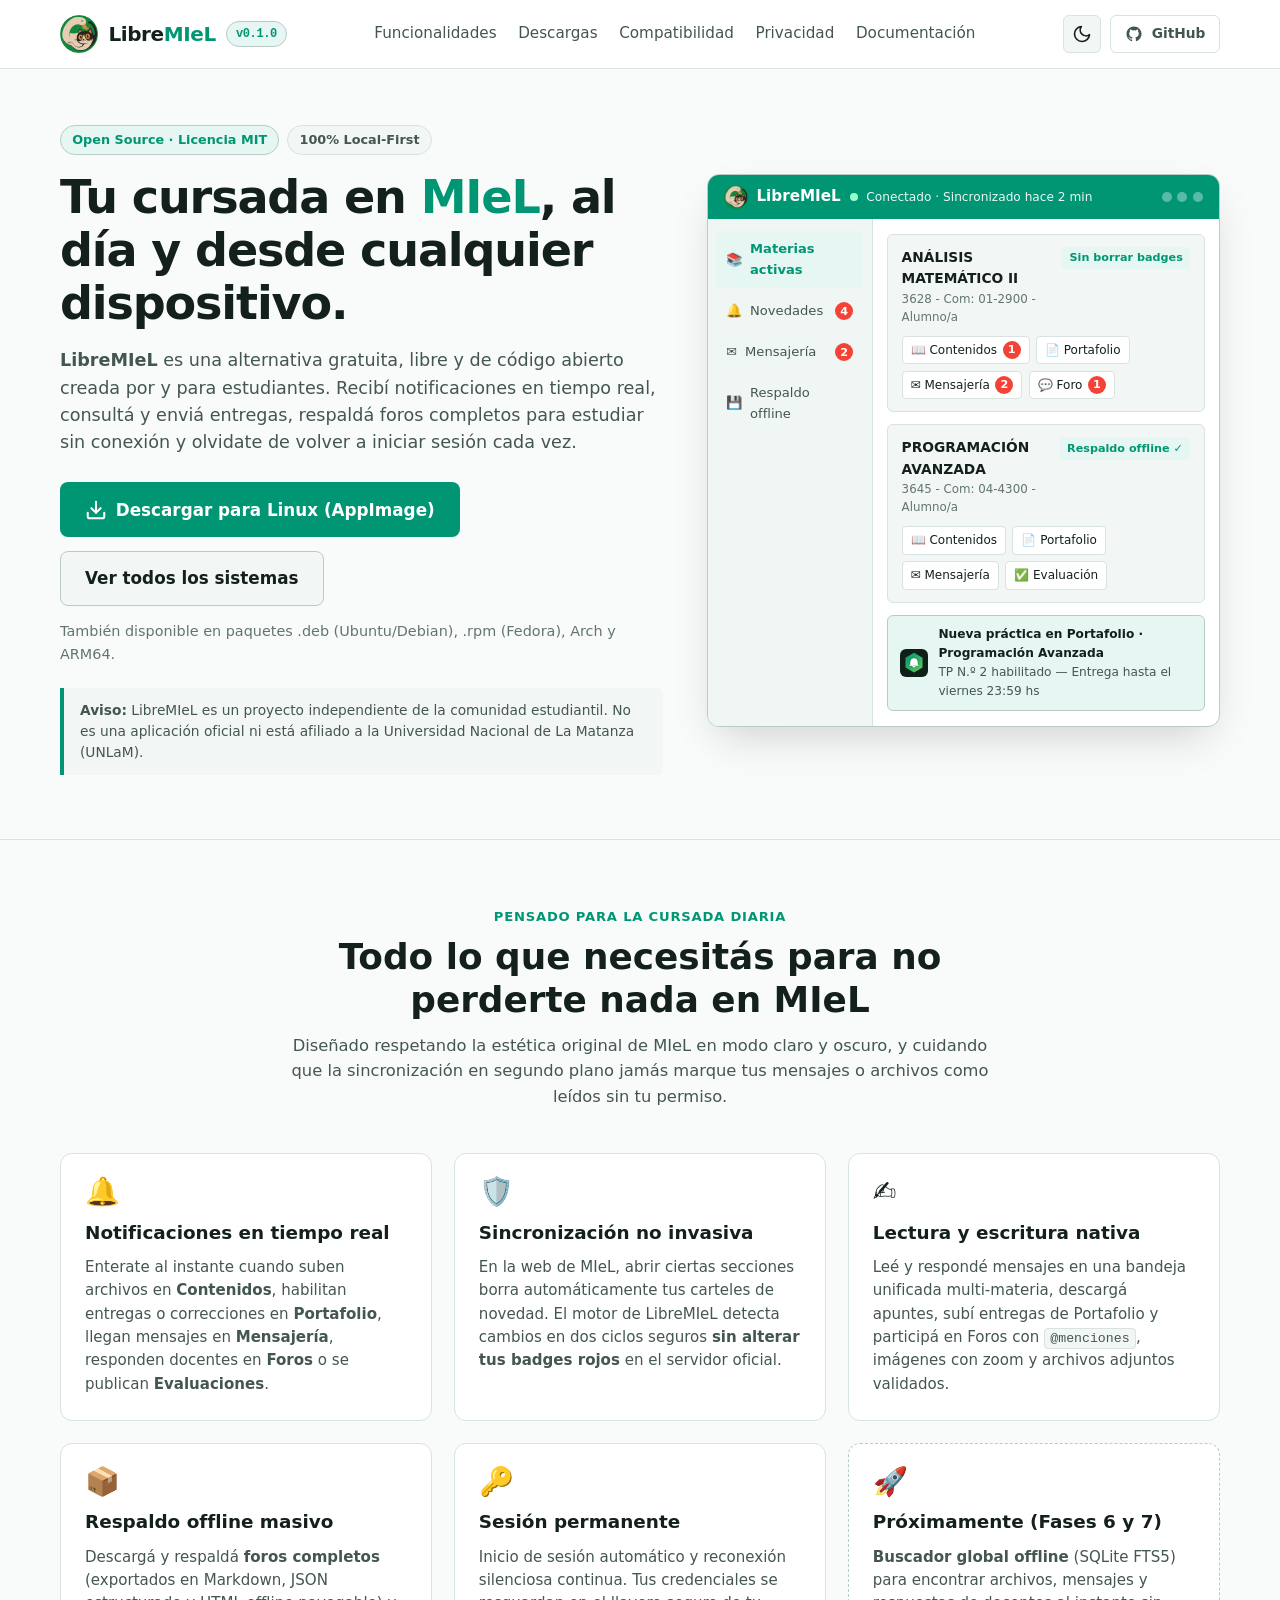
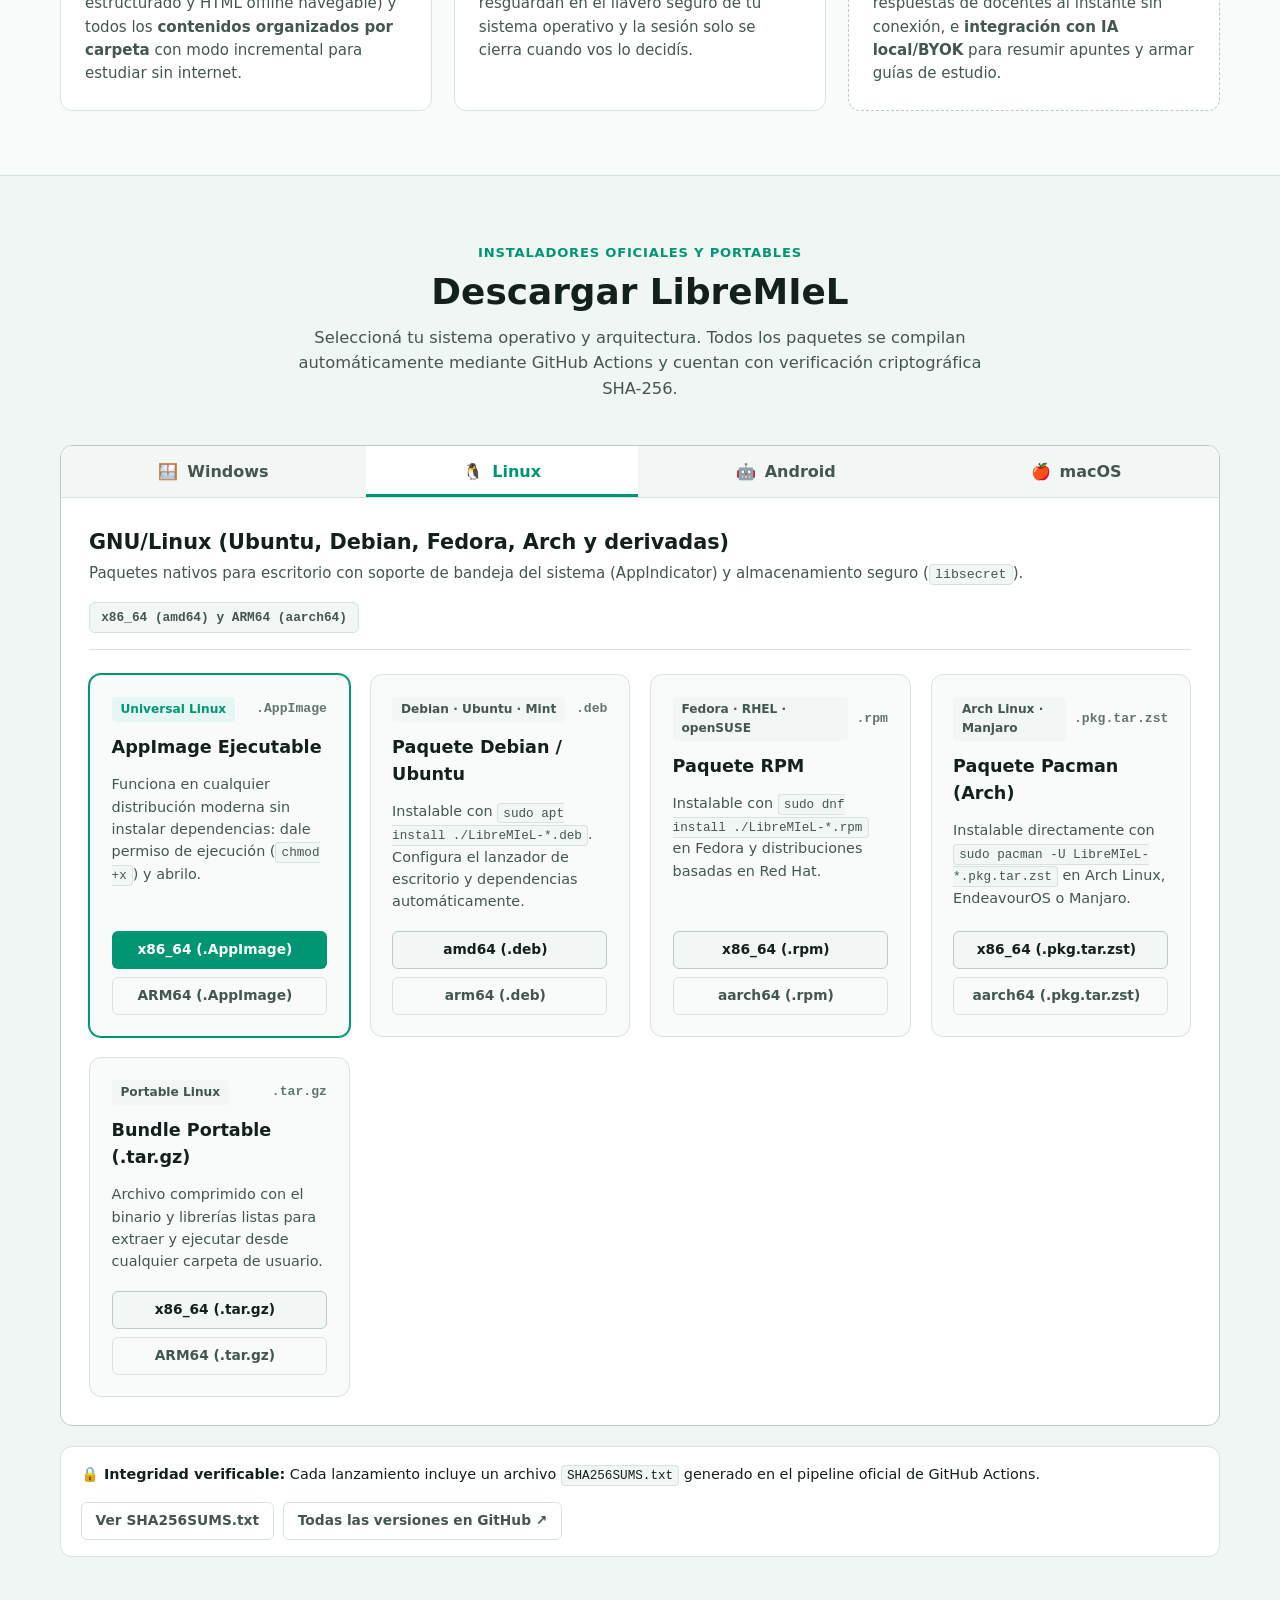
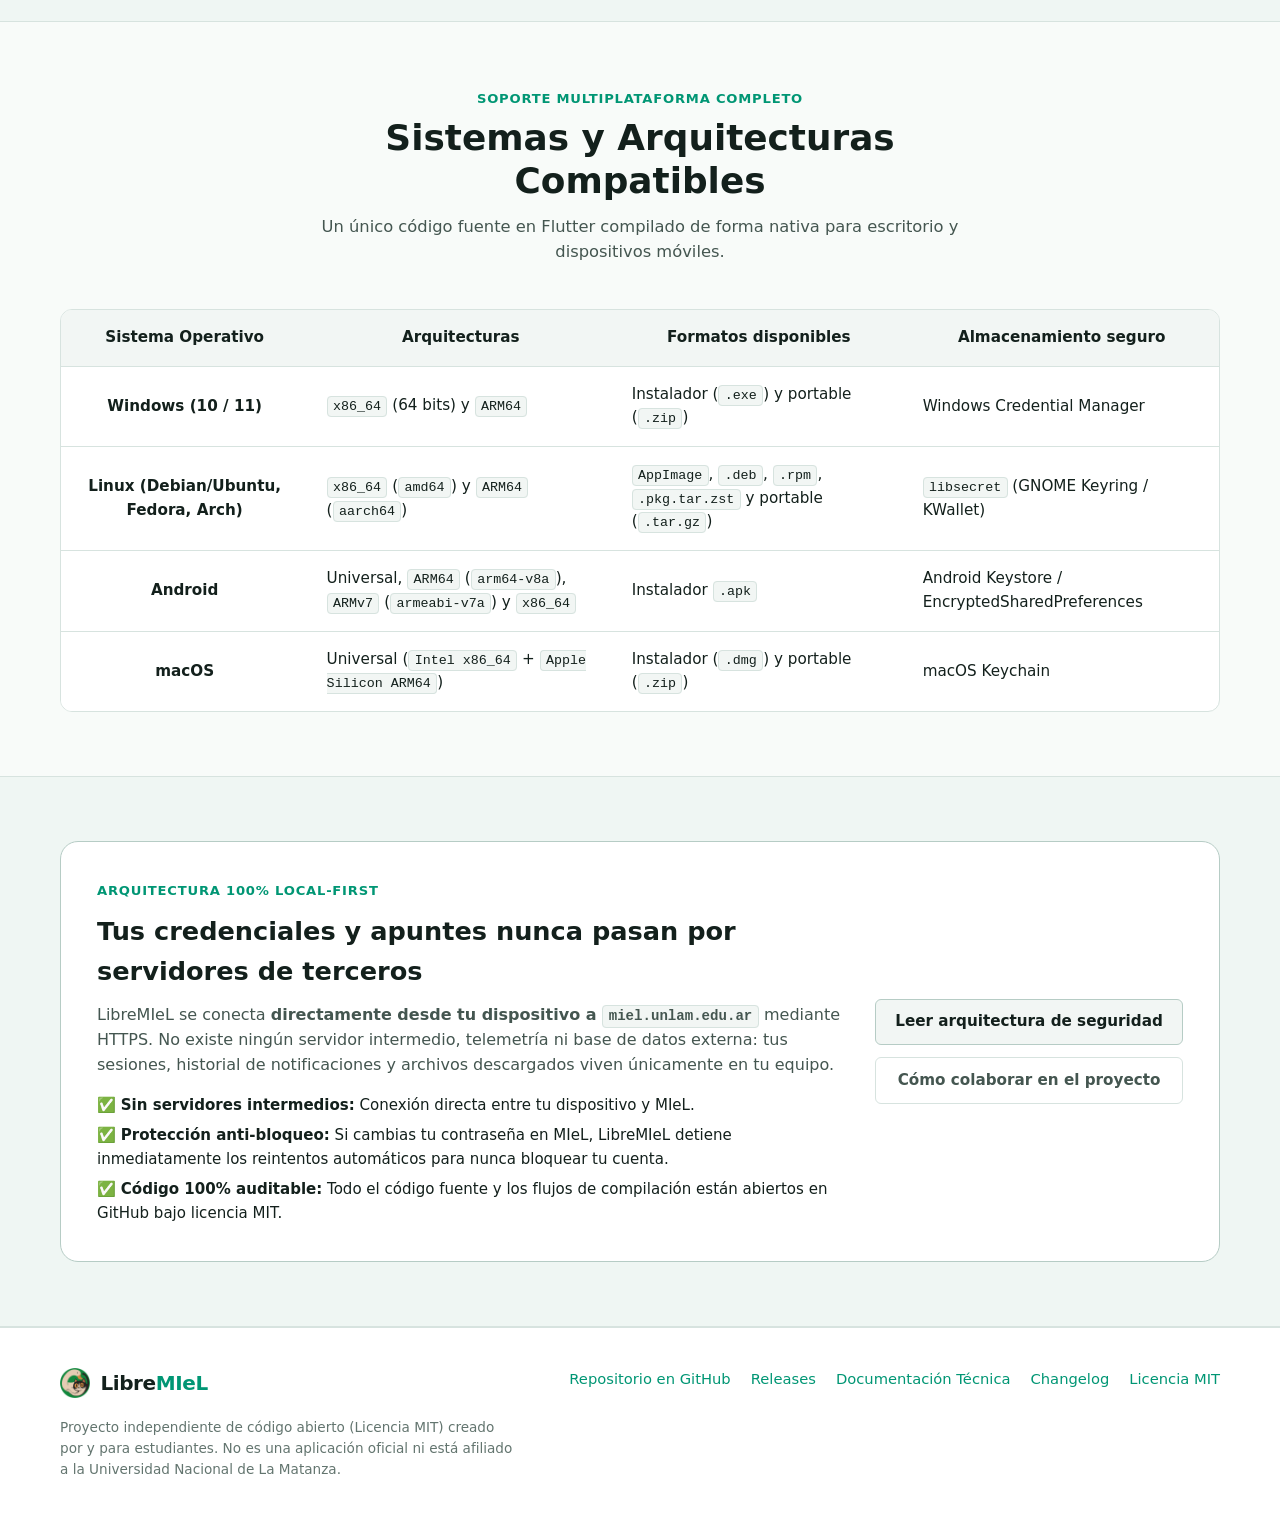
==== packaging/web/index.html @ 0862cf17 "fix(icons,linux): make all app and tray icons circular and fix Kubuntu Wayland/KDE icon matching" ====
<!DOCTYPE html>
<html lang="es-AR">
<head>
  <meta charset="UTF-8">
  <meta name="viewport" content="width=device-width, initial-scale=1.0">
  <meta name="color-scheme" content="light dark">
  <script>
    try {
      document.querySelector('meta[name="color-scheme"]').content =
        localStorage.getItem("color-scheme") ?? "light dark";
    } catch {}
  </script>
  <title>LibreMIeL — Cliente abierto, gratuito y multiplataforma para MIeL (UNLaM)</title>
  <meta name="description" content="Alternativa gratuita, libre, local-first y open source para usar MIeL desde Windows, Linux, Android y macOS. Notificaciones en tiempo real, respaldo offline masivo y sesión permanente.">
  <meta name="theme-color" content="#009674" media="(prefers-color-scheme: light)">
  <meta name="theme-color" content="#0E2018" media="(prefers-color-scheme: dark)">
  <meta property="og:title" content="LibreMIeL — Cliente abierto y multiplataforma para MIeL">
  <meta property="og:description" content="Notificaciones en tiempo real, lectura y envío nativo, respaldo offline de foros y contenidos, y sesión permanente en Windows, Linux, Android y macOS.">
  <meta property="og:type" content="website">
  <meta property="og:image" content="assets/libremiel.png">
  <link rel="icon" type="image/png" href="assets/libremiel.png">
  <link rel="apple-touch-icon" href="assets/libremiel.png">
  <link rel="stylesheet" href="styles.css">
  <script src="app.js" defer></script>
</head>
<body>
  <a class="skip-link" href="#contenido-principal">Saltar al contenido principal</a>

  <!-- Barra superior -->
  <header class="site-header">
    <div class="container header-inner">
      <a href="#" class="brand-mark" aria-label="LibreMIeL — Inicio">
        <img src="assets/libremiel.png" alt="" width="38" height="38" class="brand-logo">
        <span class="brand-name">Libre<span class="brand-highlight">MIeL</span></span>
        <span class="version-pill" id="header-version-pill" title="Versión actual del proyecto">v0.1.0</span>
      </a>

      <nav class="site-nav" aria-label="Navegación principal">
        <a href="#funcionalidades">Funcionalidades</a>
        <a href="#descargas">Descargas</a>
        <a href="#plataformas">Compatibilidad</a>
        <a href="#privacidad">Privacidad</a>
        <a href="https://github.com/Tiago-Pujia/LibreMIeL/tree/main/docs" target="_blank" rel="noopener noreferrer">Documentación</a>
      </nav>

      <div class="header-actions">
        <button type="button" class="theme-toggle" id="theme-toggle" aria-label="Cambiar entre tema claro y oscuro" title="Cambiar tema claro / oscuro">
          <svg class="icon-sun" viewBox="0 0 24 24" width="20" height="20" aria-hidden="true" fill="none" stroke="currentColor" stroke-width="2" stroke-linecap="round" stroke-linejoin="round">
            <circle cx="12" cy="12" r="4"></circle>
            <path d="M12 2v2M12 20v2M4.93 4.93l1.41 1.41M17.66 17.66l1.41 1.41M2 12h2M20 12h2M6.34 17.66l-1.41 1.41M19.07 4.93l-1.41 1.41"></path>
          </svg>
          <svg class="icon-moon" viewBox="0 0 24 24" width="20" height="20" aria-hidden="true" fill="none" stroke="currentColor" stroke-width="2" stroke-linecap="round" stroke-linejoin="round">
            <path d="M21 12.79A9 9 0 1 1 11.21 3 7 7 0 0 0 21 12.79z"></path>
          </svg>
          <span class="visually-hidden" id="theme-toggle-text">Cambiar tema</span>
        </button>

        <a href="https://github.com/Tiago-Pujia/LibreMIeL" class="btn btn-outline btn-sm" target="_blank" rel="noopener noreferrer">
          <svg viewBox="0 0 24 24" width="18" height="18" aria-hidden="true" fill="currentColor">
            <path d="M12 2C6.477 2 2 6.484 2 12.017c0 4.425 2.865 8.18 6.839 9.504.5.092.682-.217.682-.483 0-.237-.008-.868-.013-1.703-2.782.605-3.369-1.343-3.369-1.343-.454-1.158-1.11-1.466-1.11-1.466-.908-.62.069-.608.069-.608 1.003.07 1.53 1.032 1.53 1.032.892 1.53 2.341 1.088 2.91.832.092-.647.35-1.088.636-1.338-2.22-.253-4.555-1.113-4.555-4.951 0-1.093.39-1.988 1.029-2.688-.103-.253-.446-1.272.098-2.65 0 0 .84-.27 2.75 1.026A9.564 9.564 0 0 1 12 6.844a9.59 9.59 0 0 1 2.504.337c1.909-1.296 2.747-1.027 2.747-1.027.546 1.379.202 2.398.1 2.651.64.7 1.028 1.595 1.028 2.688 0 3.848-2.339 4.695-4.566 4.943.359.309.678.92.678 1.855 0 1.338-.012 2.419-.012 2.747 0 .268.18.58.688.482A10.02 10.02 0 0 0 22 12.017C22 6.484 17.522 2 12 2z"></path>
          </svg>
          <span>GitHub</span>
        </a>
      </div>
    </div>
  </header>

  <main id="contenido-principal">
    <!-- Sección Hero -->
    <section class="hero-section">
      <div class="container hero-grid">
        <div class="hero-content">
          <div class="hero-badges">
            <span class="badge-chip badge-emerald">Open Source · Licencia MIT</span>
            <span class="badge-chip badge-neutral">100% Local-First</span>
          </div>

          <h1 class="hero-title">
            Tu cursada en <span class="text-emerald">MIeL</span>, al día y desde cualquier dispositivo.
          </h1>

          <p class="hero-subtitle">
            <strong>LibreMIeL</strong> es una alternativa gratuita, libre y de código abierto creada por y para estudiantes. Recibí notificaciones en tiempo real, consultá y enviá entregas, respaldá foros completos para estudiar sin conexión y olvidate de volver a iniciar sesión cada vez.
          </p>

          <div class="hero-cta-group">
            <a href="#descargas" class="btn btn-primary btn-lg" id="hero-primary-download">
              <svg viewBox="0 0 24 24" width="22" height="22" aria-hidden="true" fill="none" stroke="currentColor" stroke-width="2.2" stroke-linecap="round" stroke-linejoin="round">
                <path d="M21 15v4a2 2 0 0 1-2 2H5a2 2 0 0 1-2-2v-4"></path>
                <polyline points="7 10 12 15 17 10"></polyline>
                <line x1="12" y1="15" x2="12" y2="3"></line>
              </svg>
              <span id="hero-download-label">Descargar LibreMIeL</span>
            </a>

            <a href="#descargas" class="btn btn-secondary btn-lg">
              Ver todos los sistemas
            </a>
          </div>

          <p class="hero-os-hint" id="hero-os-hint">
            Disponible para <strong>Windows</strong>, <strong>Linux</strong>, <strong>Android</strong> y <strong>macOS</strong> (x64 y ARM64).
          </p>

          <aside class="community-notice" aria-label="Aviso de proyecto independiente">
            <strong>Aviso:</strong> LibreMIeL es un proyecto independiente de la comunidad estudiantil. No es una aplicación oficial ni está afiliado a la Universidad Nacional de La Matanza (UNLaM).
          </aside>
        </div>

        <!-- Maqueta visual fiel a la interfaz de LibreMIeL -->
        <div class="hero-preview" aria-label="Vista previa ilustrativa de la interfaz de LibreMIeL">
          <div class="app-window">
            <div class="app-topbar">
              <div class="app-topbar-left">
                <img src="assets/libremiel.png" alt="" width="24" height="24" class="app-topbar-logo">
                <span class="app-topbar-title">LibreMIeL</span>
                <span class="app-status-dot" title="Sesión activa permanente"></span>
                <span class="app-status-text">Conectado · Sincronizado hace 2 min</span>
              </div>
              <div class="app-window-dots" aria-hidden="true">
                <span></span><span></span><span></span>
              </div>
            </div>

            <div class="app-body">
              <aside class="app-sidebar" aria-hidden="true">
                <div class="app-nav-item active">
                  <span class="app-nav-icon">📚</span>
                  <span>Materias activas</span>
                </div>
                <div class="app-nav-item">
                  <span class="app-nav-icon">🔔</span>
                  <span>Novedades</span>
                  <span class="miel-badge">4</span>
                </div>
                <div class="app-nav-item">
                  <span class="app-nav-icon">✉️</span>
                  <span>Mensajería</span>
                  <span class="miel-badge">2</span>
                </div>
                <div class="app-nav-item">
                  <span class="app-nav-icon">💾</span>
                  <span>Respaldo offline</span>
                </div>
              </aside>

              <div class="app-content">
                <!-- Tarjeta de materia 1 -->
                <div class="miel-card">
                  <div class="miel-card-header">
                    <div>
                      <div class="miel-subject-title">ANÁLISIS MATEMÁTICO II</div>
                      <div class="miel-subject-sub">3628 - Com: 01-2900 - Alumno/a</div>
                    </div>
                    <span class="miel-sync-tag">Sin borrar badges</span>
                  </div>
                  <div class="miel-tools-row">
                    <span class="miel-tool tool-materials" title="Contenidos">
                      📖 Contenidos <span class="miel-badge">1</span>
                    </span>
                    <span class="miel-tool tool-materials" title="Portafolio">
                      📄 Portafolio
                    </span>
                    <span class="miel-tool tool-comm" title="Mensajería">
                      ✉️ Mensajería <span class="miel-badge">2</span>
                    </span>
                    <span class="miel-tool tool-comm" title="Foro">
                      💬 Foro <span class="miel-badge">1</span>
                    </span>
                  </div>
                </div>

                <!-- Tarjeta de materia 2 -->
                <div class="miel-card">
                  <div class="miel-card-header">
                    <div>
                      <div class="miel-subject-title">PROGRAMACIÓN AVANZADA</div>
                      <div class="miel-subject-sub">3645 - Com: 04-4300 - Alumno/a</div>
                    </div>
                    <span class="miel-sync-tag">Respaldo offline ✓</span>
                  </div>
                  <div class="miel-tools-row">
                    <span class="miel-tool tool-materials">📖 Contenidos</span>
                    <span class="miel-tool tool-materials">📄 Portafolio</span>
                    <span class="miel-tool tool-comm">✉️ Mensajería</span>
                    <span class="miel-tool tool-eval">✅ Evaluación</span>
                  </div>
                </div>

                <!-- Alerta en tiempo real -->
                <div class="miel-toast">
                  <img src="assets/libremiel.svg" alt="" width="28" height="28">
                  <div class="miel-toast-body">
                    <strong>Nueva práctica en Portafolio · Programación Avanzada</strong>
                    <span>TP N.º 2 habilitado — Entrega hasta el viernes 23:59 hs</span>
                  </div>
                </div>
              </div>
            </div>
          </div>
        </div>
      </div>
    </section>

    <!-- Sección de Funcionalidades -->
    <section id="funcionalidades" class="section">
      <div class="container">
        <div class="section-header">
          <span class="section-eyebrow">Pensado para la cursada diaria</span>
          <h2 class="section-title">Todo lo que necesitás para no perderte nada en MIeL</h2>
          <p class="section-description">
            Diseñado respetando la estética original de MIeL en modo claro y oscuro, y cuidando que la sincronización en segundo plano jamás marque tus mensajes o archivos como leídos sin tu permiso.
          </p>
        </div>

        <div class="features-grid">
          <article class="feature-card">
            <div class="feature-icon" aria-hidden="true">🔔</div>
            <h3>Notificaciones en tiempo real</h3>
            <p>
              Enterate al instante cuando suben archivos en <strong>Contenidos</strong>, habilitan entregas o correcciones en <strong>Portafolio</strong>, llegan mensajes en <strong>Mensajería</strong>, responden docentes en <strong>Foros</strong> o se publican <strong>Evaluaciones</strong>.
            </p>
          </article>

          <article class="feature-card">
            <div class="feature-icon" aria-hidden="true">🛡️</div>
            <h3>Sincronización no invasiva</h3>
            <p>
              En la web de MIeL, abrir ciertas secciones borra automáticamente tus carteles de novedad. El motor de LibreMIeL detecta cambios en dos ciclos seguros <strong>sin alterar tus badges rojos</strong> en el servidor oficial.
            </p>
          </article>

          <article class="feature-card">
            <div class="feature-icon" aria-hidden="true">✍️</div>
            <h3>Lectura y escritura nativa</h3>
            <p>
              Leé y respondé mensajes en una bandeja unificada multi-materia, descargá apuntes, subí entregas de Portafolio y participá en Foros con <code>@menciones</code>, imágenes con zoom y archivos adjuntos validados.
            </p>
          </article>

          <article class="feature-card">
            <div class="feature-icon" aria-hidden="true">📦</div>
            <h3>Respaldo offline masivo</h3>
            <p>
              Descargá y respaldá <strong>foros completos</strong> (exportados en Markdown, JSON estructurado y HTML offline navegable) y todos los <strong>contenidos organizados por carpeta</strong> con modo incremental para estudiar sin internet.
            </p>
          </article>

          <article class="feature-card">
            <div class="feature-icon" aria-hidden="true">🔑</div>
            <h3>Sesión permanente</h3>
            <p>
              Inicio de sesión automático y reconexión silenciosa continua. Tus credenciales se resguardan en el llavero seguro de tu sistema operativo y la sesión solo se cierra cuando vos lo decidís.
            </p>
          </article>

          <article class="feature-card feature-card-upcoming">
            <div class="feature-icon" aria-hidden="true">🚀</div>
            <h3>Próximamente (Fases 6 y 7)</h3>
            <p>
              <strong>Buscador global offline</strong> (SQLite FTS5) para encontrar archivos, mensajes y respuestas de docentes al instante sin conexión, e <strong>integración con IA local/BYOK</strong> para resumir apuntes y armar guías de estudio.
            </p>
          </article>
        </div>
      </div>
    </section>

    <!-- Sección de Descargas -->
    <section id="descargas" class="section section-alt">
      <div class="container">
        <div class="section-header">
          <span class="section-eyebrow">Instaladores oficiales y portables</span>
          <h2 class="section-title">Descargar LibreMIeL</h2>
          <p class="section-description" id="release-status-text">
            Seleccioná tu sistema operativo y arquitectura. Todos los paquetes se compilan automáticamente mediante GitHub Actions y cuentan con verificación criptográfica SHA-256.
          </p>
        </div>

        <!-- Selector de pestañas por Sistema Operativo -->
        <div class="downloads-tabs">
          <div class="tablist" role="tablist" focusgroup="tablist nomemory" aria-label="Sistemas operativos disponibles">
            <button type="button" role="tab" id="tab-windows" data-os-tab="windows" aria-selected="true" focusgroupstart>
              <span class="tab-icon" aria-hidden="true">🪟</span>
              <span>Windows</span>
            </button>
            <button type="button" role="tab" id="tab-linux" data-os-tab="linux" aria-selected="false" tabindex="-1">
              <span class="tab-icon" aria-hidden="true">🐧</span>
              <span>Linux</span>
            </button>
            <button type="button" role="tab" id="tab-android" data-os-tab="android" aria-selected="false" tabindex="-1">
              <span class="tab-icon" aria-hidden="true">🤖</span>
              <span>Android</span>
            </button>
            <button type="button" role="tab" id="tab-macos" data-os-tab="macos" aria-selected="false" tabindex="-1">
              <span class="tab-icon" aria-hidden="true">🍎</span>
              <span>macOS</span>
            </button>
          </div>

          <!-- Panel Windows -->
          <div role="tabpanel" id="panel-windows" data-os-panel="windows" aria-labelledby="tab-windows">
            <div class="tabpanel-inner">
              <div class="os-panel-header">
                <div>
                  <h3>Windows 10 y Windows 11</h3>
                  <p>Disponible como instalador asistente con inicio automático opcional o paquete portable sin instalación.</p>
                </div>
                <span class="arch-badge">x86_64 (64 bits)</span>
              </div>

              <div class="download-cards-grid">
                <article class="download-card download-card-recommended">
                  <div class="download-card-top">
                    <span class="format-tag tag-recommended">Recomendado · Instalador</span>
                    <span class="file-ext">.exe</span>
                  </div>
                  <h4>Instalador para Windows (x64)</h4>
                  <p>Configura accesos directos, ícono en la bandeja del sistema (System Tray) y opción de inicio automático con Windows.</p>
                  <div class="download-card-footer">
                    <code class="filename-code" data-filename-template="LibreMIeL-{ver}-windows-x64-setup.exe">LibreMIeL-windows-x64-setup.exe</code>
                    <a href="https://github.com/Tiago-Pujia/LibreMIeL/releases/latest" class="btn btn-primary" data-asset-suffix="-windows-x64-setup.exe">
                      <span>Descargar .exe</span>
                      <span class="asset-size" data-size-for="-windows-x64-setup.exe"></span>
                    </a>
                  </div>
                </article>

                <article class="download-card">
                  <div class="download-card-top">
                    <span class="format-tag">Portable · Sin instalación</span>
                    <span class="file-ext">.zip</span>
                  </div>
                  <h4>Windows Portable (x64)</h4>
                  <p>Descomprimí la carpeta en cualquier ubicación o pendrive y ejecutá <code>libremiel.exe</code> sin permisos de administrador.</p>
                  <div class="download-card-footer">
                    <code class="filename-code" data-filename-template="LibreMIeL-{ver}-windows-x64-portable.zip">LibreMIeL-windows-x64-portable.zip</code>
                    <a href="https://github.com/Tiago-Pujia/LibreMIeL/releases/latest" class="btn btn-secondary" data-asset-suffix="-windows-x64-portable.zip">
                      <span>Descargar .zip</span>
                      <span class="asset-size" data-size-for="-windows-x64-portable.zip"></span>
                    </a>
                  </div>
                </article>
              </div>
            </div>
          </div>

          <!-- Panel Linux -->
          <div role="tabpanel" id="panel-linux" data-os-panel="linux" aria-labelledby="tab-linux" hidden="until-found">
            <div class="tabpanel-inner">
              <div class="os-panel-header">
                <div>
                  <h3>GNU/Linux (Ubuntu, Debian, Fedora, Arch y derivadas)</h3>
                  <p>Paquetes nativos para escritorio con soporte de bandeja del sistema (AppIndicator) y almacenamiento seguro (<code>libsecret</code>).</p>
                </div>
                <span class="arch-badge">x86_64 (amd64) y ARM64 (aarch64)</span>
              </div>

              <div class="download-cards-grid download-cards-grid-3">
                <article class="download-card download-card-recommended">
                  <div class="download-card-top">
                    <span class="format-tag tag-recommended">Universal Linux</span>
                    <span class="file-ext">.AppImage</span>
                  </div>
                  <h4>AppImage Ejecutable</h4>
                  <p>Funciona en cualquier distribución moderna sin instalar dependencias: dale permiso de ejecución (<code>chmod +x</code>) y abrilo.</p>
                  <div class="download-card-actions-multi">
                    <a href="https://github.com/Tiago-Pujia/LibreMIeL/releases/latest" class="btn btn-primary btn-sm" data-asset-suffix="-linux-x64.AppImage">
                      <span>x86_64 (.AppImage)</span>
                      <span class="asset-size" data-size-for="-linux-x64.AppImage"></span>
                    </a>
                    <a href="https://github.com/Tiago-Pujia/LibreMIeL/releases/latest" class="btn btn-outline btn-sm" data-asset-suffix="-linux-arm64.AppImage">
                      <span>ARM64 (.AppImage)</span>
                      <span class="asset-size" data-size-for="-linux-arm64.AppImage"></span>
                    </a>
                  </div>
                </article>

                <article class="download-card">
                  <div class="download-card-top">
                    <span class="format-tag">Debian · Ubuntu · Mint</span>
                    <span class="file-ext">.deb</span>
                  </div>
                  <h4>Paquete Debian / Ubuntu</h4>
                  <p>Instalable con <code>sudo apt install ./LibreMIeL-*.deb</code>. Configura el lanzador de escritorio y dependencias automáticamente.</p>
                  <div class="download-card-actions-multi">
                    <a href="https://github.com/Tiago-Pujia/LibreMIeL/releases/latest" class="btn btn-secondary btn-sm" data-asset-suffix="-linux-amd64.deb">
                      <span>amd64 (.deb)</span>
                      <span class="asset-size" data-size-for="-linux-amd64.deb"></span>
                    </a>
                    <a href="https://github.com/Tiago-Pujia/LibreMIeL/releases/latest" class="btn btn-outline btn-sm" data-asset-suffix="-linux-arm64.deb">
                      <span>arm64 (.deb)</span>
                      <span class="asset-size" data-size-for="-linux-arm64.deb"></span>
                    </a>
                  </div>
                </article>

                <article class="download-card">
                  <div class="download-card-top">
                    <span class="format-tag">Fedora · RHEL · openSUSE</span>
                    <span class="file-ext">.rpm</span>
                  </div>
                  <h4>Paquete RPM</h4>
                  <p>Instalable con <code>sudo dnf install ./LibreMIeL-*.rpm</code> en Fedora y distribuciones basadas en Red Hat.</p>
                  <div class="download-card-actions-multi">
                    <a href="https://github.com/Tiago-Pujia/LibreMIeL/releases/latest" class="btn btn-secondary btn-sm" data-asset-suffix="-linux-x86_64.rpm">
                      <span>x86_64 (.rpm)</span>
                      <span class="asset-size" data-size-for="-linux-x86_64.rpm"></span>
                    </a>
                    <a href="https://github.com/Tiago-Pujia/LibreMIeL/releases/latest" class="btn btn-outline btn-sm" data-asset-suffix="-linux-aarch64.rpm">
                      <span>aarch64 (.rpm)</span>
                      <span class="asset-size" data-size-for="-linux-aarch64.rpm"></span>
                    </a>
                  </div>
                </article>

                <article class="download-card">
                  <div class="download-card-top">
                    <span class="format-tag">Arch Linux · Manjaro</span>
                    <span class="file-ext">.pkg.tar.zst</span>
                  </div>
                  <h4>Paquete Pacman (Arch)</h4>
                  <p>Instalable directamente con <code>sudo pacman -U LibreMIeL-*.pkg.tar.zst</code> en Arch Linux, EndeavourOS o Manjaro.</p>
                  <div class="download-card-actions-multi">
                    <a href="https://github.com/Tiago-Pujia/LibreMIeL/releases/latest" class="btn btn-secondary btn-sm" data-asset-suffix="-linux-x86_64.pkg.tar.zst">
                      <span>x86_64 (.pkg.tar.zst)</span>
                      <span class="asset-size" data-size-for="-linux-x86_64.pkg.tar.zst"></span>
                    </a>
                    <a href="https://github.com/Tiago-Pujia/LibreMIeL/releases/latest" class="btn btn-outline btn-sm" data-asset-suffix="-linux-aarch64.pkg.tar.zst">
                      <span>aarch64 (.pkg.tar.zst)</span>
                      <span class="asset-size" data-size-for="-linux-aarch64.pkg.tar.zst"></span>
                    </a>
                  </div>
                </article>

                <article class="download-card">
                  <div class="download-card-top">
                    <span class="format-tag">Portable Linux</span>
                    <span class="file-ext">.tar.gz</span>
                  </div>
                  <h4>Bundle Portable (.tar.gz)</h4>
                  <p>Archivo comprimido con el binario y librerías listas para extraer y ejecutar desde cualquier carpeta de usuario.</p>
                  <div class="download-card-actions-multi">
                    <a href="https://github.com/Tiago-Pujia/LibreMIeL/releases/latest" class="btn btn-secondary btn-sm" data-asset-suffix="-linux-x64-portable.tar.gz">
                      <span>x86_64 (.tar.gz)</span>
                      <span class="asset-size" data-size-for="-linux-x64-portable.tar.gz"></span>
                    </a>
                    <a href="https://github.com/Tiago-Pujia/LibreMIeL/releases/latest" class="btn btn-outline btn-sm" data-asset-suffix="-linux-arm64-portable.tar.gz">
                      <span>ARM64 (.tar.gz)</span>
                      <span class="asset-size" data-size-for="-linux-arm64-portable.tar.gz"></span>
                    </a>
                  </div>
                </article>
              </div>
            </div>
          </div>

          <!-- Panel Android -->
          <div role="tabpanel" id="panel-android" data-os-panel="android" aria-labelledby="tab-android" hidden="until-found">
            <div class="tabpanel-inner">
              <div class="os-panel-header">
                <div>
                  <h3>Android (Celulares y Tablets)</h3>
                  <p>Incluye sincronización periódica en segundo plano (WorkManager) y notificaciones nativas de Android.</p>
                </div>
                <span class="arch-badge">ARM64 · ARMv7 · x86_64 · Universal</span>
              </div>

              <div class="download-cards-grid">
                <article class="download-card download-card-recommended">
                  <div class="download-card-top">
                    <span class="format-tag tag-recommended">Recomendado · Más liviano</span>
                    <span class="file-ext">.apk</span>
                  </div>
                  <h4>Android ARM64 (<code>arm64-v8a</code>)</h4>
                  <p>Ideal para la gran mayoría de los celulares y tablets Android actuales (64 bits). Menor tamaño de descarga e instalación.</p>
                  <div class="download-card-footer">
                    <code class="filename-code" data-filename-template="LibreMIeL-{ver}-android-arm64-v8a.apk">LibreMIeL-android-arm64-v8a.apk</code>
                    <a href="https://github.com/Tiago-Pujia/LibreMIeL/releases/latest" class="btn btn-primary" data-asset-suffix="-android-arm64-v8a.apk">
                      <span>Descargar ARM64 .apk</span>
                      <span class="asset-size" data-size-for="-android-arm64-v8a.apk"></span>
                    </a>
                  </div>
                </article>

                <article class="download-card">
                  <div class="download-card-top">
                    <span class="format-tag">Compatible con todo dispositivo</span>
                    <span class="file-ext">.apk</span>
                  </div>
                  <h4>Android Universal APK</h4>
                  <p>Si no estás seguro de la arquitectura de tu teléfono, este instalador incluye todas las arquitecturas en un solo archivo.</p>
                  <div class="download-card-footer">
                    <code class="filename-code" data-filename-template="LibreMIeL-{ver}-android-universal.apk">LibreMIeL-android-universal.apk</code>
                    <a href="https://github.com/Tiago-Pujia/LibreMIeL/releases/latest" class="btn btn-secondary" data-asset-suffix="-android-universal.apk">
                      <span>Descargar Universal .apk</span>
                      <span class="asset-size" data-size-for="-android-universal.apk"></span>
                    </a>
                  </div>
                </article>
              </div>

              <div class="sub-architectures">
                <span>Otras arquitecturas específicas de Android:</span>
                <a href="https://github.com/Tiago-Pujia/LibreMIeL/releases/latest" class="btn btn-outline btn-sm" data-asset-suffix="-android-armeabi-v7a.apk">
                  <span>ARMv7 32 bits (armeabi-v7a)</span>
                  <span class="asset-size" data-size-for="-android-armeabi-v7a.apk"></span>
                </a>
                <a href="https://github.com/Tiago-Pujia/LibreMIeL/releases/latest" class="btn btn-outline btn-sm" data-asset-suffix="-android-x86_64.apk">
                  <span>Emuladores / PC (x86_64)</span>
                  <span class="asset-size" data-size-for="-android-x86_64.apk"></span>
                </a>
              </div>
            </div>
          </div>

          <!-- Panel macOS -->
          <div role="tabpanel" id="panel-macos" data-os-panel="macos" aria-labelledby="tab-macos" hidden="until-found">
            <div class="tabpanel-inner">
              <div class="os-panel-header">
                <div>
                  <h3>macOS (Apple Silicon M1/M2/M3/M4 e Intel)</h3>
                  <p>Binario Universal nativo que corre a máxima velocidad tanto en procesadores Apple Silicon (<code>arm64</code>) como Intel (<code>x86_64</code>).</p>
                </div>
                <span class="arch-badge">Universal Binary (arm64 + x86_64)</span>
              </div>

              <div class="download-cards-grid">
                <article class="download-card download-card-recommended">
                  <div class="download-card-top">
                    <span class="format-tag tag-recommended">Recomendado · Imagen de disco</span>
                    <span class="file-ext">.dmg</span>
                  </div>
                  <h4>Instalador macOS Universal (.dmg)</h4>
                  <p>Abrí la imagen <code>.dmg</code> y arrastrá <strong>LibreMIeL.app</strong> a tu carpeta de Aplicaciones.</p>
                  <div class="download-card-footer">
                    <code class="filename-code" data-filename-template="LibreMIeL-{ver}-macos-universal.dmg">LibreMIeL-macos-universal.dmg</code>
                    <a href="https://github.com/Tiago-Pujia/LibreMIeL/releases/latest" class="btn btn-primary" data-asset-suffix="-macos-universal.dmg">
                      <span>Descargar .dmg</span>
                      <span class="asset-size" data-size-for="-macos-universal.dmg"></span>
                    </a>
                  </div>
                </article>

                <article class="download-card">
                  <div class="download-card-top">
                    <span class="format-tag">Portable · Archivo comprimido</span>
                    <span class="file-ext">.zip</span>
                  </div>
                  <h4>macOS Universal Portable (.zip)</h4>
                  <p>Paquete <code>LibreMIeL.app</code> comprimido listo para extraer y ejecutar directamente en macOS.</p>
                  <div class="download-card-footer">
                    <code class="filename-code" data-filename-template="LibreMIeL-{ver}-macos-universal-portable.zip">LibreMIeL-macos-universal-portable.zip</code>
                    <a href="https://github.com/Tiago-Pujia/LibreMIeL/releases/latest" class="btn btn-secondary" data-asset-suffix="-macos-universal-portable.zip">
                      <span>Descargar .zip</span>
                      <span class="asset-size" data-size-for="-macos-universal-portable.zip"></span>
                    </a>
                  </div>
                </article>
              </div>
            </div>
          </div>
        </div>

        <!-- Barra de verificación SHA-256 y enlace a GitHub Releases -->
        <div class="releases-footer-bar">
          <div class="releases-footer-info">
            <strong>🔒 Integridad verificable:</strong> Cada lanzamiento incluye un archivo <code>SHA256SUMS.txt</code> generado en el pipeline oficial de GitHub Actions.
          </div>
          <div class="releases-footer-links">
            <a href="https://github.com/Tiago-Pujia/LibreMIeL/releases/latest" class="btn btn-outline btn-sm" data-asset-suffix="SHA256SUMS.txt">
              Ver SHA256SUMS.txt
            </a>
            <a href="https://github.com/Tiago-Pujia/LibreMIeL/releases" class="btn btn-outline btn-sm" target="_blank" rel="noopener noreferrer">
              Todas las versiones en GitHub ↗
            </a>
          </div>
        </div>
      </div>
    </section>

    <!-- Tabla Resumen de Sistemas Compatibles -->
    <section id="plataformas" class="section">
      <div class="container">
        <div class="section-header">
          <span class="section-eyebrow">Soporte multiplataforma completo</span>
          <h2 class="section-title">Sistemas y Arquitecturas Compatibles</h2>
          <p class="section-description">
            Un único código fuente en Flutter compilado de forma nativa para escritorio y dispositivos móviles.
          </p>
        </div>

        <div tabindex="0" role="region" aria-labelledby="matrix-table-caption" class="table-wrapper">
          <table class="compat-table">
            <caption id="matrix-table-caption" class="visually-hidden">Tabla de sistemas operativos, arquitecturas y formatos disponibles para LibreMIeL</caption>
            <thead>
              <tr>
                <th scope="col">Sistema Operativo</th>
                <th scope="col">Arquitecturas</th>
                <th scope="col">Formatos disponibles</th>
                <th scope="col">Almacenamiento seguro</th>
              </tr>
            </thead>
            <tbody>
              <tr>
                <th scope="row">Windows (10 / 11)</th>
                <td><code>x86_64</code> (64 bits) y <code>ARM64</code></td>
                <td>Instalador (<code>.exe</code>) y portable (<code>.zip</code>)</td>
                <td>Windows Credential Manager</td>
              </tr>
              <tr>
                <th scope="row">Linux (Debian/Ubuntu, Fedora, Arch)</th>
                <td><code>x86_64</code> (<code>amd64</code>) y <code>ARM64</code> (<code>aarch64</code>)</td>
                <td><code>AppImage</code>, <code>.deb</code>, <code>.rpm</code>, <code>.pkg.tar.zst</code> y portable (<code>.tar.gz</code>)</td>
                <td><code>libsecret</code> (GNOME Keyring / KWallet)</td>
              </tr>
              <tr>
                <th scope="row">Android</th>
                <td>Universal, <code>ARM64</code> (<code>arm64-v8a</code>), <code>ARMv7</code> (<code>armeabi-v7a</code>) y <code>x86_64</code></td>
                <td>Instalador <code>.apk</code></td>
                <td>Android Keystore / EncryptedSharedPreferences</td>
              </tr>
              <tr>
                <th scope="row">macOS</th>
                <td>Universal (<code>Intel x86_64</code> + <code>Apple Silicon ARM64</code>)</td>
                <td>Instalador (<code>.dmg</code>) y portable (<code>.zip</code>)</td>
                <td>macOS Keychain</td>
              </tr>
            </tbody>
          </table>
        </div>
      </div>
    </section>

    <!-- Sección de Privacidad y Seguridad -->
    <section id="privacidad" class="section section-alt">
      <div class="container">
        <div class="privacy-banner">
          <div class="privacy-content">
            <span class="section-eyebrow">Arquitectura 100% Local-First</span>
            <h2>Tus credenciales y apuntes nunca pasan por servidores de terceros</h2>
            <p>
              LibreMIeL se conecta <strong>directamente desde tu dispositivo a <code>miel.unlam.edu.ar</code></strong> mediante HTTPS. No existe ningún servidor intermedio, telemetría ni base de datos externa: tus sesiones, historial de notificaciones y archivos descargados viven únicamente en tu equipo.
            </p>
            <ul class="privacy-list">
              <li>✅ <strong>Sin servidores intermedios:</strong> Conexión directa entre tu dispositivo y MIeL.</li>
              <li>✅ <strong>Protección anti-bloqueo:</strong> Si cambias tu contraseña en MIeL, LibreMIeL detiene inmediatamente los reintentos automáticos para nunca bloquear tu cuenta.</li>
              <li>✅ <strong>Código 100% auditable:</strong> Todo el código fuente y los flujos de compilación están abiertos en GitHub bajo licencia MIT.</li>
            </ul>
          </div>
          <div class="privacy-actions">
            <a href="https://github.com/Tiago-Pujia/LibreMIeL/blob/main/docs/02-arquitectura-y-sesion-miel.md" class="btn btn-secondary" target="_blank" rel="noopener noreferrer">
              Leer arquitectura de seguridad
            </a>
            <a href="https://github.com/Tiago-Pujia/LibreMIeL/blob/main/docs/CONTRIBUTING.md" class="btn btn-outline" target="_blank" rel="noopener noreferrer">
              Cómo colaborar en el proyecto
            </a>
          </div>
        </div>
      </div>
    </section>
  </main>

  <!-- Pie de página -->
  <footer class="site-footer">
    <div class="container footer-inner">
      <div class="footer-brand">
        <div class="brand-mark">
          <img src="assets/libremiel.png" alt="" width="30" height="30" class="brand-logo">
          <span class="brand-name">Libre<span class="brand-highlight">MIeL</span></span>
        </div>
        <p class="footer-disclaimer">
          Proyecto independiente de código abierto (Licencia MIT) creado por y para estudiantes. No es una aplicación oficial ni está afiliado a la Universidad Nacional de La Matanza.
        </p>
      </div>

      <div class="footer-links">
        <a href="https://github.com/Tiago-Pujia/LibreMIeL" target="_blank" rel="noopener noreferrer">Repositorio en GitHub</a>
        <a href="https://github.com/Tiago-Pujia/LibreMIeL/releases" target="_blank" rel="noopener noreferrer">Releases</a>
        <a href="https://github.com/Tiago-Pujia/LibreMIeL/blob/main/docs/README.md" target="_blank" rel="noopener noreferrer">Documentación Técnica</a>
        <a href="https://github.com/Tiago-Pujia/LibreMIeL/blob/main/docs/CHANGELOG.md" target="_blank" rel="noopener noreferrer">Changelog</a>
        <a href="https://github.com/Tiago-Pujia/LibreMIeL/blob/main/LICENSE" target="_blank" rel="noopener noreferrer">Licencia MIT</a>
      </div>
    </div>
  </footer>
</body>
</html>
---- packaging/web/styles.css ----
/* ==========================================================================
   LibreMIeL — Estilos de Landing Page y Centro de Descargas (GitHub Pages)
   Paleta oficial inspirada en MIeL UNLaM (#009674 / #128268)
   ========================================================================== */

@property --fade-start {
  syntax: "<length>";
  inherits: false;
  initial-value: 0px;
}

@property --fade-end {
  syntax: "<length>";
  inherits: false;
  initial-value: 0px;
}

:root {
  /* Tokens base en modo claro y oscuro */
  --primary-light: #009674;
  --primary-dark: #25b894;
  --primary-hover-light: #007d60;
  --primary-hover-dark: #1e9e7e;
  --primary-surface-light: #e6f6f2;
  --primary-surface-dark: #152e26;

  --bg-page-light: #f8fbf9;
  --bg-page-dark: #101413;
  --bg-alt-light: #eff6f3;
  --bg-alt-dark: #161c1a;
  --bg-surface-light: #ffffff;
  --bg-surface-dark: #1d2422;
  --bg-elevated-light: #f2f6f4;
  --bg-elevated-dark: #252e2b;

  --text-primary-light: #13201c;
  --text-primary-dark: #eef5f2;
  --text-secondary-light: #445650;
  --text-secondary-dark: #b6c7c1;
  --text-muted-light: #63756f;
  --text-muted-dark: #889b94;

  --border-light: #d7e3df;
  --border-dark: #2d3935;
  --border-strong-light: #b6ccc5;
  --border-strong-dark: #3f514b;

  --badge-red-light: #f44336;
  --badge-red-dark: #ea4a3e;

  --scrollbar-thumb-light: #6c857d;
  --scrollbar-thumb-dark: #637d75;
  --scrollbar-track-light: #eaf1ee;
  --scrollbar-track-dark: #18201e;

  /* Valores por defecto (fallback para navegadores sin light-dark()) */
  --color-primary: var(--primary-light);
  --color-primary-hover: var(--primary-hover-light);
  --color-primary-surface: var(--primary-surface-light);
  --color-bg-page: var(--bg-page-light);
  --color-bg-alt: var(--bg-alt-light);
  --color-surface: var(--bg-surface-light);
  --color-elevated: var(--bg-elevated-light);
  --color-text: var(--text-primary-light);
  --color-text-secondary: var(--text-secondary-light);
  --color-text-muted: var(--text-muted-light);
  --color-border: var(--border-light);
  --color-border-strong: var(--border-strong-light);
  --color-badge-red: var(--badge-red-light);
  --color-scrollbar-thumb: var(--scrollbar-thumb-light);
  --color-scrollbar-track: var(--scrollbar-track-light);

  @media (prefers-color-scheme: dark) {
    --color-primary: var(--primary-dark);
    --color-primary-hover: var(--primary-hover-dark);
    --color-primary-surface: var(--primary-surface-dark);
    --color-bg-page: var(--bg-page-dark);
    --color-bg-alt: var(--bg-alt-dark);
    --color-surface: var(--bg-surface-dark);
    --color-elevated: var(--bg-elevated-dark);
    --color-text: var(--text-primary-dark);
    --color-text-secondary: var(--text-secondary-dark);
    --color-text-muted: var(--text-muted-dark);
    --color-border: var(--border-dark);
    --color-border-strong: var(--border-strong-dark);
    --color-badge-red: var(--badge-red-dark);
    --color-scrollbar-thumb: var(--scrollbar-thumb-dark);
    --color-scrollbar-track: var(--scrollbar-track-dark);
  }

  @supports (color: light-dark(white, black)) {
    --color-primary: light-dark(var(--primary-light), var(--primary-dark));
    --color-primary-hover: light-dark(var(--primary-hover-light), var(--primary-hover-dark));
    --color-primary-surface: light-dark(var(--primary-surface-light), var(--primary-surface-dark));
    --color-bg-page: light-dark(var(--bg-page-light), var(--bg-page-dark));
    --color-bg-alt: light-dark(var(--bg-alt-light), var(--bg-alt-dark));
    --color-surface: light-dark(var(--bg-surface-light), var(--bg-surface-dark));
    --color-elevated: light-dark(var(--bg-elevated-light), var(--bg-elevated-dark));
    --color-text: light-dark(var(--text-primary-light), var(--text-primary-dark));
    --color-text-secondary: light-dark(var(--text-secondary-light), var(--text-secondary-dark));
    --color-text-muted: light-dark(var(--text-muted-light), var(--text-muted-dark));
    --color-border: light-dark(var(--border-light), var(--border-dark));
    --color-border-strong: light-dark(var(--border-strong-light), var(--border-strong-dark));
    --color-badge-red: light-dark(var(--badge-red-light), var(--badge-red-dark));
    --color-scrollbar-thumb: light-dark(var(--scrollbar-thumb-light), var(--scrollbar-thumb-dark));
    --color-scrollbar-track: light-dark(var(--scrollbar-track-light), var(--scrollbar-track-dark));
  }

  /* Esquema de color nativo con soporte de override desde <meta name="color-scheme"> */
  color-scheme: light dark;
  accent-color: var(--color-primary);
  scrollbar-color: var(--color-scrollbar-thumb) var(--color-scrollbar-track);

  &:has(> head > meta[name="color-scheme"][content="dark"]) {
    color-scheme: dark;
  }

  &:has(> head > meta[name="color-scheme"][content="light"]) {
    color-scheme: light;
  }

  --radius-sm: 6px;
  --radius-md: 12px;
  --radius-lg: 18px;
  --font-sans: system-ui, -apple-system, BlinkMacSystemFont, "Segoe UI", Roboto, Oxygen, Ubuntu, Cantarell, sans-serif;
  --font-mono: ui-monospace, SFMono-Regular, "SF Mono", Menlo, Consolas, "Liberation Mono", monospace;
}

/* Iconos del botón de cambio de tema */
.icon-moon {
  display: inline-block;
}
.icon-sun {
  display: none;
}

@media (prefers-color-scheme: dark) {
  :root:not(:has(> head > meta[name="color-scheme"][content="light"])) {
    .icon-moon {
      display: none;
    }
    .icon-sun {
      display: inline-block;
    }
  }
}

:root:has(> head > meta[name="color-scheme"][content="dark"]) {
  .icon-moon {
    display: none;
  }
  .icon-sun {
    display: inline-block;
  }
}

/* Reset y tipografía base */
*,
*::before,
*::after {
  box-sizing: border-box;
}

html {
  scroll-behavior: smooth;
  font-family: var(--font-sans);
  line-height: 1.55;
  color: var(--color-text);
  background-color: var(--color-bg-page);
}

@media (prefers-reduced-motion: reduce) {
  html {
    scroll-behavior: auto;
  }
}

body {
  margin: 0;
  min-block-size: 100dvh;
  display: flex;
  flex-direction: column;
}

main {
  flex: 1;
}

a {
  color: var(--color-primary);
  text-decoration: none;
}

a:hover {
  text-decoration: underline;
}

code {
  font-family: var(--font-mono);
  font-size: 0.88em;
  background-color: var(--color-elevated);
  padding: 0.15em 0.4em;
  border-radius: 4px;
  border: 1px solid var(--color-border);
}

.visually-hidden {
  position: absolute;
  inline-size: 1px;
  block-size: 1px;
  padding: 0;
  margin: -1px;
  overflow: hidden;
  clip: rect(0, 0, 0, 0);
  white-space: nowrap;
  border: 0;
}

.skip-link {
  position: absolute;
  inset-block-start: -100px;
  inset-inline-start: 1rem;
  background: var(--color-primary);
  color: #ffffff;
  padding: 0.6rem 1rem;
  border-radius: var(--radius-sm);
  z-index: 1000;
  font-weight: 600;
}

.skip-link:focus {
  inset-block-start: 0.75rem;
}

.container {
  inline-size: min(1160px, 100% - 2.5rem);
  margin-inline: auto;
}

/* ==========================================================================
   Barra Superior (Header)
   ========================================================================== */
.site-header {
  position: sticky;
  inset-block-start: 0;
  z-index: 50;
  background-color: var(--color-surface);
  border-block-end: 1px solid var(--color-border);
  backdrop-filter: blur(10px);
}

.header-inner {
  display: flex;
  align-items: center;
  justify-content: space-between;
  gap: 1rem;
  min-block-size: 4.25rem;
  flex-wrap: wrap;
  padding-block: 0.5rem;
}

.brand-mark {
  display: inline-flex;
  align-items: center;
  gap: 0.65rem;
  color: var(--color-text);
  font-weight: 800;
  font-size: 1.25rem;
  letter-spacing: -0.02em;
  text-decoration: none;
}

.brand-mark:hover {
  text-decoration: none;
}

.brand-logo {
  border-radius: 9px;
  display: block;
}

.brand-highlight {
  color: var(--color-primary);
}

.version-pill {
  font-size: 0.75rem;
  font-weight: 700;
  font-family: var(--font-mono);
  background-color: var(--color-primary-surface);
  color: var(--color-primary);
  padding: 0.15rem 0.55rem;
  border-radius: 999px;
  border: 1px solid var(--color-border-strong);
}

.site-nav {
  display: flex;
  align-items: center;
  gap: 1.35rem;
  flex-wrap: wrap;
}

.site-nav a {
  color: var(--color-text-secondary);
  font-weight: 500;
  font-size: 0.95rem;
  text-decoration: none;
}

.site-nav a:hover {
  color: var(--color-primary);
}

.header-actions {
  display: flex;
  align-items: center;
  gap: 0.6rem;
}

.theme-toggle {
  display: inline-flex;
  align-items: center;
  justify-content: center;
  inline-size: 2.35rem;
  block-size: 2.35rem;
  border-radius: var(--radius-sm);
  border: 1px solid var(--color-border);
  background-color: var(--color-elevated);
  color: var(--color-text);
  cursor: pointer;
}

.theme-toggle:hover {
  border-color: var(--color-primary);
  color: var(--color-primary);
}

/* ==========================================================================
   Botones
   ========================================================================== */
.btn {
  display: inline-flex;
  align-items: center;
  justify-content: center;
  gap: 0.55rem;
  font-weight: 600;
  font-size: 0.95rem;
  padding: 0.65rem 1.2rem;
  border-radius: var(--radius-sm);
  border: 1px solid transparent;
  cursor: pointer;
  text-decoration: none;
  transition: background-color 0.15s ease, border-color 0.15s ease, transform 0.1s ease;
  white-space: nowrap;
}

.btn:hover {
  text-decoration: none;
}

.btn:active {
  transform: translateY(1px);
}

.btn-primary {
  background-color: #009674;
  color: #ffffff;
}

.btn-primary:hover {
  background-color: #007d60;
}

.btn-secondary {
  background-color: var(--color-elevated);
  color: var(--color-text);
  border-color: var(--color-border-strong);
}

.btn-secondary:hover {
  border-color: var(--color-primary);
  color: var(--color-primary);
}

.btn-outline {
  background-color: transparent;
  color: var(--color-text-secondary);
  border-color: var(--color-border);
}

.btn-outline:hover {
  border-color: var(--color-primary);
  color: var(--color-primary);
  background-color: var(--color-primary-surface);
}

.btn-lg {
  font-size: 1.05rem;
  padding: 0.85rem 1.5rem;
  border-radius: 8px;
}

.btn-sm {
  font-size: 0.86rem;
  padding: 0.45rem 0.85rem;
}

.asset-size {
  font-size: 0.78em;
  opacity: 0.88;
  font-weight: 500;
}

/* ==========================================================================
   Hero Section y Maqueta de Interfaz
   ========================================================================== */
.hero-section {
  padding-block: 3.5rem 4rem;
  border-block-end: 1px solid var(--color-border);
}

.hero-grid {
  display: grid;
  grid-template-columns: 1.08fr 0.92fr;
  gap: 2.75rem;
  align-items: center;
}

@media (max-width: 960px) {
  .hero-grid {
    grid-template-columns: 1fr;
  }
}

.hero-badges {
  display: flex;
  flex-wrap: wrap;
  gap: 0.5rem;
  margin-block-end: 1rem;
}

.badge-chip {
  font-size: 0.8rem;
  font-weight: 600;
  padding: 0.25rem 0.7rem;
  border-radius: 999px;
  border: 1px solid var(--color-border);
}

.badge-emerald {
  background-color: var(--color-primary-surface);
  color: var(--color-primary);
  border-color: var(--color-border-strong);
}

.badge-neutral {
  background-color: var(--color-elevated);
  color: var(--color-text-secondary);
}

.hero-title {
  font-size: clamp(2rem, 3.6vw, 2.95rem);
  line-height: 1.15;
  letter-spacing: -0.025em;
  margin: 0 0 1.1rem;
}

.text-emerald {
  color: var(--color-primary);
}

.hero-subtitle {
  font-size: 1.1rem;
  color: var(--color-text-secondary);
  margin: 0 0 1.6rem;
  max-inline-size: 62ch;
}

.hero-cta-group {
  display: flex;
  flex-wrap: wrap;
  gap: 0.85rem;
  margin-block-end: 0.9rem;
}

.hero-os-hint {
  font-size: 0.9rem;
  color: var(--color-text-muted);
  margin: 0 0 1.4rem;
}

.community-notice {
  font-size: 0.86rem;
  color: var(--color-text-secondary);
  background-color: var(--color-elevated);
  border-inline-start: 4px solid var(--color-primary);
  padding: 0.75rem 1rem;
  border-radius: 0 var(--radius-sm) var(--radius-sm) 0;
}

/* Maqueta visual de la app LibreMIeL */
.app-window {
  background-color: var(--color-surface);
  border: 1px solid var(--color-border-strong);
  border-radius: var(--radius-md);
  overflow: hidden;
  box-shadow: 0 18px 42px -12px rgb(0 0 0 / 0.18);
}

.app-topbar {
  background-color: #009674;
  color: #ffffff;
  padding: 0.65rem 1rem;
  display: flex;
  align-items: center;
  justify-content: space-between;
  gap: 0.75rem;
}

.app-topbar-left {
  display: flex;
  align-items: center;
  gap: 0.55rem;
  flex-wrap: wrap;
}

.app-topbar-logo {
  border-radius: 6px;
}

.app-topbar-title {
  font-weight: 700;
  font-size: 0.95rem;
}

.app-status-dot {
  inline-size: 8px;
  block-size: 8px;
  border-radius: 50%;
  background-color: #98ffcc;
  display: inline-block;
}

.app-status-text {
  font-size: 0.76rem;
  opacity: 0.92;
}

.app-window-dots {
  display: flex;
  gap: 0.35rem;
}

.app-window-dots span {
  inline-size: 10px;
  block-size: 10px;
  border-radius: 50%;
  background-color: rgb(255 255 255 / 0.35);
}

.app-body {
  display: grid;
  grid-template-columns: 165px 1fr;
  min-block-size: 310px;
}

@media (max-width: 560px) {
  .app-body {
    grid-template-columns: 1fr;
  }
  .app-sidebar {
    display: none;
  }
}

.app-sidebar {
  background-color: var(--color-bg-alt);
  border-inline-end: 1px solid var(--color-border);
  padding: 0.75rem 0.55rem;
  display: flex;
  flex-direction: column;
  gap: 0.3rem;
}

.app-nav-item {
  display: flex;
  align-items: center;
  gap: 0.5rem;
  padding: 0.5rem 0.6rem;
  border-radius: var(--radius-sm);
  font-size: 0.82rem;
  font-weight: 500;
  color: var(--color-text-secondary);
}

.app-nav-item.active {
  background-color: var(--color-primary-surface);
  color: var(--color-primary);
  font-weight: 700;
}

.app-nav-item .miel-badge {
  margin-inline-start: auto;
}

.app-content {
  padding: 0.9rem;
  display: flex;
  flex-direction: column;
  gap: 0.75rem;
}

.miel-card {
  background-color: var(--color-elevated);
  border: 1px solid var(--color-border);
  border-radius: var(--radius-sm);
  padding: 0.75rem 0.85rem;
}

.miel-card-header {
  display: flex;
  align-items: flex-start;
  justify-content: space-between;
  gap: 0.5rem;
  margin-block-end: 0.6rem;
}

.miel-subject-title {
  font-weight: 700;
  font-size: 0.86rem;
  color: var(--color-text);
}

.miel-subject-sub {
  font-size: 0.74rem;
  color: var(--color-text-muted);
}

.miel-sync-tag {
  font-size: 0.7rem;
  font-weight: 600;
  padding: 0.15rem 0.45rem;
  border-radius: 4px;
  background-color: var(--color-primary-surface);
  color: var(--color-primary);
  white-space: nowrap;
}

.miel-tools-row {
  display: flex;
  flex-wrap: wrap;
  gap: 0.4rem;
}

.miel-tool {
  display: inline-flex;
  align-items: center;
  gap: 0.35rem;
  font-size: 0.75rem;
  font-weight: 500;
  padding: 0.25rem 0.5rem;
  border-radius: 4px;
  background-color: var(--color-surface);
  border: 1px solid var(--color-border);
}

.miel-badge {
  display: inline-flex;
  align-items: center;
  justify-content: center;
  min-inline-size: 18px;
  block-size: 18px;
  padding-inline: 5px;
  border-radius: 999px;
  background-color: var(--color-badge-red);
  color: #ffffff;
  font-size: 0.7rem;
  font-weight: 700;
  line-height: 1;
}

.miel-toast {
  display: flex;
  align-items: center;
  gap: 0.65rem;
  background-color: var(--color-primary-surface);
  border: 1px solid var(--color-border-strong);
  border-radius: var(--radius-sm);
  padding: 0.6rem 0.75rem;
}

.miel-toast-body {
  display: flex;
  flex-direction: column;
  font-size: 0.76rem;
}

.miel-toast-body strong {
  color: var(--color-text);
}

.miel-toast-body span {
  color: var(--color-text-secondary);
}

/* ==========================================================================
   Secciones Generales y Grilla de Funcionalidades
   ========================================================================== */
.section {
  padding-block: 4rem;
}

.section-alt {
  background-color: var(--color-bg-alt);
  border-block: 1px solid var(--color-border);
}

.section-header {
  text-align: center;
  max-inline-size: 700px;
  margin-inline: auto;
  margin-block-end: 2.75rem;
}

.section-eyebrow {
  display: inline-block;
  font-size: 0.82rem;
  font-weight: 700;
  text-transform: uppercase;
  letter-spacing: 0.06em;
  color: var(--color-primary);
  margin-block-end: 0.45rem;
}

.section-title {
  font-size: clamp(1.65rem, 2.8vw, 2.25rem);
  line-height: 1.2;
  margin: 0 0 0.75rem;
}

.section-description {
  color: var(--color-text-secondary);
  margin: 0;
  font-size: 1.02rem;
}

.features-grid {
  display: grid;
  grid-template-columns: repeat(auto-fit, minmax(300px, 1fr));
  gap: 1.35rem;
}

.feature-card {
  background-color: var(--color-surface);
  border: 1px solid var(--color-border);
  border-radius: var(--radius-md);
  padding: 1.5rem;
  display: flex;
  flex-direction: column;
  gap: 0.55rem;
}

.feature-card-upcoming {
  border-style: dashed;
  border-color: var(--color-border-strong);
}

.feature-icon {
  font-size: 1.75rem;
  line-height: 1;
  margin-block-end: 0.25rem;
}

.feature-card h3 {
  margin: 0;
  font-size: 1.15rem;
}

.feature-card p {
  margin: 0;
  color: var(--color-text-secondary);
  font-size: 0.94rem;
}

/* ==========================================================================
   Pestañas de Descarga por Sistema Operativo (Accessible Tabs)
   ========================================================================== */
.downloads-tabs {
  background-color: var(--color-surface);
  border: 1px solid var(--color-border-strong);
  border-radius: var(--radius-md);
  overflow: hidden;
}

.tablist {
  display: flex;
  overflow-x: auto;
  border-block-end: 1px solid var(--color-border);
  background-color: var(--color-elevated);
  scroll-snap-type: inline proximity;
  --fade-size: 2.5rem;
  scroll-padding-inline: var(--fade-size);
  --fade-dir: right;
  --fade-start-pos: 0;
  --fade-end-pos: 100%;
  mask:
    linear-gradient(black, black) no-clip subtract,
    linear-gradient(to var(--fade-dir), black, transparent) var(--fade-start-pos) 0 / var(--fade-start) 100% no-repeat no-clip,
    linear-gradient(to var(--fade-dir), transparent, black) var(--fade-end-pos) 0 / var(--fade-end) 100% no-repeat no-clip;
  animation: reveal-fade-start linear both, hide-fade-end linear both;
  animation-timeline: scroll(self inline);
  animation-range: 0 var(--fade-size), calc(100% - var(--fade-size)) 100%;
}

@keyframes reveal-fade-start {
  to {
    --fade-start: var(--fade-size);
  }
}

@keyframes hide-fade-end {
  from {
    --fade-end: var(--fade-size);
  }
}

[role="tab"] {
  position: relative;
  flex: 1 0 auto;
  scroll-snap-align: start;
  display: inline-flex;
  align-items: center;
  justify-content: center;
  gap: 0.55rem;
  padding: 1rem 1.35rem;
  font-family: inherit;
  font-size: 1rem;
  font-weight: 600;
  color: var(--color-text-secondary);
  background: transparent;
  border: none;
  cursor: pointer;
  white-space: nowrap;
}

[role="tab"]:hover {
  color: var(--color-text);
  background-color: var(--color-surface);
}

/* Indicador accesible con forma (borde en pseudo-elemento, compatible con Forced Colors) */
[role="tab"][aria-selected="true"] {
  color: var(--color-primary);
  background-color: var(--color-surface);

  &::after {
    content: "";
    position: absolute;
    inset: auto 0 0;
    border-block-end: 3px solid var(--color-primary);
  }
}

/* Nota: El contenedor .tabpanel-inner lleva el padding para que hidden="until-found" no deje franjas vacías */
.tabpanel-inner {
  padding: 1.75rem;
}

.os-panel-header {
  display: flex;
  align-items: flex-start;
  justify-content: space-between;
  gap: 1rem;
  flex-wrap: wrap;
  margin-block-end: 1.5rem;
  padding-block-end: 1rem;
  border-block-end: 1px solid var(--color-border);
}

.os-panel-header h3 {
  margin: 0 0 0.25rem;
  font-size: 1.3rem;
}

.os-panel-header p {
  margin: 0;
  color: var(--color-text-secondary);
  font-size: 0.94rem;
}

.arch-badge {
  font-family: var(--font-mono);
  font-size: 0.8rem;
  font-weight: 600;
  padding: 0.3rem 0.7rem;
  border-radius: var(--radius-sm);
  background-color: var(--color-elevated);
  border: 1px solid var(--color-border);
  color: var(--color-text-secondary);
}

.download-cards-grid {
  display: grid;
  grid-template-columns: repeat(auto-fit, minmax(290px, 1fr));
  gap: 1.25rem;
}

.download-cards-grid-3 {
  grid-template-columns: repeat(auto-fit, minmax(260px, 1fr));
}

.download-card {
  background-color: var(--color-bg-page);
  border: 1px solid var(--color-border);
  border-radius: var(--radius-md);
  padding: 1.35rem;
  display: flex;
  flex-direction: column;
  justify-content: space-between;
  gap: 0.75rem;
}

.download-card-recommended {
  border-color: var(--color-primary);
  box-shadow: 0 0 0 1px var(--color-primary);
}

.download-card-top {
  display: flex;
  align-items: center;
  justify-content: space-between;
  gap: 0.5rem;
}

.format-tag {
  font-size: 0.76rem;
  font-weight: 700;
  padding: 0.2rem 0.55rem;
  border-radius: 4px;
  background-color: var(--color-elevated);
  color: var(--color-text-secondary);
}

.tag-recommended {
  background-color: var(--color-primary-surface);
  color: var(--color-primary);
}

.file-ext {
  font-family: var(--font-mono);
  font-size: 0.82rem;
  font-weight: 700;
  color: var(--color-text-muted);
}

.download-card h4 {
  margin: 0;
  font-size: 1.1rem;
}

.download-card p {
  margin: 0;
  font-size: 0.9rem;
  color: var(--color-text-secondary);
  flex: 1;
}

.download-card-footer {
  display: flex;
  flex-direction: column;
  gap: 0.65rem;
  margin-block-start: 0.4rem;
}

.filename-code {
  font-size: 0.78rem;
  color: var(--color-text-muted);
  overflow: hidden;
  text-overflow: ellipsis;
  white-space: nowrap;
}

.download-card-actions-multi {
  display: flex;
  flex-wrap: wrap;
  gap: 0.5rem;
  margin-block-start: 0.4rem;
}

.download-card-actions-multi .btn {
  flex: 1 1 auto;
}

.sub-architectures {
  margin-block-start: 1.25rem;
  padding-block-start: 1.1rem;
  border-block-start: 1px solid var(--color-border);
  display: flex;
  align-items: center;
  flex-wrap: wrap;
  gap: 0.65rem;
  font-size: 0.9rem;
  color: var(--color-text-secondary);
}

.releases-footer-bar {
  margin-block-start: 1.25rem;
  padding: 1rem 1.25rem;
  background-color: var(--color-surface);
  border: 1px solid var(--color-border);
  border-radius: var(--radius-md);
  display: flex;
  align-items: center;
  justify-content: space-between;
  flex-wrap: wrap;
  gap: 1rem;
  font-size: 0.9rem;
}

.releases-footer-links {
  display: flex;
  flex-wrap: wrap;
  gap: 0.6rem;
}

/* ==========================================================================
   Tabla Responsiva de Compatibilidad (Container Queries + Sticky Headers)
   ========================================================================== */
.table-wrapper {
  overflow: auto;
  max-inline-size: 100%;
  container-type: inline-size;
  border: 1px solid var(--color-border);
  border-radius: var(--radius-md);
  background-color: var(--color-surface);
}

.compat-table {
  inline-size: 100%;
  border-collapse: separate;
  border-spacing: 0;
  text-align: start;
  font-size: 0.95rem;
  --label-2: "Arquitecturas";
  --label-3: "Formatos disponibles";
  --label-4: "Almacenamiento seguro";
}

.compat-table th,
.compat-table td {
  padding: 1rem 1.15rem;
  border-block-end: 1px solid var(--color-border);
}

.compat-table tbody tr:last-child th,
.compat-table tbody tr:last-child td {
  border-block-end: none;
}

.compat-table thead {
  position: sticky;
  inset-block-start: 0;
  z-index: 1;
  background-color: var(--color-elevated);
}

.compat-table thead th {
  font-weight: 700;
  color: var(--color-text);
}

.compat-table tbody th {
  position: sticky;
  inset-inline-start: 0;
  background-color: var(--color-surface);
  font-weight: 700;
  color: var(--color-text);
}

@container (width < 640px) {
  .compat-table,
  .compat-table thead,
  .compat-table tbody,
  .compat-table tr,
  .compat-table th,
  .compat-table td {
    display: block;
  }

  .compat-table thead {
    display: none;
  }

  .compat-table tr {
    border-block-end: 2px solid var(--color-border-strong);
  }

  .compat-table tr:last-child {
    border-block-end: none;
  }

  .compat-table tbody th {
    position: sticky;
    inset-block-start: 0;
    z-index: 2;
    background-color: var(--color-elevated);
  }

  .compat-table td::before {
    font-weight: 700;
    color: var(--color-text-secondary);
    display: block;
    font-size: 0.8rem;
    margin-block-end: 0.2rem;
  }

  .compat-table td:nth-child(2)::before {
    content: var(--label-2) ": ";
  }

  .compat-table td:nth-child(3)::before {
    content: var(--label-3) ": ";
  }

  .compat-table td:nth-child(4)::before {
    content: var(--label-4) ": ";
  }
}

/* ==========================================================================
   Banner de Privacidad y Footer
   ========================================================================== */
.privacy-banner {
  background-color: var(--color-surface);
  border: 1px solid var(--color-border-strong);
  border-radius: var(--radius-lg);
  padding: 2.25rem;
  display: grid;
  grid-template-columns: 1fr auto;
  gap: 2rem;
  align-items: center;
}

@media (max-width: 820px) {
  .privacy-banner {
    grid-template-columns: 1fr;
  }
}

.privacy-content h2 {
  margin: 0.25rem 0 0.75rem;
  font-size: 1.6rem;
}

.privacy-content p {
  margin: 0 0 1rem;
  color: var(--color-text-secondary);
}

.privacy-list {
  list-style: none;
  padding: 0;
  margin: 0;
  display: flex;
  flex-direction: column;
  gap: 0.45rem;
  font-size: 0.94rem;
}

.privacy-actions {
  display: flex;
  flex-direction: column;
  gap: 0.75rem;
}

.site-footer {
  background-color: var(--color-surface);
  border-block-start: 1px solid var(--color-border);
  padding-block: 2.5rem;
}

.footer-inner {
  display: flex;
  align-items: flex-start;
  justify-content: space-between;
  flex-wrap: wrap;
  gap: 2rem;
}

.footer-brand {
  max-inline-size: 460px;
}

.footer-disclaimer {
  margin: 0.65rem 0 0;
  font-size: 0.85rem;
  color: var(--color-text-muted);
}

.footer-links {
  display: flex;
  flex-wrap: wrap;
  gap: 1.25rem;
  font-size: 0.92rem;
  font-weight: 500;
}
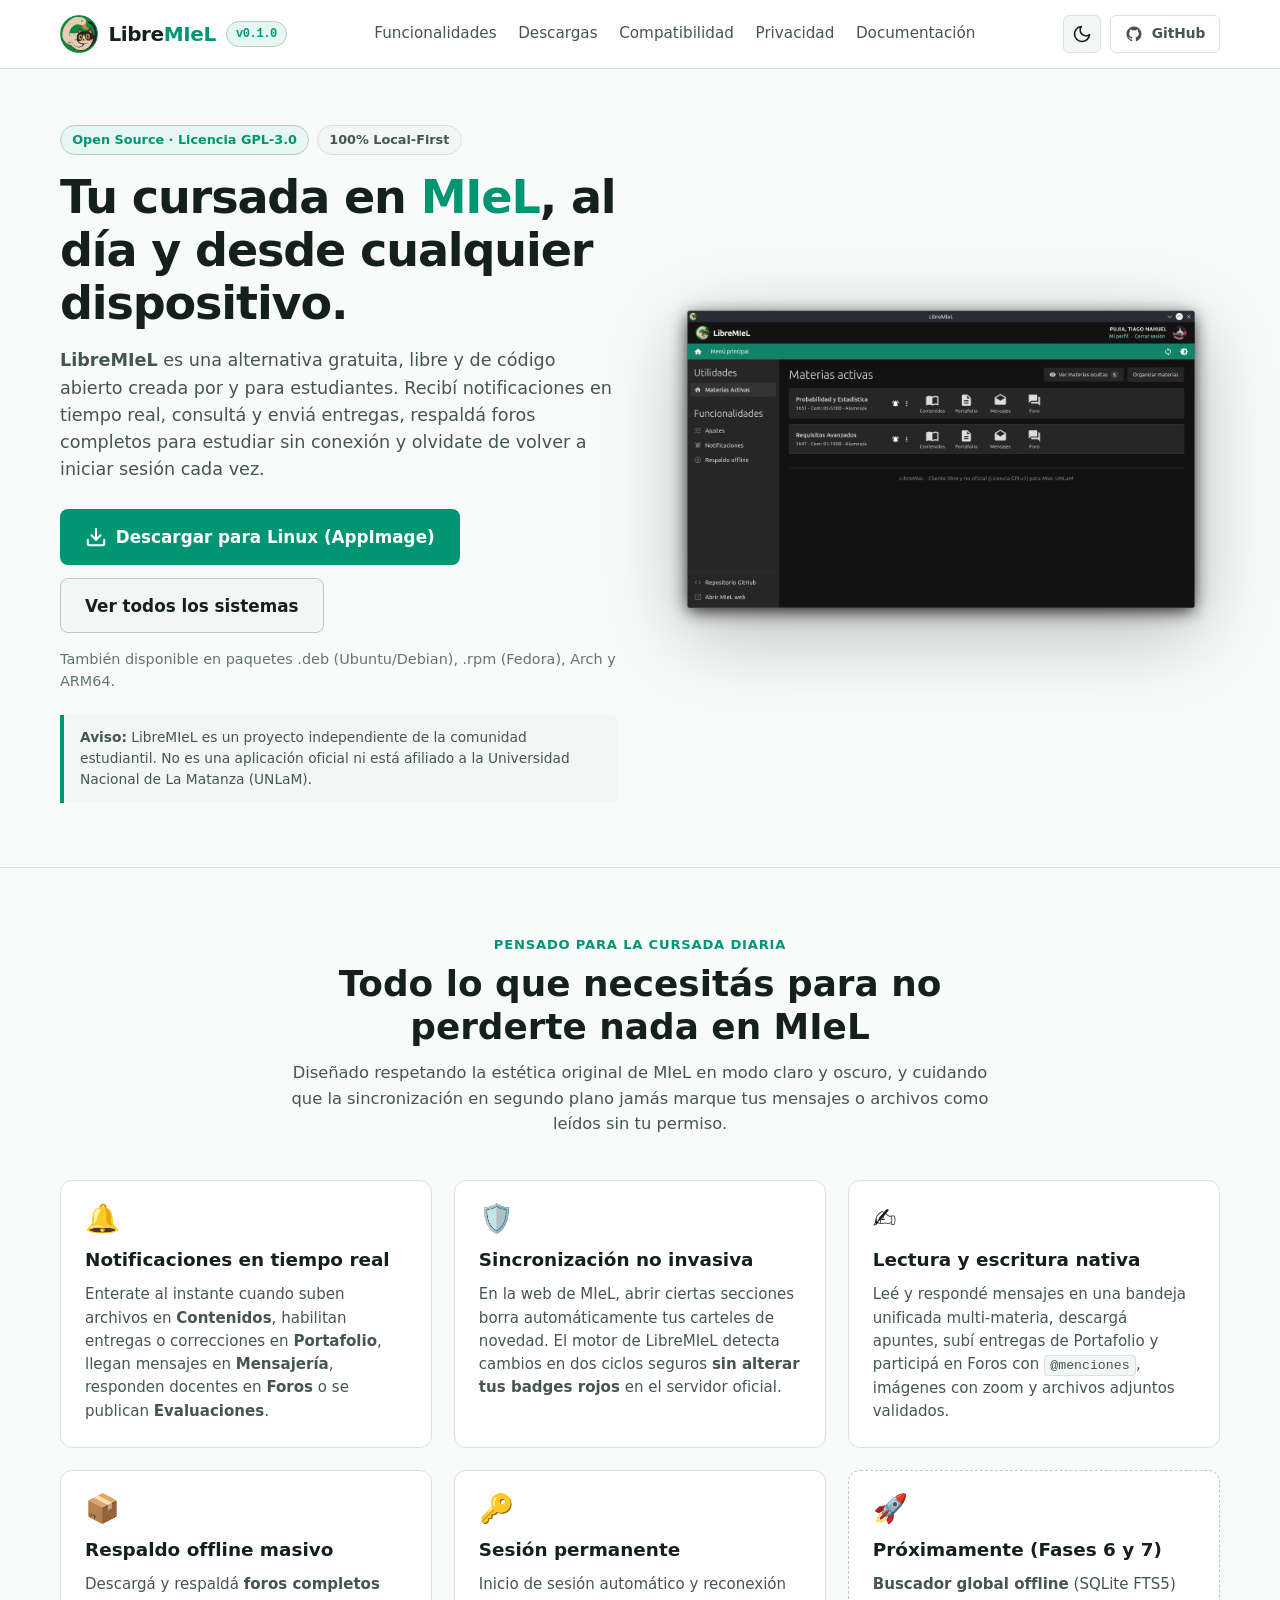
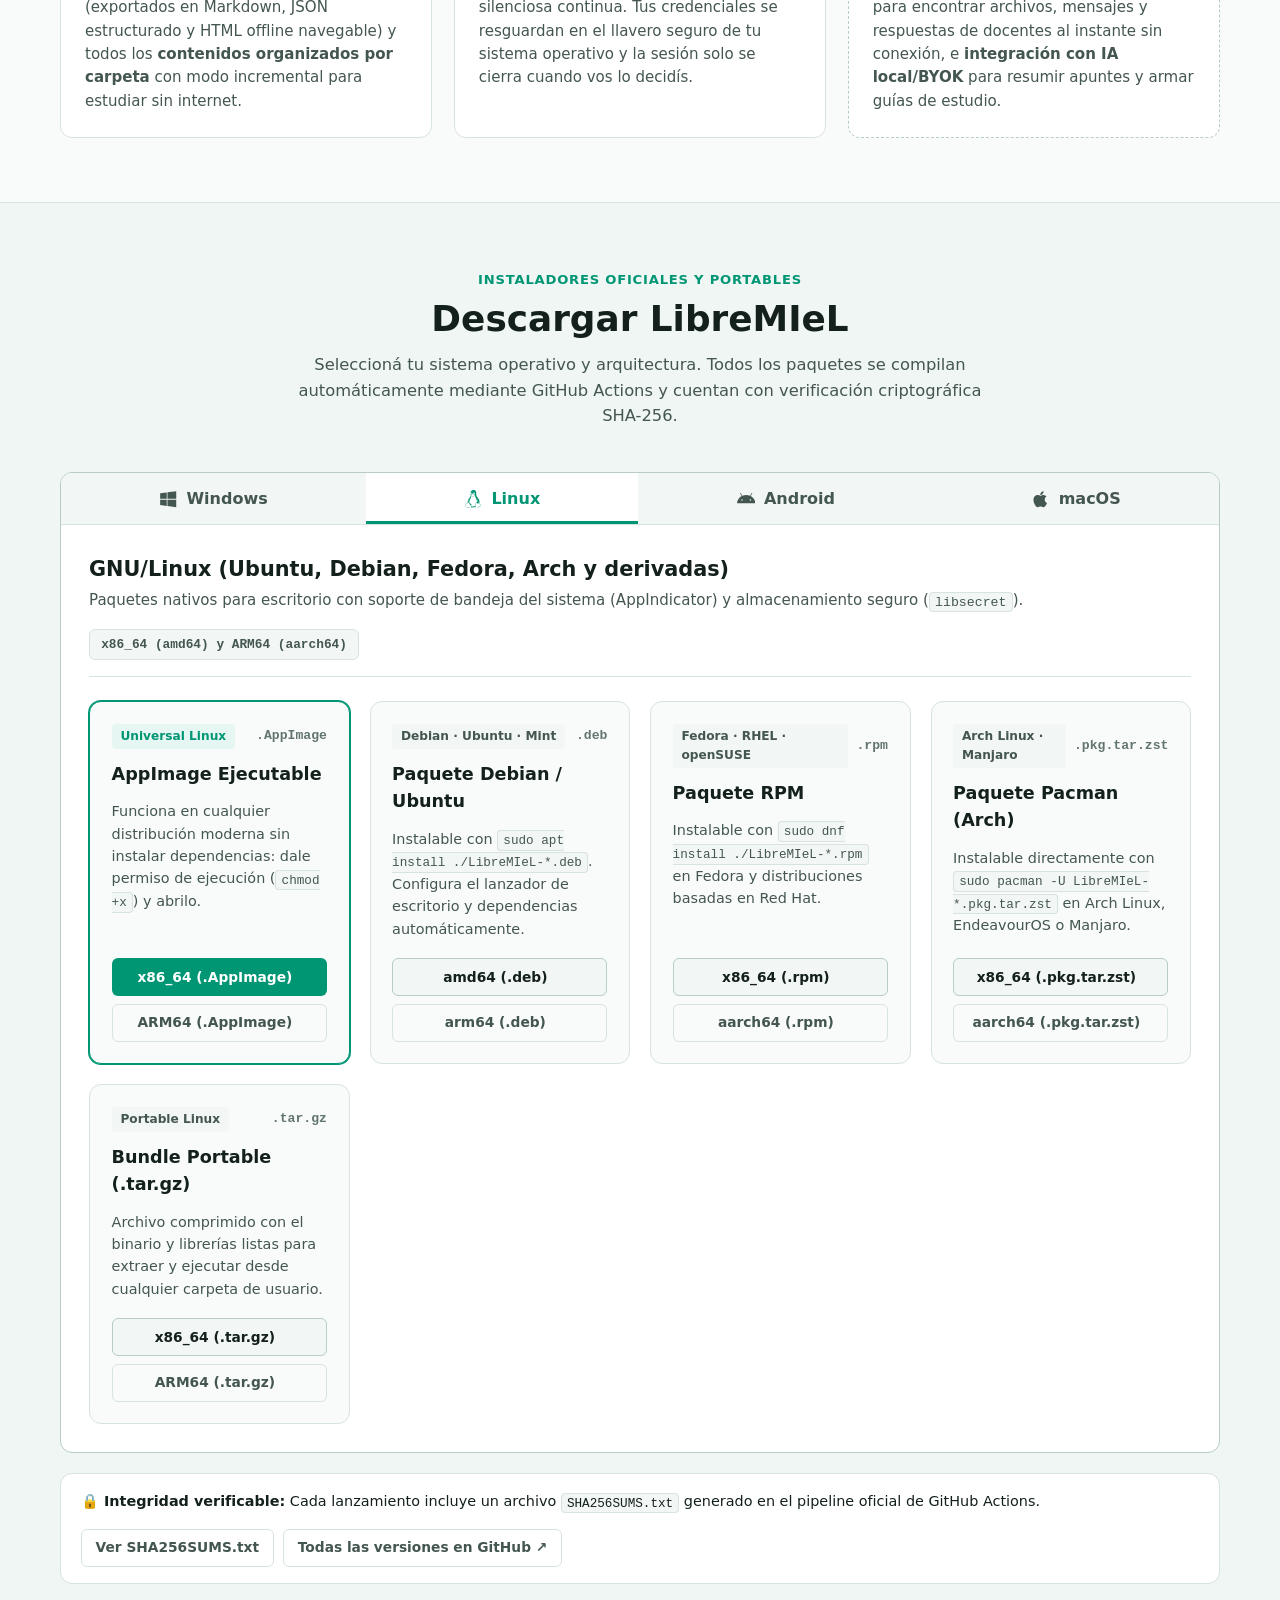
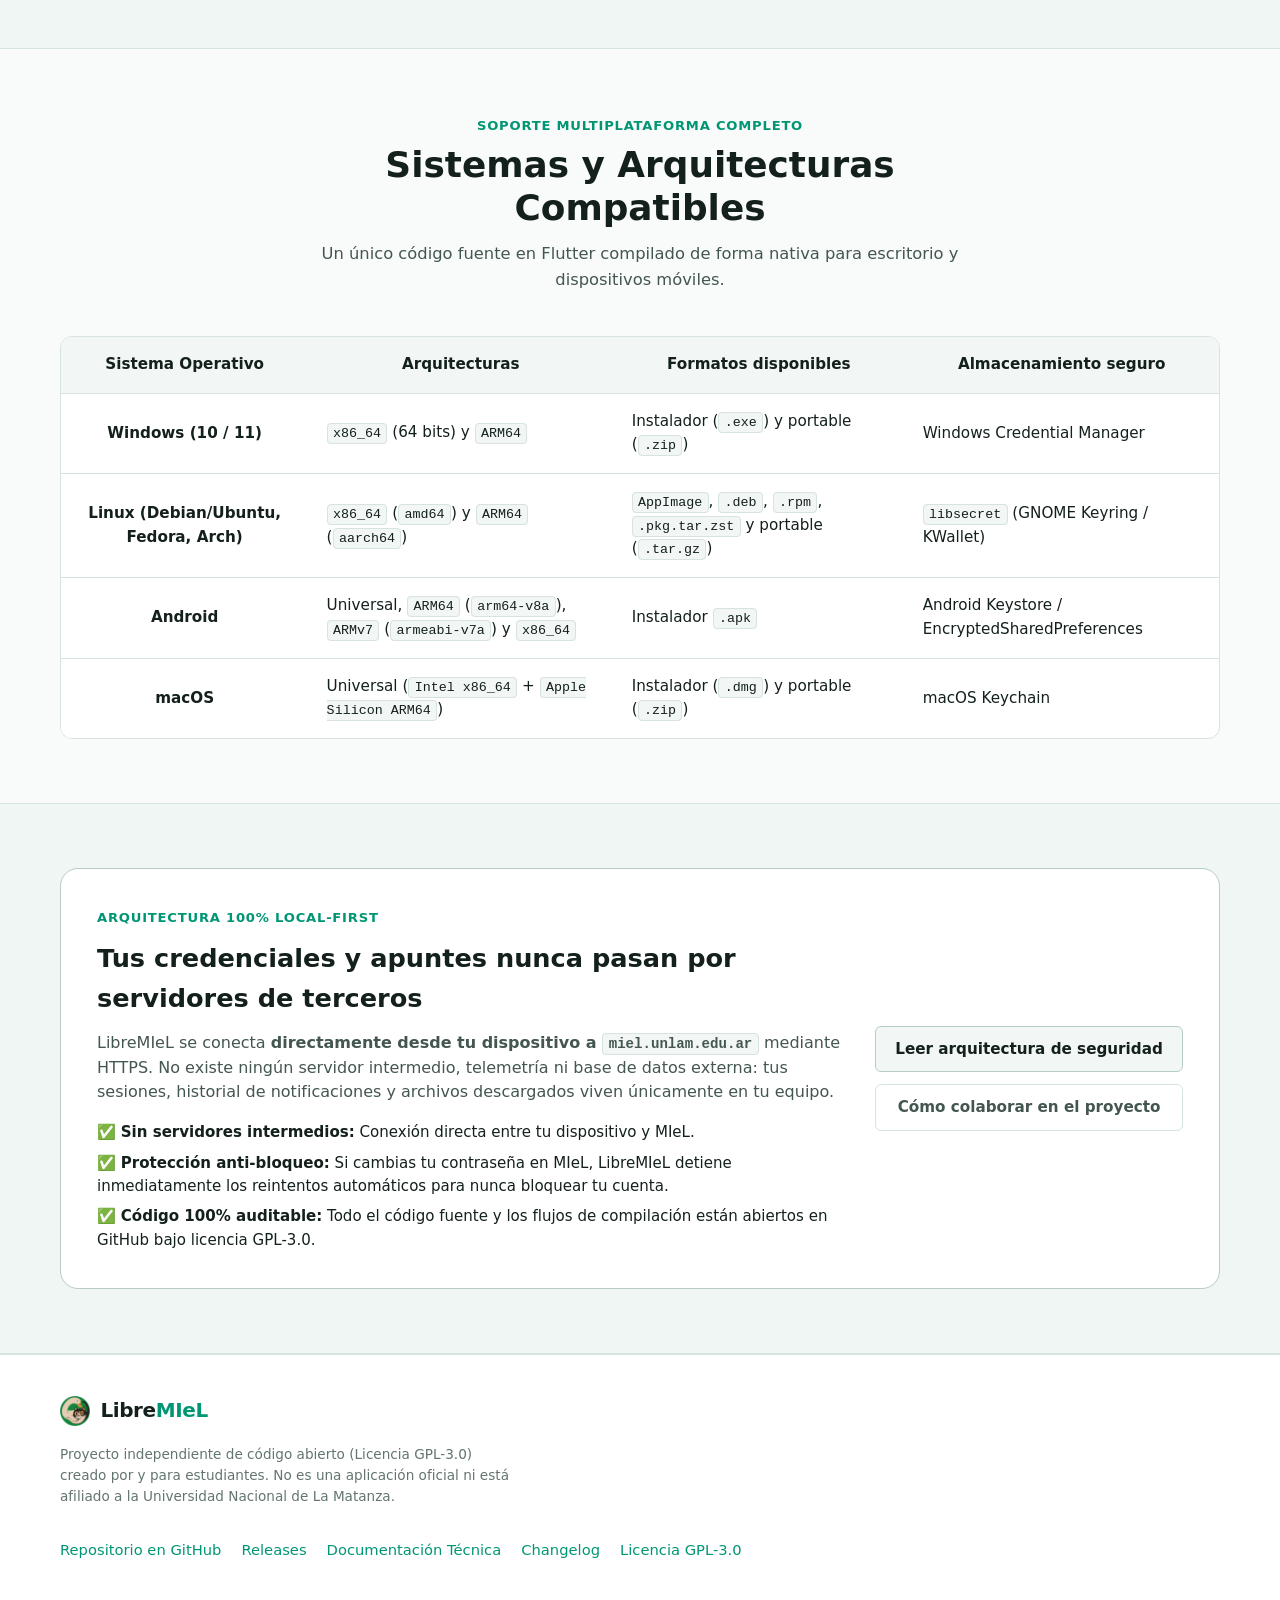
==== commit 6883538e: "style(web): reemplazar maqueta por captura real de la app y emojis de SO por SVGs oficiales" ====
--- a/packaging/web/index.html
+++ b/packaging/web/index.html
@@ -71,7 +71,7 @@
       <div class="container hero-grid">
         <div class="hero-content">
           <div class="hero-badges">
-            <span class="badge-chip badge-emerald">Open Source · Licencia MIT</span>
+            <span class="badge-chip badge-emerald">Open Source · Licencia GPL-3.0</span>
             <span class="badge-chip badge-neutral">100% Local-First</span>
           </div>
 
@@ -107,96 +107,18 @@
           </aside>
         </div>
 
-        <!-- Maqueta visual fiel a la interfaz de LibreMIeL -->
-        <div class="hero-preview" aria-label="Vista previa ilustrativa de la interfaz de LibreMIeL">
-          <div class="app-window">
-            <div class="app-topbar">
-              <div class="app-topbar-left">
-                <img src="assets/libremiel.png" alt="" width="24" height="24" class="app-topbar-logo">
-                <span class="app-topbar-title">LibreMIeL</span>
-                <span class="app-status-dot" title="Sesión activa permanente"></span>
-                <span class="app-status-text">Conectado · Sincronizado hace 2 min</span>
-              </div>
-              <div class="app-window-dots" aria-hidden="true">
-                <span></span><span></span><span></span>
-              </div>
-            </div>
-
-            <div class="app-body">
-              <aside class="app-sidebar" aria-hidden="true">
-                <div class="app-nav-item active">
-                  <span class="app-nav-icon">📚</span>
-                  <span>Materias activas</span>
-                </div>
-                <div class="app-nav-item">
-                  <span class="app-nav-icon">🔔</span>
-                  <span>Novedades</span>
-                  <span class="miel-badge">4</span>
-                </div>
-                <div class="app-nav-item">
-                  <span class="app-nav-icon">✉️</span>
-                  <span>Mensajería</span>
-                  <span class="miel-badge">2</span>
-                </div>
-                <div class="app-nav-item">
-                  <span class="app-nav-icon">💾</span>
-                  <span>Respaldo offline</span>
-                </div>
-              </aside>
-
-              <div class="app-content">
-                <!-- Tarjeta de materia 1 -->
-                <div class="miel-card">
-                  <div class="miel-card-header">
-                    <div>
-                      <div class="miel-subject-title">ANÁLISIS MATEMÁTICO II</div>
-                      <div class="miel-subject-sub">3628 - Com: 01-2900 - Alumno/a</div>
-                    </div>
-                    <span class="miel-sync-tag">Sin borrar badges</span>
-                  </div>
-                  <div class="miel-tools-row">
-                    <span class="miel-tool tool-materials" title="Contenidos">
-                      📖 Contenidos <span class="miel-badge">1</span>
-                    </span>
-                    <span class="miel-tool tool-materials" title="Portafolio">
-                      📄 Portafolio
-                    </span>
-                    <span class="miel-tool tool-comm" title="Mensajería">
-                      ✉️ Mensajería <span class="miel-badge">2</span>
-                    </span>
-                    <span class="miel-tool tool-comm" title="Foro">
-                      💬 Foro <span class="miel-badge">1</span>
-                    </span>
-                  </div>
-                </div>
-
-                <!-- Tarjeta de materia 2 -->
-                <div class="miel-card">
-                  <div class="miel-card-header">
-                    <div>
-                      <div class="miel-subject-title">PROGRAMACIÓN AVANZADA</div>
-                      <div class="miel-subject-sub">3645 - Com: 04-4300 - Alumno/a</div>
-                    </div>
-                    <span class="miel-sync-tag">Respaldo offline ✓</span>
-                  </div>
-                  <div class="miel-tools-row">
-                    <span class="miel-tool tool-materials">📖 Contenidos</span>
-                    <span class="miel-tool tool-materials">📄 Portafolio</span>
-                    <span class="miel-tool tool-comm">✉️ Mensajería</span>
-                    <span class="miel-tool tool-eval">✅ Evaluación</span>
-                  </div>
-                </div>
-
-                <!-- Alerta en tiempo real -->
-                <div class="miel-toast">
-                  <img src="assets/libremiel.svg" alt="" width="28" height="28">
-                  <div class="miel-toast-body">
-                    <strong>Nueva práctica en Portafolio · Programación Avanzada</strong>
-                    <span>TP N.º 2 habilitado — Entrega hasta el viernes 23:59 hs</span>
-                  </div>
-                </div>
-              </div>
-            </div>
+        <!-- Captura fiel de la interfaz de LibreMIeL -->
+        <div class="hero-preview" aria-label="Vista previa real de la interfaz de LibreMIeL">
+          <div class="hero-image-wrapper">
+            <img
+              src="assets/app-preview.png"
+              alt="Captura de pantalla real de la interfaz de LibreMIeL en escritorio con materias activas y notificaciones"
+              width="1410"
+              height="878"
+              class="hero-app-image"
+              loading="eager"
+              decoding="async"
+            >
           </div>
         </div>
       </div>
@@ -280,19 +202,27 @@
         <div class="downloads-tabs">
           <div class="tablist" role="tablist" focusgroup="tablist nomemory" aria-label="Sistemas operativos disponibles">
             <button type="button" role="tab" id="tab-windows" data-os-tab="windows" aria-selected="true" focusgroupstart>
-              <span class="tab-icon" aria-hidden="true">🪟</span>
+              <svg class="tab-os-icon" viewBox="0 0 448 512" width="18" height="18" aria-hidden="true" fill="currentColor">
+                <path d="M0 93.7l183.6-25.3v177.4H0V93.7zm0 324.6l183.6 25.3V268.4H0v149.9zm203.8 28L448 480V268.4H203.8v177.9zm0-380.6v180.1H448V32L203.8 65.7z"/>
+              </svg>
               <span>Windows</span>
             </button>
             <button type="button" role="tab" id="tab-linux" data-os-tab="linux" aria-selected="false" tabindex="-1">
-              <span class="tab-icon" aria-hidden="true">🐧</span>
+              <svg class="tab-os-icon" viewBox="0 0 448 512" width="18" height="18" aria-hidden="true" fill="currentColor">
+                <path d="M220.8 123.3c1 .5 1.8 1.7 3 1.7 1.1 0 2.8-.4 2.9-1.5.2-1.4-1.9-2.3-3.2-2.9-1.7-.7-3.9-1-5.5-.1-.4.2-.8.7-.6 1.1.3 1.3 2.3 1.1 3.4 1.7zm-21.9 1.7c1.2 0 2-1.2 3-1.7 1.1-.6 3.1-.4 3.5-1.6.2-.4-.2-.9-.6-1.1-1.6-.9-3.8-.6-5.5.1-1.3.6-3.4 1.5-3.2 2.9.1 1 1.8 1.5 2.8 1.4zM420 403.8c-3.6-4-5.3-11.6-7.2-19.7-1.8-8.1-3.9-16.8-10.5-22.4-1.3-1.1-2.6-2.1-4-2.9-1.3-.8-2.7-1.5-4.1-2 9.2-27.3 5.6-54.5-3.7-79.1-11.4-30.1-31.3-56.4-46.5-74.4-17.1-21.5-33.7-41.9-33.4-72C311.1 85.4 315.7.1 234.8 0 132.4-.2 158 103.4 156.9 135.2c-1.7 23.4-6.4 41.8-22.5 64.7-18.9 22.5-45.5 58.8-58.1 96.7-6 17.9-8.8 36.1-6.2 53.3-6.5 5.8-11.4 14.7-16.6 20.2-4.2 4.3-10.3 5.9-17 8.3s-14 6-18.5 14.5c-2.1 3.9-2.8 8.1-2.8 12.4 0 3.9.6 7.9 1.2 11.8 1.2 8.1 2.5 15.7.8 20.8-5.2 14.4-5.9 24.4-2.2 31.7 3.8 7.3 11.4 10.5 20.1 12.3 17.3 3.6 40.8 2.7 59.3 12.5 19.8 10.4 39.9 14.1 55.9 10.4 11.6-2.6 21.1-9.6 25.9-20.2 12.5-.1 26.3-5.4 48.3-6.6 14.9-1.2 33.6 5.3 55.1 4.1.6 2.3 1.4 4.6 2.5 6.7v.1c8.3 16.7 23.8 24.3 40.3 23 16.6-1.3 34.1-11 48.3-27.9 13.6-16.4 36-23.2 50.9-32.2 7.4-4.5 13.4-10.1 13.9-18.3.4-8.2-4.4-17.3-15.5-29.7zM223.7 87.3c9.8-22.2 34.2-21.8 44-.4 6.5 14.2 3.6 30.9-4.3 40.4-1.6-.8-5.9-2.6-12.6-4.9 1.1-1.2 3.1-2.7 3.9-4.6 4.8-11.8-.2-27-9.1-27.3-7.3-.5-13.9 10.8-11.8 23-4.1-2-9.4-3.5-13-4.4-1-6.9-.3-14.6 2.9-21.8zM183 75.8c10.1 0 20.8 14.2 19.1 33.5-3.5 1-7.1 2.5-10.2 4.6 1.2-8.9-3.3-20.1-9.6-19.6-8.4.7-9.8 21.2-1.8 28.1 1 .8 1.9-.2-5.9 5.5-15.6-14.6-10.5-52.1 8.4-52.1zm-13.6 60.7c6.2-4.6 13.6-10 14.1-10.5 4.7-4.4 13.5-14.2 27.9-14.2 7.1 0 15.6 2.3 25.9 8.9 6.3 4.1 11.3 4.4 22.6 9.3 8.4 3.5 13.7 9.7 10.5 18.2-2.6 7.1-11 14.4-22.7 18.1-11.1 3.6-19.8 16-38.2 14.9-3.9-.2-7-1-9.6-2.1-8-3.5-12.2-10.4-20-15-8.6-4.8-13.2-10.4-14.7-15.3-1.4-4.9 0-9 4.2-12.3zm3.3 334c-2.7 35.1-43.9 34.4-75.3 18-29.9-15.8-68.6-6.5-76.5-21.9-2.4-4.7-2.4-12.7 2.6-26.4v-.2c2.4-7.6.6-16-.6-23.9-1.2-7.8-1.8-15 .9-20 3.5-6.7 8.5-9.1 14.8-11.3 10.3-3.7 11.8-3.4 19.6-9.9 5.5-5.7 9.5-12.9 14.3-18 5.1-5.5 10-8.1 17.7-6.9 8.1 1.2 15.1 6.8 21.9 16l19.6 35.6c9.5 19.9 43.1 48.4 41 68.9zm-1.4-25.9c-4.1-6.6-9.6-13.6-14.4-19.6 7.1 0 14.2-2.2 16.7-8.9 2.3-6.2 0-14.9-7.4-24.9-13.5-18.2-38.3-32.5-38.3-32.5-13.5-8.4-21.1-18.7-24.6-29.9s-3-23.3-.3-35.2c5.2-22.9 18.6-45.2 27.2-59.2 2.3-1.7.8 3.2-8.7 20.8-8.5 16.1-24.4 53.3-2.6 82.4.6-20.7 5.5-41.8 13.8-61.5 12-27.4 37.3-74.9 39.3-112.7 1.1.8 4.6 3.2 6.2 4.1 4.6 2.7 8.1 6.7 12.6 10.3 12.4 10 28.5 9.2 42.4 1.2 6.2-3.5 11.2-7.5 15.9-9 9.9-3.1 17.8-8.6 22.3-15 7.7 30.4 25.7 74.3 37.2 95.7 6.1 11.4 18.3 35.5 23.6 64.6 3.3-.1 7 .4 10.9 1.4 13.8-35.7-11.7-74.2-23.3-84.9-4.7-4.6-4.9-6.6-2.6-6.5 12.6 11.2 29.2 33.7 35.2 59 2.8 11.6 3.3 23.7.4 35.7 16.4 6.8 35.9 17.9 30.7 34.8-2.2-.1-3.2 0-4.2 0 3.2-10.1-3.9-17.6-22.8-26.1-19.6-8.6-36-8.6-38.3 12.5-12.1 4.2-18.3 14.7-21.4 27.3-2.8 11.2-3.6 24.7-4.4 39.9-.5 7.7-3.6 18-6.8 29-32.1 22.9-76.7 32.9-114.3 7.2zm257.4-11.5c-.9 16.8-41.2 19.9-63.2 46.5-13.2 15.7-29.4 24.4-43.6 25.5s-26.5-4.8-33.7-19.3c-4.7-11.1-2.4-23.1 1.1-36.3 3.7-14.2 9.2-28.8 9.9-40.6.8-15.2 1.7-28.5 4.2-38.7 2.6-10.3 6.6-17.2 13.7-21.1.3-.2.7-.3 1-.5.8 13.2 7.3 26.6 18.8 29.5 12.6 3.3 30.7-7.5 38.4-16.3 9-.3 15.7-.9 22.6 5.1 9.9 8.5 7.1 30.3 17.1 41.6 10.6 11.6 14 19.5 13.7 24.6zM173.3 148.7c2 1.9 4.7 4.5 8 7.1 6.6 5.2 15.8 10.6 27.3 10.6 11.6 0 22.5-5.9 31.8-10.8 4.9-2.6 10.9-7 14.8-10.4s5.9-6.3 3.1-6.6-2.6 2.6-6 5.1c-4.4 3.2-9.7 7.4-13.9 9.8-7.4 4.2-19.5 10.2-29.9 10.2s-18.7-4.8-24.9-9.7c-3.1-2.5-5.7-5-7.7-6.9-1.5-1.4-1.9-4.6-4.3-4.9-1.4-.1-1.8 3.7 1.7 6.5z"/>
+              </svg>
               <span>Linux</span>
             </button>
             <button type="button" role="tab" id="tab-android" data-os-tab="android" aria-selected="false" tabindex="-1">
-              <span class="tab-icon" aria-hidden="true">🤖</span>
+              <svg class="tab-os-icon" viewBox="0 0 576 512" width="18" height="18" aria-hidden="true" fill="currentColor">
+                <path d="M420.55,301.93a24,24,0,1,1,24-24,24,24,0,0,1-24,24m-265.1,0a24,24,0,1,1,24-24,24,24,0,0,1-24,24m273.7-144.48,47.94-83a10,10,0,1,0-17.27-10h0l-48.54,84.07a301.25,301.25,0,0,0-246.56,0L116.18,64.45a10,10,0,1,0-17.27,10h0l47.94,83C64.53,202.22,8.24,285.55,0,384H576c-8.24-98.45-64.54-181.78-146.85-226.55"/>
+              </svg>
               <span>Android</span>
             </button>
             <button type="button" role="tab" id="tab-macos" data-os-tab="macos" aria-selected="false" tabindex="-1">
-              <span class="tab-icon" aria-hidden="true">🍎</span>
+              <svg class="tab-os-icon" viewBox="0 0 384 512" width="18" height="18" aria-hidden="true" fill="currentColor">
+                <path d="M318.7 268.7c-.2-36.7 16.4-64.4 50-84.8-18.8-26.9-47.2-41.7-84.7-44.6-35.5-2.8-74.3 20.7-88.5 20.7-15 0-49.4-19.7-76.4-19.7C63.3 141.2 4 184.8 4 273.5q0 39.3 14.4 81.2c12.8 36.7 59 126.7 107.2 125.2 25.2-.6 43-17.9 75.8-17.9 31.8 0 48.3 17.9 76.4 17.9 48.6-.7 90.4-82.5 102.6-119.3-65.2-30.7-61.7-90-61.7-91.9zm-56.6-164.2c27.3-32.4 24.8-61.9 24-72.5-24.1 1.4-52 16.4-67.9 34.9-17.5 19.8-27.8 44.3-25.6 71.9 26.1 2 49.9-11.4 69.5-34.3z"/>
+              </svg>
               <span>macOS</span>
             </button>
           </div>
@@ -644,7 +574,7 @@
             <ul class="privacy-list">
               <li>✅ <strong>Sin servidores intermedios:</strong> Conexión directa entre tu dispositivo y MIeL.</li>
               <li>✅ <strong>Protección anti-bloqueo:</strong> Si cambias tu contraseña en MIeL, LibreMIeL detiene inmediatamente los reintentos automáticos para nunca bloquear tu cuenta.</li>
-              <li>✅ <strong>Código 100% auditable:</strong> Todo el código fuente y los flujos de compilación están abiertos en GitHub bajo licencia MIT.</li>
+              <li>✅ <strong>Código 100% auditable:</strong> Todo el código fuente y los flujos de compilación están abiertos en GitHub bajo licencia GPL-3.0.</li>
             </ul>
           </div>
           <div class="privacy-actions">
@@ -669,7 +599,7 @@
           <span class="brand-name">Libre<span class="brand-highlight">MIeL</span></span>
         </div>
         <p class="footer-disclaimer">
-          Proyecto independiente de código abierto (Licencia MIT) creado por y para estudiantes. No es una aplicación oficial ni está afiliado a la Universidad Nacional de La Matanza.
+          Proyecto independiente de código abierto (Licencia GPL-3.0) creado por y para estudiantes. No es una aplicación oficial ni está afiliado a la Universidad Nacional de La Matanza.
         </p>
       </div>
 
@@ -678,7 +608,7 @@
         <a href="https://github.com/Tiago-Pujia/LibreMIeL/releases" target="_blank" rel="noopener noreferrer">Releases</a>
         <a href="https://github.com/Tiago-Pujia/LibreMIeL/blob/main/docs/README.md" target="_blank" rel="noopener noreferrer">Documentación Técnica</a>
         <a href="https://github.com/Tiago-Pujia/LibreMIeL/blob/main/docs/CHANGELOG.md" target="_blank" rel="noopener noreferrer">Changelog</a>
-        <a href="https://github.com/Tiago-Pujia/LibreMIeL/blob/main/LICENSE" target="_blank" rel="noopener noreferrer">Licencia MIT</a>
+        <a href="https://github.com/Tiago-Pujia/LibreMIeL/blob/main/LICENSE" target="_blank" rel="noopener noreferrer">Licencia GPL-3.0</a>
       </div>
     </div>
   </footer>
--- a/packaging/web/styles.css
+++ b/packaging/web/styles.css
@@ -422,7 +422,7 @@
 
 .hero-grid {
   display: grid;
-  grid-template-columns: 1.08fr 0.92fr;
+  grid-template-columns: 1fr 1fr;
   gap: 2.75rem;
   align-items: center;
 }
@@ -430,6 +430,7 @@
 @media (max-width: 960px) {
   .hero-grid {
     grid-template-columns: 1fr;
+    gap: 2rem;
   }
 }
 
@@ -499,209 +500,34 @@
   border-radius: 0 var(--radius-sm) var(--radius-sm) 0;
 }
 
-/* Maqueta visual de la app LibreMIeL */
-.app-window {
-  background-color: var(--color-surface);
-  border: 1px solid var(--color-border-strong);
+/* ==========================================================================
+   Vista Previa Real de la Aplicación en el Hero
+   ========================================================================== */
+.hero-preview {
+  display: flex;
+  justify-content: center;
+  align-items: center;
+  position: relative;
+}
+
+.hero-image-wrapper {
+  position: relative;
+  inline-size: 100%;
+  max-inline-size: 660px;
+  transition: transform 0.3s cubic-bezier(0.16, 1, 0.3, 1);
+}
+
+.hero-image-wrapper:hover {
+  transform: translateY(-4px);
+}
+
+.hero-app-image {
+  display: block;
+  inline-size: 100%;
+  block-size: auto;
   border-radius: var(--radius-md);
-  overflow: hidden;
-  box-shadow: 0 18px 42px -12px rgb(0 0 0 / 0.18);
-}
-
-.app-topbar {
-  background-color: #009674;
-  color: #ffffff;
-  padding: 0.65rem 1rem;
-  display: flex;
-  align-items: center;
-  justify-content: space-between;
-  gap: 0.75rem;
-}
-
-.app-topbar-left {
-  display: flex;
-  align-items: center;
-  gap: 0.55rem;
-  flex-wrap: wrap;
-}
-
-.app-topbar-logo {
-  border-radius: 6px;
-}
-
-.app-topbar-title {
-  font-weight: 700;
-  font-size: 0.95rem;
-}
-
-.app-status-dot {
-  inline-size: 8px;
-  block-size: 8px;
-  border-radius: 50%;
-  background-color: #98ffcc;
-  display: inline-block;
-}
-
-.app-status-text {
-  font-size: 0.76rem;
-  opacity: 0.92;
-}
-
-.app-window-dots {
-  display: flex;
-  gap: 0.35rem;
-}
-
-.app-window-dots span {
-  inline-size: 10px;
-  block-size: 10px;
-  border-radius: 50%;
-  background-color: rgb(255 255 255 / 0.35);
-}
-
-.app-body {
-  display: grid;
-  grid-template-columns: 165px 1fr;
-  min-block-size: 310px;
-}
-
-@media (max-width: 560px) {
-  .app-body {
-    grid-template-columns: 1fr;
-  }
-  .app-sidebar {
-    display: none;
-  }
-}
-
-.app-sidebar {
-  background-color: var(--color-bg-alt);
-  border-inline-end: 1px solid var(--color-border);
-  padding: 0.75rem 0.55rem;
-  display: flex;
-  flex-direction: column;
-  gap: 0.3rem;
-}
-
-.app-nav-item {
-  display: flex;
-  align-items: center;
-  gap: 0.5rem;
-  padding: 0.5rem 0.6rem;
-  border-radius: var(--radius-sm);
-  font-size: 0.82rem;
-  font-weight: 500;
-  color: var(--color-text-secondary);
-}
-
-.app-nav-item.active {
-  background-color: var(--color-primary-surface);
-  color: var(--color-primary);
-  font-weight: 700;
-}
-
-.app-nav-item .miel-badge {
-  margin-inline-start: auto;
-}
-
-.app-content {
-  padding: 0.9rem;
-  display: flex;
-  flex-direction: column;
-  gap: 0.75rem;
-}
-
-.miel-card {
-  background-color: var(--color-elevated);
-  border: 1px solid var(--color-border);
-  border-radius: var(--radius-sm);
-  padding: 0.75rem 0.85rem;
-}
-
-.miel-card-header {
-  display: flex;
-  align-items: flex-start;
-  justify-content: space-between;
-  gap: 0.5rem;
-  margin-block-end: 0.6rem;
-}
-
-.miel-subject-title {
-  font-weight: 700;
-  font-size: 0.86rem;
-  color: var(--color-text);
-}
-
-.miel-subject-sub {
-  font-size: 0.74rem;
-  color: var(--color-text-muted);
-}
-
-.miel-sync-tag {
-  font-size: 0.7rem;
-  font-weight: 600;
-  padding: 0.15rem 0.45rem;
-  border-radius: 4px;
-  background-color: var(--color-primary-surface);
-  color: var(--color-primary);
-  white-space: nowrap;
-}
-
-.miel-tools-row {
-  display: flex;
-  flex-wrap: wrap;
-  gap: 0.4rem;
-}
-
-.miel-tool {
-  display: inline-flex;
-  align-items: center;
-  gap: 0.35rem;
-  font-size: 0.75rem;
-  font-weight: 500;
-  padding: 0.25rem 0.5rem;
-  border-radius: 4px;
-  background-color: var(--color-surface);
-  border: 1px solid var(--color-border);
-}
-
-.miel-badge {
-  display: inline-flex;
-  align-items: center;
-  justify-content: center;
-  min-inline-size: 18px;
-  block-size: 18px;
-  padding-inline: 5px;
-  border-radius: 999px;
-  background-color: var(--color-badge-red);
-  color: #ffffff;
-  font-size: 0.7rem;
-  font-weight: 700;
-  line-height: 1;
-}
-
-.miel-toast {
-  display: flex;
-  align-items: center;
-  gap: 0.65rem;
-  background-color: var(--color-primary-surface);
-  border: 1px solid var(--color-border-strong);
-  border-radius: var(--radius-sm);
-  padding: 0.6rem 0.75rem;
-}
-
-.miel-toast-body {
-  display: flex;
-  flex-direction: column;
-  font-size: 0.76rem;
-}
-
-.miel-toast-body strong {
-  color: var(--color-text);
-}
-
-.miel-toast-body span {
-  color: var(--color-text-secondary);
+  /* Sombra elegante y difusa que complementa el marco nativo de la ventana */
+  filter: drop-shadow(0 20px 42px rgb(0 0 0 / 0.26));
 }
 
 /* ==========================================================================
@@ -862,6 +688,19 @@
   }
 }
 
+.tab-os-icon {
+  display: inline-block;
+  inline-size: 1.15rem;
+  block-size: 1.15rem;
+  flex-shrink: 0;
+  vertical-align: middle;
+  transition: transform 0.2s ease;
+}
+
+[role="tab"]:hover .tab-os-icon {
+  transform: scale(1.1);
+}
+
 /* Nota: El contenedor .tabpanel-inner lleva el padding para que hidden="until-found" no deje franjas vacías */
 .tabpanel-inner {
   padding: 1.75rem;
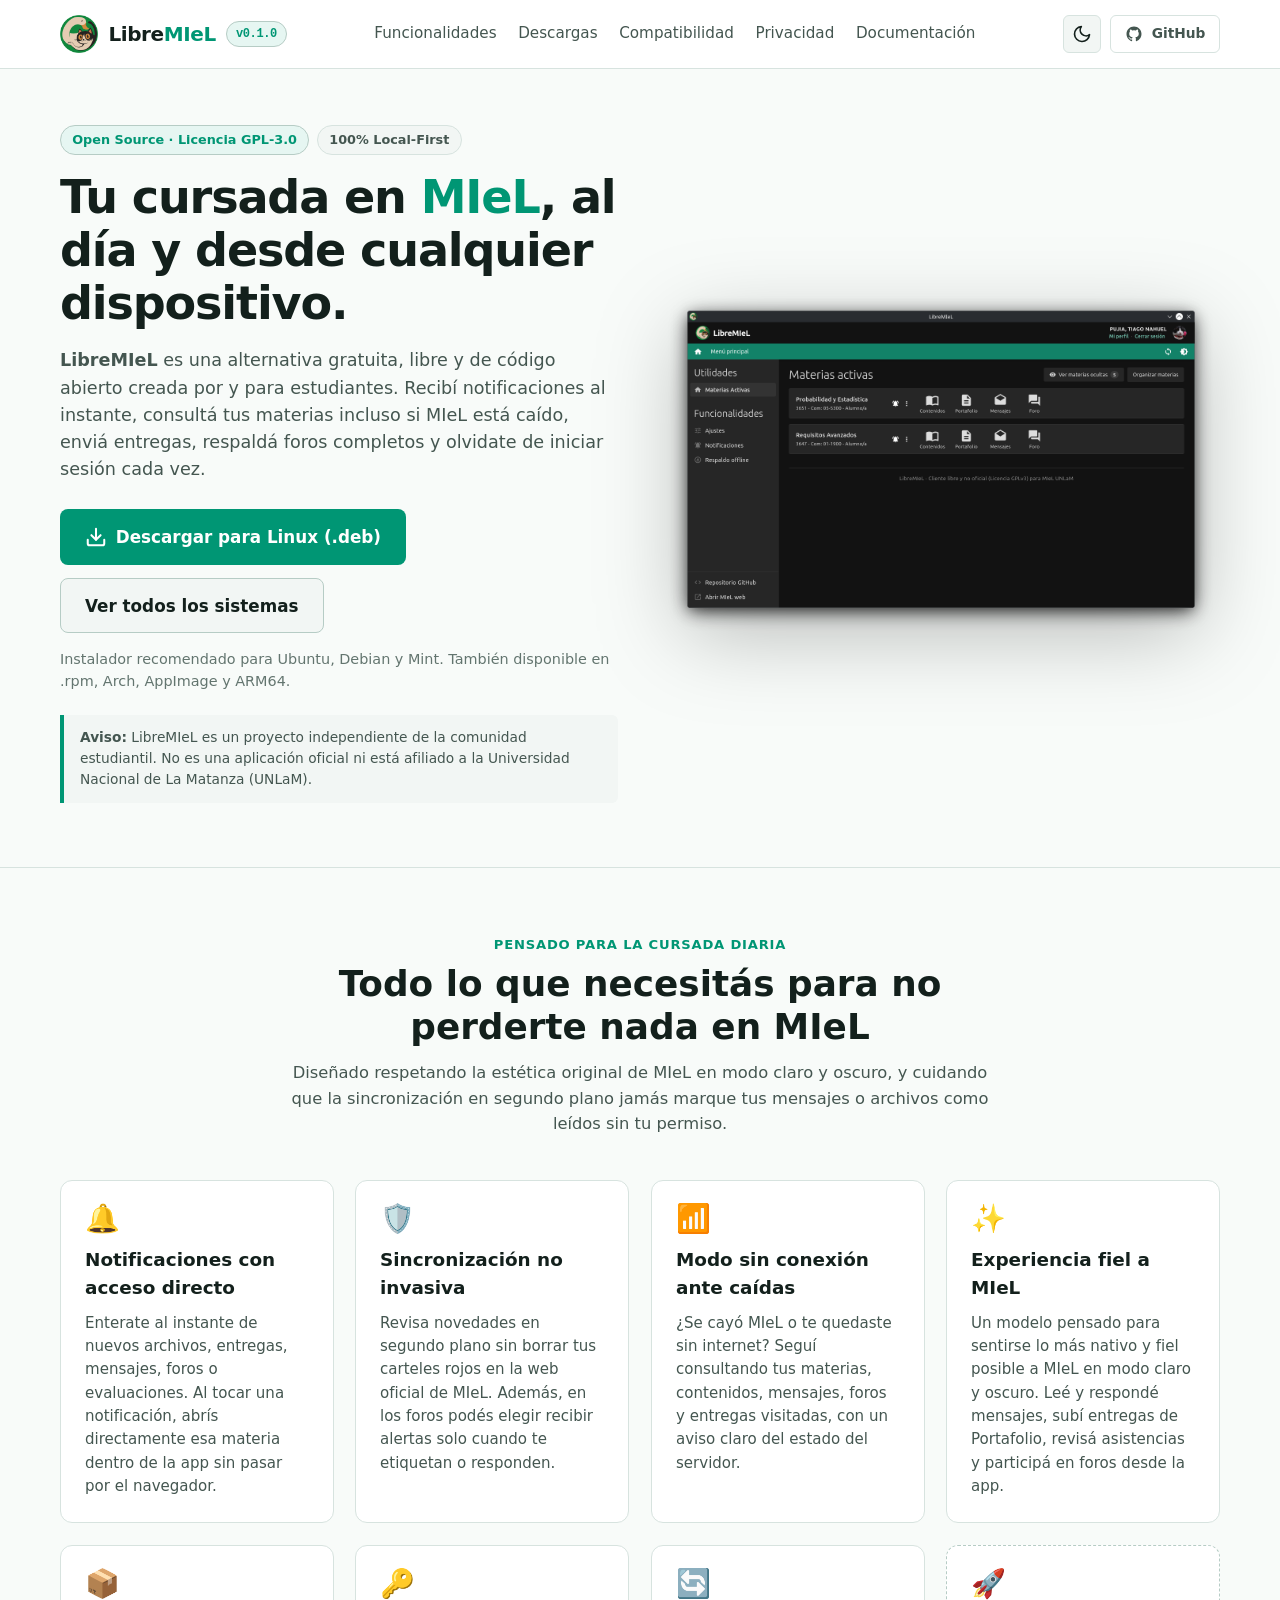
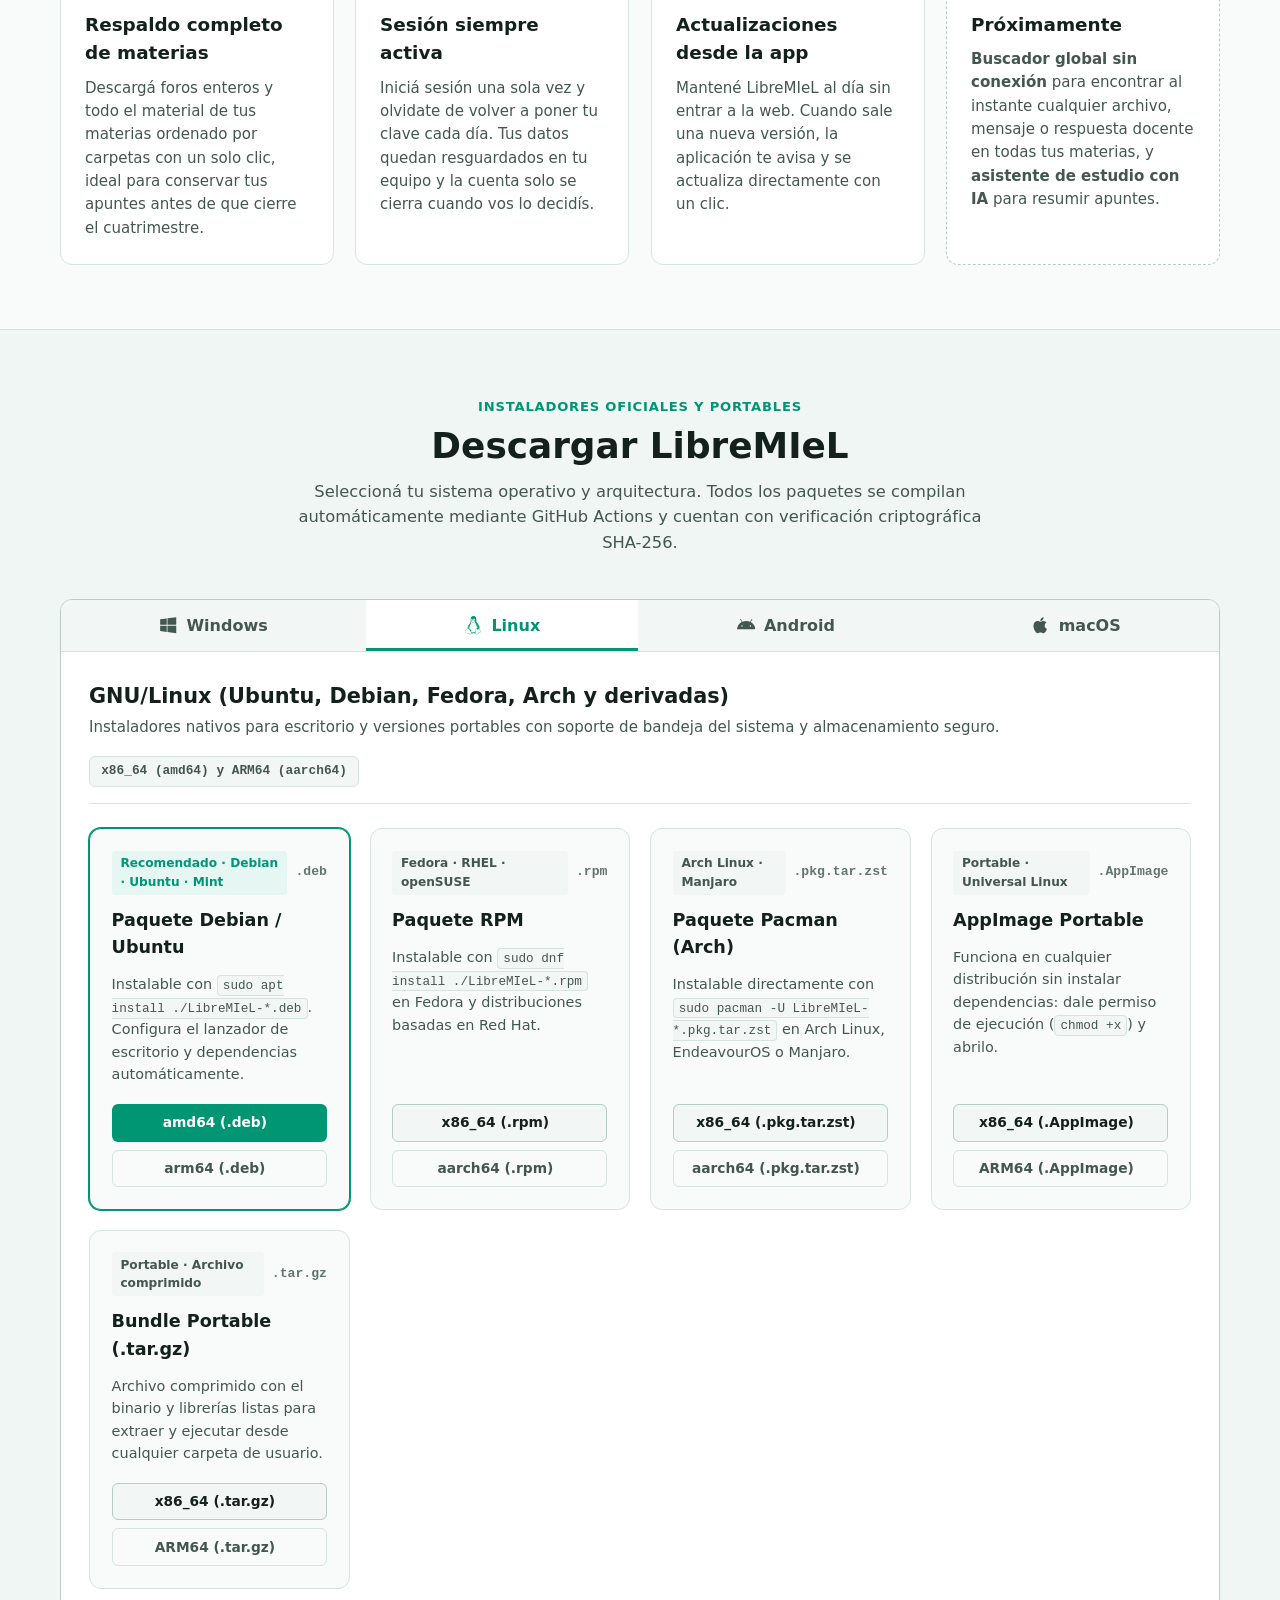
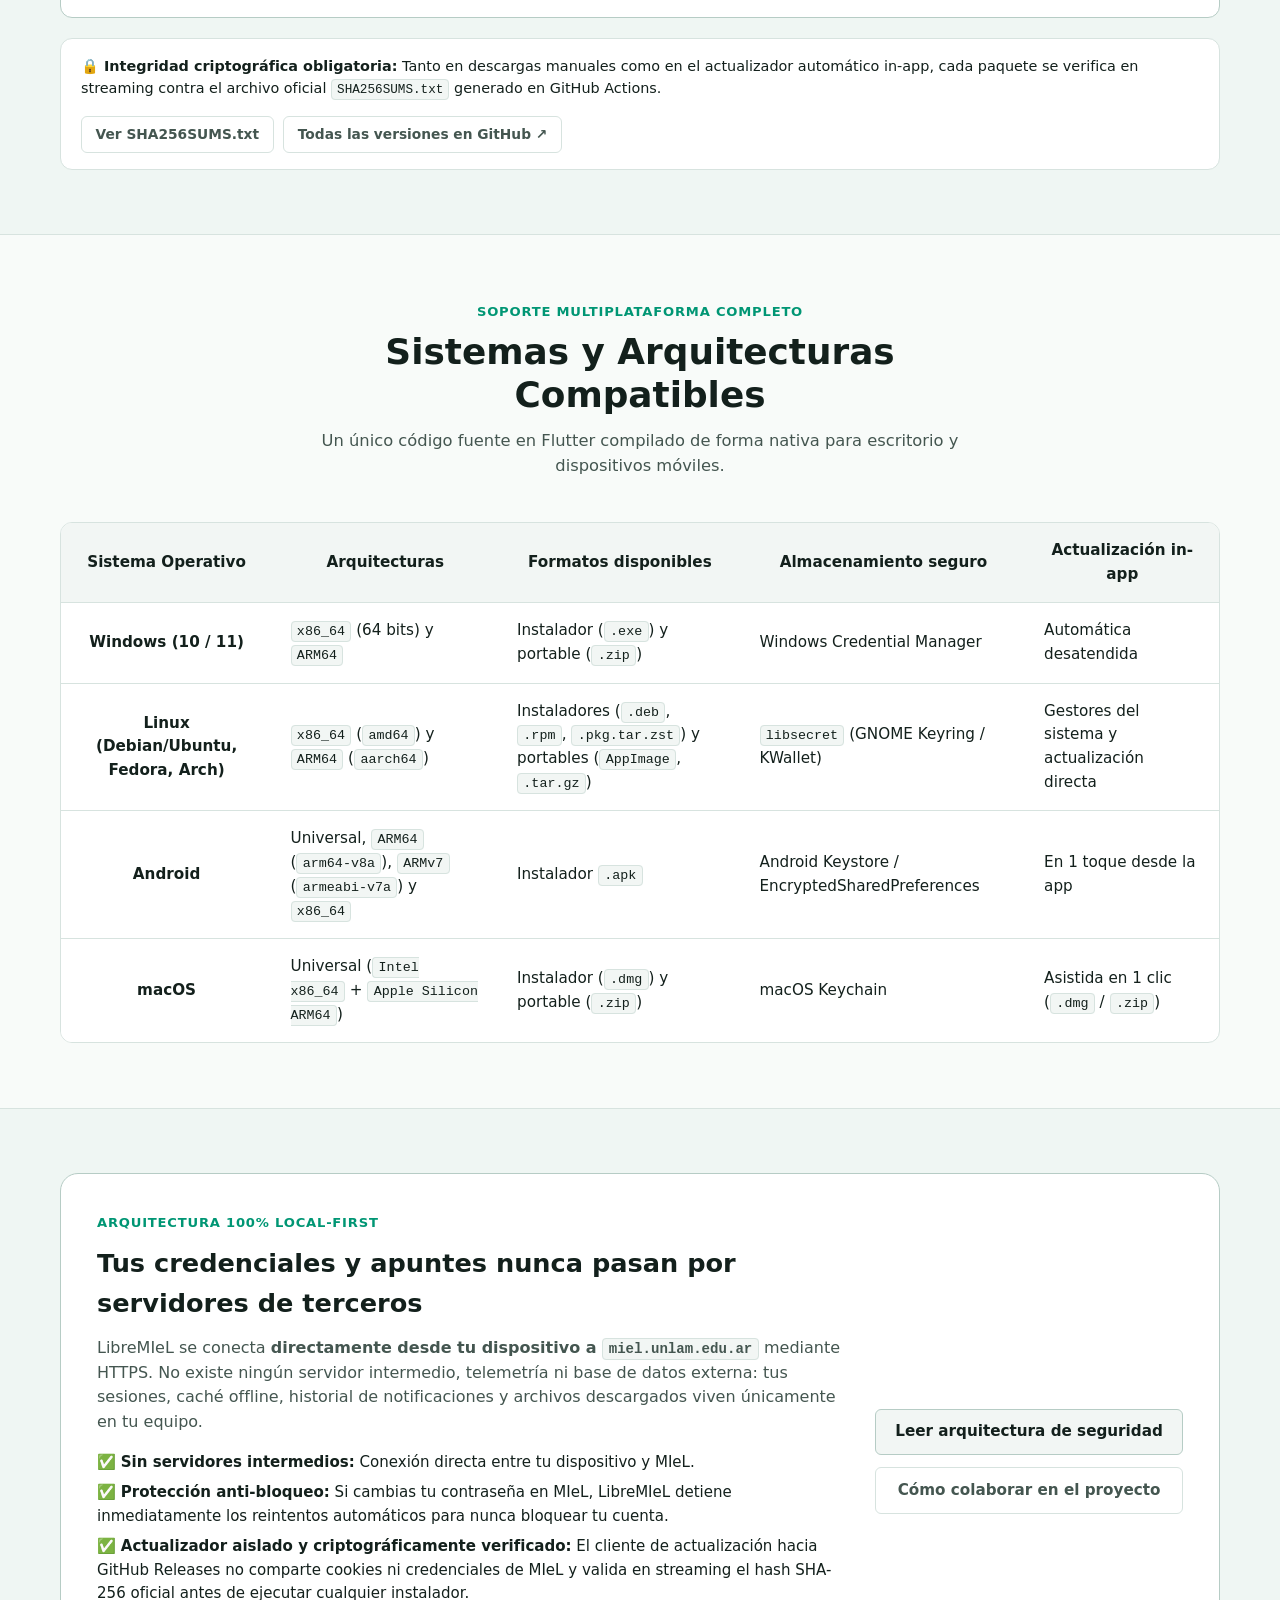
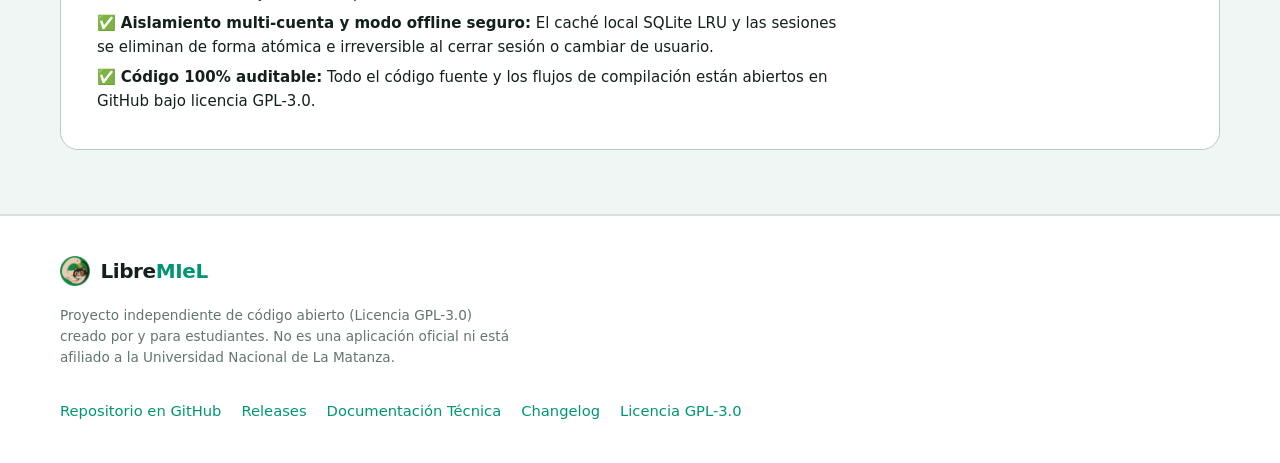
==== commit e354d7c6: "docs(web): actualizar landing page con nuevas funcionalidades y priorizar instaladores" ====
--- a/packaging/web/index.html
+++ b/packaging/web/index.html
@@ -11,11 +11,11 @@
     } catch {}
   </script>
   <title>LibreMIeL — Cliente abierto, gratuito y multiplataforma para MIeL (UNLaM)</title>
-  <meta name="description" content="Alternativa gratuita, libre, local-first y open source para usar MIeL desde Windows, Linux, Android y macOS. Notificaciones en tiempo real, respaldo offline masivo y sesión permanente.">
+  <meta name="description" content="Alternativa gratuita, libre, local-first y open source para usar MIeL desde Windows, Linux, Android y macOS. Notificaciones en tiempo real con navegación directa, modo offline ante caídas de MIeL, actualizador automático y sesión permanente.">
   <meta name="theme-color" content="#009674" media="(prefers-color-scheme: light)">
   <meta name="theme-color" content="#0E2018" media="(prefers-color-scheme: dark)">
   <meta property="og:title" content="LibreMIeL — Cliente abierto y multiplataforma para MIeL">
-  <meta property="og:description" content="Notificaciones en tiempo real, lectura y envío nativo, respaldo offline de foros y contenidos, y sesión permanente en Windows, Linux, Android y macOS.">
+  <meta property="og:description" content="Notificaciones en tiempo real con navegación directa, modo offline ante caídas de MIeL, lectura y envío nativo, respaldo de foros y actualizador automático in-app en Windows, Linux, Android y macOS.">
   <meta property="og:type" content="website">
   <meta property="og:image" content="assets/libremiel.png">
   <link rel="icon" type="image/png" href="assets/libremiel.png">
@@ -80,7 +80,7 @@
           </h1>
 
           <p class="hero-subtitle">
-            <strong>LibreMIeL</strong> es una alternativa gratuita, libre y de código abierto creada por y para estudiantes. Recibí notificaciones en tiempo real, consultá y enviá entregas, respaldá foros completos para estudiar sin conexión y olvidate de volver a iniciar sesión cada vez.
+            <strong>LibreMIeL</strong> es una alternativa gratuita, libre y de código abierto creada por y para estudiantes. Recibí notificaciones al instante, consultá tus materias incluso si MIeL está caído, enviá entregas, respaldá foros completos y olvidate de iniciar sesión cada vez.
           </p>
 
           <div class="hero-cta-group">
@@ -138,9 +138,9 @@
         <div class="features-grid">
           <article class="feature-card">
             <div class="feature-icon" aria-hidden="true">🔔</div>
-            <h3>Notificaciones en tiempo real</h3>
-            <p>
-              Enterate al instante cuando suben archivos en <strong>Contenidos</strong>, habilitan entregas o correcciones en <strong>Portafolio</strong>, llegan mensajes en <strong>Mensajería</strong>, responden docentes en <strong>Foros</strong> o se publican <strong>Evaluaciones</strong>.
+            <h3>Notificaciones con acceso directo</h3>
+            <p>
+              Enterate al instante de nuevos archivos, entregas, mensajes, foros o evaluaciones. Al tocar una notificación, abrís directamente esa materia dentro de la app sin pasar por el navegador.
             </p>
           </article>
 
@@ -148,39 +148,55 @@
             <div class="feature-icon" aria-hidden="true">🛡️</div>
             <h3>Sincronización no invasiva</h3>
             <p>
-              En la web de MIeL, abrir ciertas secciones borra automáticamente tus carteles de novedad. El motor de LibreMIeL detecta cambios en dos ciclos seguros <strong>sin alterar tus badges rojos</strong> en el servidor oficial.
+              Revisa novedades en segundo plano sin borrar tus carteles rojos en la web oficial de MIeL. Además, en los foros podés elegir recibir alertas solo cuando te etiquetan o responden.
             </p>
           </article>
 
           <article class="feature-card">
-            <div class="feature-icon" aria-hidden="true">✍️</div>
-            <h3>Lectura y escritura nativa</h3>
-            <p>
-              Leé y respondé mensajes en una bandeja unificada multi-materia, descargá apuntes, subí entregas de Portafolio y participá en Foros con <code>@menciones</code>, imágenes con zoom y archivos adjuntos validados.
+            <div class="feature-icon" aria-hidden="true">📶</div>
+            <h3>Modo sin conexión ante caídas</h3>
+            <p>
+              ¿Se cayó MIeL o te quedaste sin internet? Seguí consultando tus materias, contenidos, mensajes, foros y entregas visitadas, con un aviso claro del estado del servidor.
+            </p>
+          </article>
+
+          <article class="feature-card">
+            <div class="feature-icon" aria-hidden="true">✨</div>
+            <h3>Experiencia fiel a MIeL</h3>
+            <p>
+              Un modelo pensado para sentirse lo más nativo y fiel posible a MIeL en modo claro y oscuro. Leé y respondé mensajes, subí entregas de Portafolio, revisá asistencias y participá en foros desde la app.
             </p>
           </article>
 
           <article class="feature-card">
             <div class="feature-icon" aria-hidden="true">📦</div>
-            <h3>Respaldo offline masivo</h3>
-            <p>
-              Descargá y respaldá <strong>foros completos</strong> (exportados en Markdown, JSON estructurado y HTML offline navegable) y todos los <strong>contenidos organizados por carpeta</strong> con modo incremental para estudiar sin internet.
+            <h3>Respaldo completo de materias</h3>
+            <p>
+              Descargá foros enteros y todo el material de tus materias ordenado por carpetas con un solo clic, ideal para conservar tus apuntes antes de que cierre el cuatrimestre.
             </p>
           </article>
 
           <article class="feature-card">
             <div class="feature-icon" aria-hidden="true">🔑</div>
-            <h3>Sesión permanente</h3>
-            <p>
-              Inicio de sesión automático y reconexión silenciosa continua. Tus credenciales se resguardan en el llavero seguro de tu sistema operativo y la sesión solo se cierra cuando vos lo decidís.
+            <h3>Sesión siempre activa</h3>
+            <p>
+              Iniciá sesión una sola vez y olvidate de volver a poner tu clave cada día. Tus datos quedan resguardados en tu equipo y la cuenta solo se cierra cuando vos lo decidís.
+            </p>
+          </article>
+
+          <article class="feature-card">
+            <div class="feature-icon" aria-hidden="true">🔄</div>
+            <h3>Actualizaciones desde la app</h3>
+            <p>
+              Mantené LibreMIeL al día sin entrar a la web. Cuando sale una nueva versión, la aplicación te avisa y se actualiza directamente con un clic.
             </p>
           </article>
 
           <article class="feature-card feature-card-upcoming">
             <div class="feature-icon" aria-hidden="true">🚀</div>
-            <h3>Próximamente (Fases 6 y 7)</h3>
-            <p>
-              <strong>Buscador global offline</strong> (SQLite FTS5) para encontrar archivos, mensajes y respuestas de docentes al instante sin conexión, e <strong>integración con IA local/BYOK</strong> para resumir apuntes y armar guías de estudio.
+            <h3>Próximamente</h3>
+            <p>
+              <strong>Buscador global sin conexión</strong> para encontrar al instante cualquier archivo, mensaje o respuesta docente en todas tus materias, y <strong>asistente de estudio con IA</strong> para resumir apuntes.
             </p>
           </article>
         </div>
@@ -233,7 +249,7 @@
               <div class="os-panel-header">
                 <div>
                   <h3>Windows 10 y Windows 11</h3>
-                  <p>Disponible como instalador asistente con inicio automático opcional o paquete portable sin instalación.</p>
+                  <p>Disponible como instalador asistente con inicio automático opcional, System Tray y actualización silenciosa desatendida.</p>
                 </div>
                 <span class="arch-badge">x86_64 (64 bits)</span>
               </div>
@@ -245,7 +261,7 @@
                     <span class="file-ext">.exe</span>
                   </div>
                   <h4>Instalador para Windows (x64)</h4>
-                  <p>Configura accesos directos, ícono en la bandeja del sistema (System Tray) y opción de inicio automático con Windows.</p>
+                  <p>Configura accesos directos, ícono dinámico en la bandeja del sistema (System Tray con insignia de novedades), inicio automático y actualización silenciosa in-app.</p>
                   <div class="download-card-footer">
                     <code class="filename-code" data-filename-template="LibreMIeL-{ver}-windows-x64-setup.exe">LibreMIeL-windows-x64-setup.exe</code>
                     <a href="https://github.com/Tiago-Pujia/LibreMIeL/releases/latest" class="btn btn-primary" data-asset-suffix="-windows-x64-setup.exe">
@@ -280,7 +296,7 @@
               <div class="os-panel-header">
                 <div>
                   <h3>GNU/Linux (Ubuntu, Debian, Fedora, Arch y derivadas)</h3>
-                  <p>Paquetes nativos para escritorio con soporte de bandeja del sistema (AppIndicator) y almacenamiento seguro (<code>libsecret</code>).</p>
+                  <p>Instaladores nativos para escritorio y versiones portables con soporte de bandeja del sistema y almacenamiento seguro.</p>
                 </div>
                 <span class="arch-badge">x86_64 (amd64) y ARM64 (aarch64)</span>
               </div>
@@ -288,32 +304,13 @@
               <div class="download-cards-grid download-cards-grid-3">
                 <article class="download-card download-card-recommended">
                   <div class="download-card-top">
-                    <span class="format-tag tag-recommended">Universal Linux</span>
-                    <span class="file-ext">.AppImage</span>
-                  </div>
-                  <h4>AppImage Ejecutable</h4>
-                  <p>Funciona en cualquier distribución moderna sin instalar dependencias: dale permiso de ejecución (<code>chmod +x</code>) y abrilo.</p>
-                  <div class="download-card-actions-multi">
-                    <a href="https://github.com/Tiago-Pujia/LibreMIeL/releases/latest" class="btn btn-primary btn-sm" data-asset-suffix="-linux-x64.AppImage">
-                      <span>x86_64 (.AppImage)</span>
-                      <span class="asset-size" data-size-for="-linux-x64.AppImage"></span>
-                    </a>
-                    <a href="https://github.com/Tiago-Pujia/LibreMIeL/releases/latest" class="btn btn-outline btn-sm" data-asset-suffix="-linux-arm64.AppImage">
-                      <span>ARM64 (.AppImage)</span>
-                      <span class="asset-size" data-size-for="-linux-arm64.AppImage"></span>
-                    </a>
-                  </div>
-                </article>
-
-                <article class="download-card">
-                  <div class="download-card-top">
-                    <span class="format-tag">Debian · Ubuntu · Mint</span>
+                    <span class="format-tag tag-recommended">Recomendado · Debian · Ubuntu · Mint</span>
                     <span class="file-ext">.deb</span>
                   </div>
                   <h4>Paquete Debian / Ubuntu</h4>
                   <p>Instalable con <code>sudo apt install ./LibreMIeL-*.deb</code>. Configura el lanzador de escritorio y dependencias automáticamente.</p>
                   <div class="download-card-actions-multi">
-                    <a href="https://github.com/Tiago-Pujia/LibreMIeL/releases/latest" class="btn btn-secondary btn-sm" data-asset-suffix="-linux-amd64.deb">
+                    <a href="https://github.com/Tiago-Pujia/LibreMIeL/releases/latest" class="btn btn-primary btn-sm" data-asset-suffix="-linux-amd64.deb">
                       <span>amd64 (.deb)</span>
                       <span class="asset-size" data-size-for="-linux-amd64.deb"></span>
                     </a>
@@ -364,7 +361,26 @@
 
                 <article class="download-card">
                   <div class="download-card-top">
-                    <span class="format-tag">Portable Linux</span>
+                    <span class="format-tag">Portable · Universal Linux</span>
+                    <span class="file-ext">.AppImage</span>
+                  </div>
+                  <h4>AppImage Portable</h4>
+                  <p>Funciona en cualquier distribución sin instalar dependencias: dale permiso de ejecución (<code>chmod +x</code>) y abrilo.</p>
+                  <div class="download-card-actions-multi">
+                    <a href="https://github.com/Tiago-Pujia/LibreMIeL/releases/latest" class="btn btn-secondary btn-sm" data-asset-suffix="-linux-x64.AppImage">
+                      <span>x86_64 (.AppImage)</span>
+                      <span class="asset-size" data-size-for="-linux-x64.AppImage"></span>
+                    </a>
+                    <a href="https://github.com/Tiago-Pujia/LibreMIeL/releases/latest" class="btn btn-outline btn-sm" data-asset-suffix="-linux-arm64.AppImage">
+                      <span>ARM64 (.AppImage)</span>
+                      <span class="asset-size" data-size-for="-linux-arm64.AppImage"></span>
+                    </a>
+                  </div>
+                </article>
+
+                <article class="download-card">
+                  <div class="download-card-top">
+                    <span class="format-tag">Portable · Archivo comprimido</span>
                     <span class="file-ext">.tar.gz</span>
                   </div>
                   <h4>Bundle Portable (.tar.gz)</h4>
@@ -390,11 +406,19 @@
               <div class="os-panel-header">
                 <div>
                   <h3>Android (Celulares y Tablets)</h3>
-                  <p>Incluye sincronización periódica en segundo plano (WorkManager) y notificaciones nativas de Android.</p>
+                  <p>Incluye sincronización periódica en segundo plano (WorkManager), navegación directa a módulos al pulsar notificaciones y actualización in-app de APKs.</p>
                 </div>
                 <span class="arch-badge">ARM64 · ARMv7 · x86_64 · Universal</span>
               </div>
 
+              <div class="os-panel-callout" role="note" aria-label="Consejo de configuración de batería en Android">
+                <div class="os-panel-callout-icon" aria-hidden="true">💡</div>
+                <div class="os-panel-callout-content">
+                  <strong>Notificaciones fiables en segundo plano (Samsung One UI, Xiaomi MIUI/HyperOS, Motorola):</strong>
+                  <p>Para asegurar que las notificaciones lleguen puntualmente con la pantalla apagada o la app cerrada, configurá en tu dispositivo: <em>Ajustes &gt; Aplicaciones &gt; LibreMIeL &gt; Batería &gt; Seleccionar <strong>"Sin restricciones"</strong></em>.</p>
+                </div>
+              </div>
+
               <div class="download-cards-grid">
                 <article class="download-card download-card-recommended">
                   <div class="download-card-top">
@@ -402,7 +426,7 @@
                     <span class="file-ext">.apk</span>
                   </div>
                   <h4>Android ARM64 (<code>arm64-v8a</code>)</h4>
-                  <p>Ideal para la gran mayoría de los celulares y tablets Android actuales (64 bits). Menor tamaño de descarga e instalación.</p>
+                  <p>Ideal para la gran mayoría de los celulares y tablets Android actuales (64 bits). Incluye actualizador in-app en 1 toque vía FileProvider.</p>
                   <div class="download-card-footer">
                     <code class="filename-code" data-filename-template="LibreMIeL-{ver}-android-arm64-v8a.apk">LibreMIeL-android-arm64-v8a.apk</code>
                     <a href="https://github.com/Tiago-Pujia/LibreMIeL/releases/latest" class="btn btn-primary" data-asset-suffix="-android-arm64-v8a.apk">
@@ -449,7 +473,7 @@
               <div class="os-panel-header">
                 <div>
                   <h3>macOS (Apple Silicon M1/M2/M3/M4 e Intel)</h3>
-                  <p>Binario Universal nativo que corre a máxima velocidad tanto en procesadores Apple Silicon (<code>arm64</code>) como Intel (<code>x86_64</code>).</p>
+                  <p>Binario Universal nativo que corre a máxima velocidad tanto en procesadores Apple Silicon (<code>arm64</code>) como Intel (<code>x86_64</code>), con soporte de actualización asistida y Keychain.</p>
                 </div>
                 <span class="arch-badge">Universal Binary (arm64 + x86_64)</span>
               </div>
@@ -494,7 +518,7 @@
         <!-- Barra de verificación SHA-256 y enlace a GitHub Releases -->
         <div class="releases-footer-bar">
           <div class="releases-footer-info">
-            <strong>🔒 Integridad verificable:</strong> Cada lanzamiento incluye un archivo <code>SHA256SUMS.txt</code> generado en el pipeline oficial de GitHub Actions.
+            <strong>🔒 Integridad criptográfica obligatoria:</strong> Tanto en descargas manuales como en el actualizador automático in-app, cada paquete se verifica en streaming contra el archivo oficial <code>SHA256SUMS.txt</code> generado en GitHub Actions.
           </div>
           <div class="releases-footer-links">
             <a href="https://github.com/Tiago-Pujia/LibreMIeL/releases/latest" class="btn btn-outline btn-sm" data-asset-suffix="SHA256SUMS.txt">
@@ -521,13 +545,14 @@
 
         <div tabindex="0" role="region" aria-labelledby="matrix-table-caption" class="table-wrapper">
           <table class="compat-table">
-            <caption id="matrix-table-caption" class="visually-hidden">Tabla de sistemas operativos, arquitecturas y formatos disponibles para LibreMIeL</caption>
+            <caption id="matrix-table-caption" class="visually-hidden">Tabla de sistemas operativos, arquitecturas, formatos, almacenamiento y actualización in-app disponibles para LibreMIeL</caption>
             <thead>
               <tr>
                 <th scope="col">Sistema Operativo</th>
                 <th scope="col">Arquitecturas</th>
                 <th scope="col">Formatos disponibles</th>
                 <th scope="col">Almacenamiento seguro</th>
+                <th scope="col">Actualización in-app</th>
               </tr>
             </thead>
             <tbody>
@@ -536,24 +561,28 @@
                 <td><code>x86_64</code> (64 bits) y <code>ARM64</code></td>
                 <td>Instalador (<code>.exe</code>) y portable (<code>.zip</code>)</td>
                 <td>Windows Credential Manager</td>
+                <td>Automática desatendida</td>
               </tr>
               <tr>
                 <th scope="row">Linux (Debian/Ubuntu, Fedora, Arch)</th>
                 <td><code>x86_64</code> (<code>amd64</code>) y <code>ARM64</code> (<code>aarch64</code>)</td>
-                <td><code>AppImage</code>, <code>.deb</code>, <code>.rpm</code>, <code>.pkg.tar.zst</code> y portable (<code>.tar.gz</code>)</td>
+                <td>Instaladores (<code>.deb</code>, <code>.rpm</code>, <code>.pkg.tar.zst</code>) y portables (<code>AppImage</code>, <code>.tar.gz</code>)</td>
                 <td><code>libsecret</code> (GNOME Keyring / KWallet)</td>
+                <td>Gestores del sistema y actualización directa</td>
               </tr>
               <tr>
                 <th scope="row">Android</th>
                 <td>Universal, <code>ARM64</code> (<code>arm64-v8a</code>), <code>ARMv7</code> (<code>armeabi-v7a</code>) y <code>x86_64</code></td>
                 <td>Instalador <code>.apk</code></td>
                 <td>Android Keystore / EncryptedSharedPreferences</td>
+                <td>En 1 toque desde la app</td>
               </tr>
               <tr>
                 <th scope="row">macOS</th>
                 <td>Universal (<code>Intel x86_64</code> + <code>Apple Silicon ARM64</code>)</td>
                 <td>Instalador (<code>.dmg</code>) y portable (<code>.zip</code>)</td>
                 <td>macOS Keychain</td>
+                <td>Asistida en 1 clic (<code>.dmg</code> / <code>.zip</code>)</td>
               </tr>
             </tbody>
           </table>
@@ -569,11 +598,13 @@
             <span class="section-eyebrow">Arquitectura 100% Local-First</span>
             <h2>Tus credenciales y apuntes nunca pasan por servidores de terceros</h2>
             <p>
-              LibreMIeL se conecta <strong>directamente desde tu dispositivo a <code>miel.unlam.edu.ar</code></strong> mediante HTTPS. No existe ningún servidor intermedio, telemetría ni base de datos externa: tus sesiones, historial de notificaciones y archivos descargados viven únicamente en tu equipo.
+              LibreMIeL se conecta <strong>directamente desde tu dispositivo a <code>miel.unlam.edu.ar</code></strong> mediante HTTPS. No existe ningún servidor intermedio, telemetría ni base de datos externa: tus sesiones, caché offline, historial de notificaciones y archivos descargados viven únicamente en tu equipo.
             </p>
             <ul class="privacy-list">
               <li>✅ <strong>Sin servidores intermedios:</strong> Conexión directa entre tu dispositivo y MIeL.</li>
               <li>✅ <strong>Protección anti-bloqueo:</strong> Si cambias tu contraseña en MIeL, LibreMIeL detiene inmediatamente los reintentos automáticos para nunca bloquear tu cuenta.</li>
+              <li>✅ <strong>Actualizador aislado y criptográficamente verificado:</strong> El cliente de actualización hacia GitHub Releases no comparte cookies ni credenciales de MIeL y valida en streaming el hash SHA-256 oficial antes de ejecutar cualquier instalador.</li>
+              <li>✅ <strong>Aislamiento multi-cuenta y modo offline seguro:</strong> El caché local SQLite LRU y las sesiones se eliminan de forma atómica e irreversible al cerrar sesión o cambiar de usuario.</li>
               <li>✅ <strong>Código 100% auditable:</strong> Todo el código fuente y los flujos de compilación están abiertos en GitHub bajo licencia GPL-3.0.</li>
             </ul>
           </div>
--- a/packaging/web/styles.css
+++ b/packaging/web/styles.css
@@ -573,11 +573,12 @@
 
 .features-grid {
   display: grid;
-  grid-template-columns: repeat(auto-fit, minmax(300px, 1fr));
+  grid-template-columns: repeat(auto-fit, minmax(250px, 1fr));
   gap: 1.35rem;
 }
 
 .feature-card {
+  container-type: inline-size;
   background-color: var(--color-surface);
   border: 1px solid var(--color-border);
   border-radius: var(--radius-md);
@@ -739,6 +740,40 @@
   color: var(--color-text-secondary);
 }
 
+.os-panel-callout {
+  display: flex;
+  align-items: flex-start;
+  gap: 0.85rem;
+  padding: 1rem 1.15rem;
+  margin-block-end: 1.35rem;
+  background-color: var(--color-primary-surface);
+  border: 1px solid var(--color-border-strong);
+  border-inline-start: 4px solid var(--color-primary);
+  border-radius: var(--radius-sm);
+  font-size: 0.9rem;
+}
+
+.os-panel-callout-icon {
+  font-size: 1.25rem;
+  line-height: 1.3;
+  flex-shrink: 0;
+}
+
+.os-panel-callout-content {
+  display: flex;
+  flex-direction: column;
+  gap: 0.25rem;
+}
+
+.os-panel-callout-content strong {
+  color: var(--color-text);
+}
+
+.os-panel-callout-content p {
+  margin: 0;
+  color: var(--color-text-secondary);
+}
+
 .download-cards-grid {
   display: grid;
   grid-template-columns: repeat(auto-fit, minmax(290px, 1fr));
@@ -884,6 +919,7 @@
   --label-2: "Arquitecturas";
   --label-3: "Formatos disponibles";
   --label-4: "Almacenamiento seguro";
+  --label-5: "Actualización in-app";
 }
 
 .compat-table th,
@@ -964,6 +1000,10 @@
 
   .compat-table td:nth-child(4)::before {
     content: var(--label-4) ": ";
+  }
+
+  .compat-table td:nth-child(5)::before {
+    content: var(--label-5) ": ";
   }
 }
 
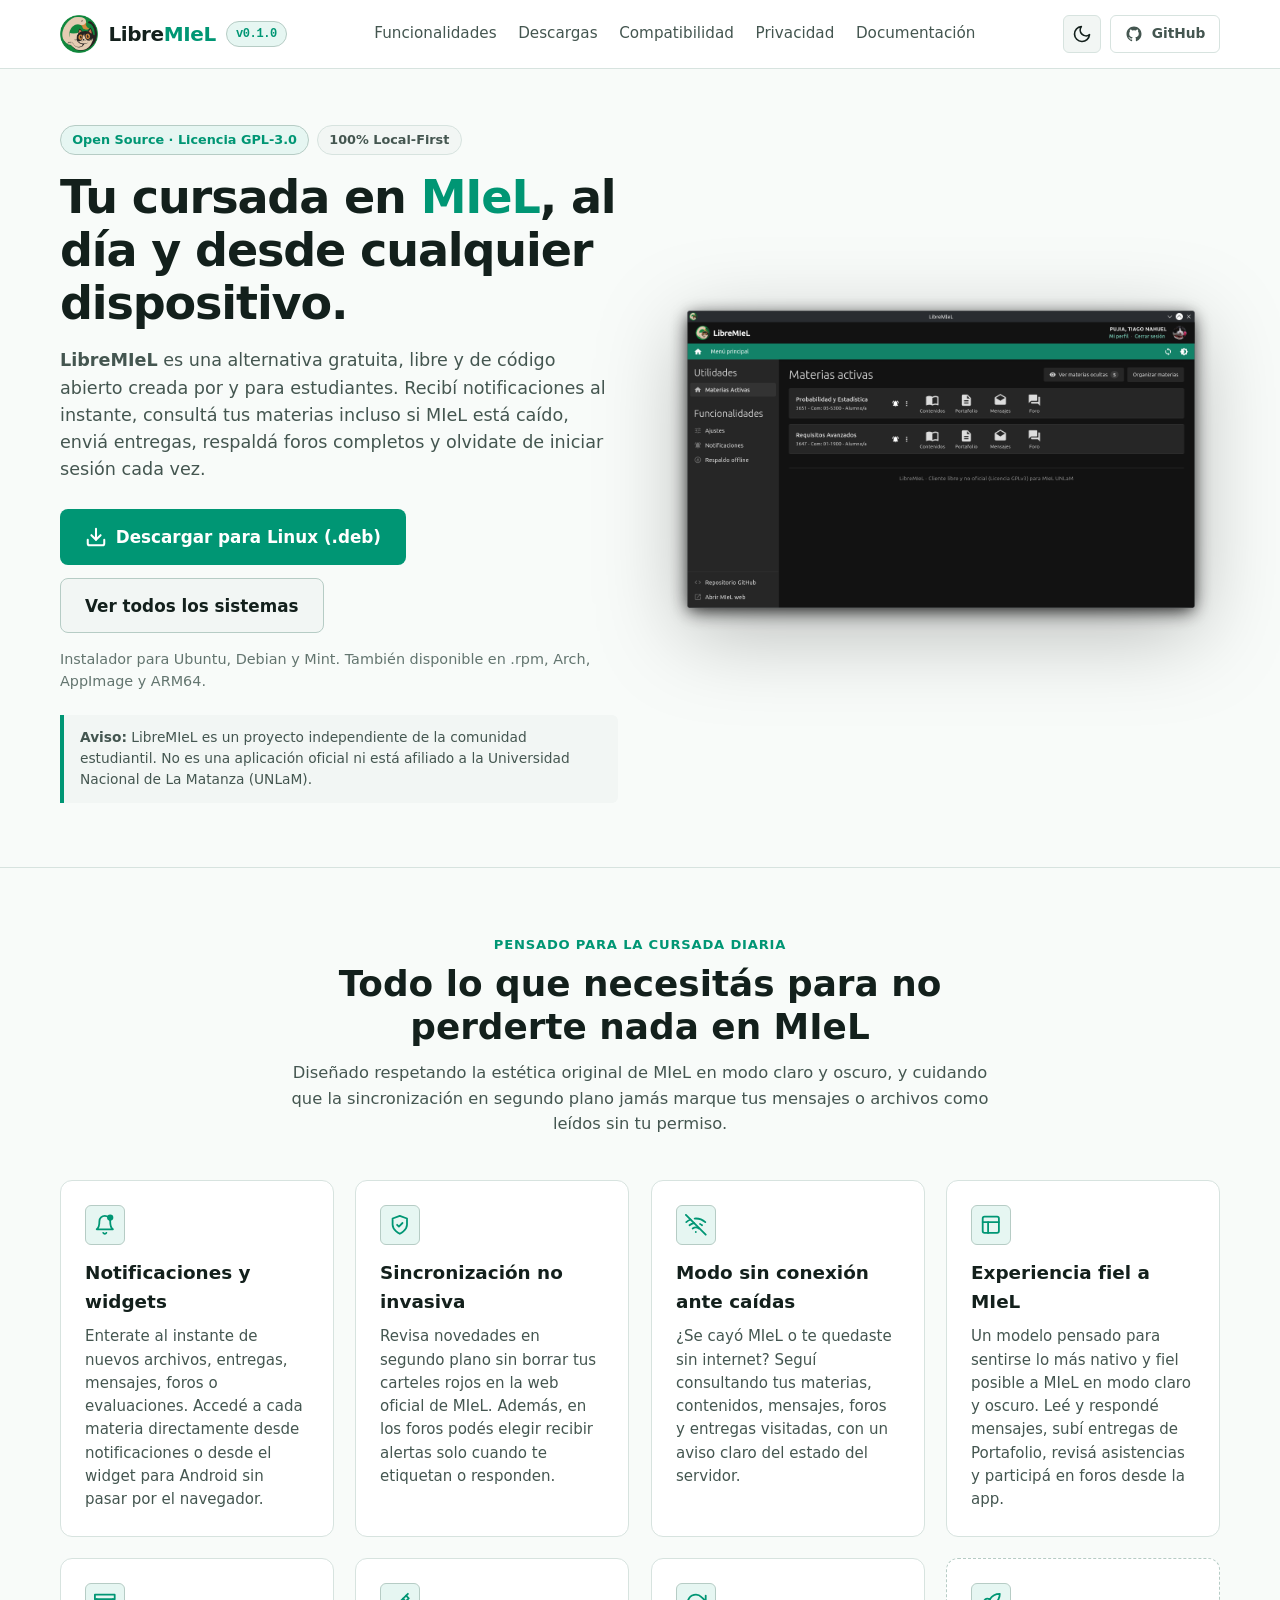
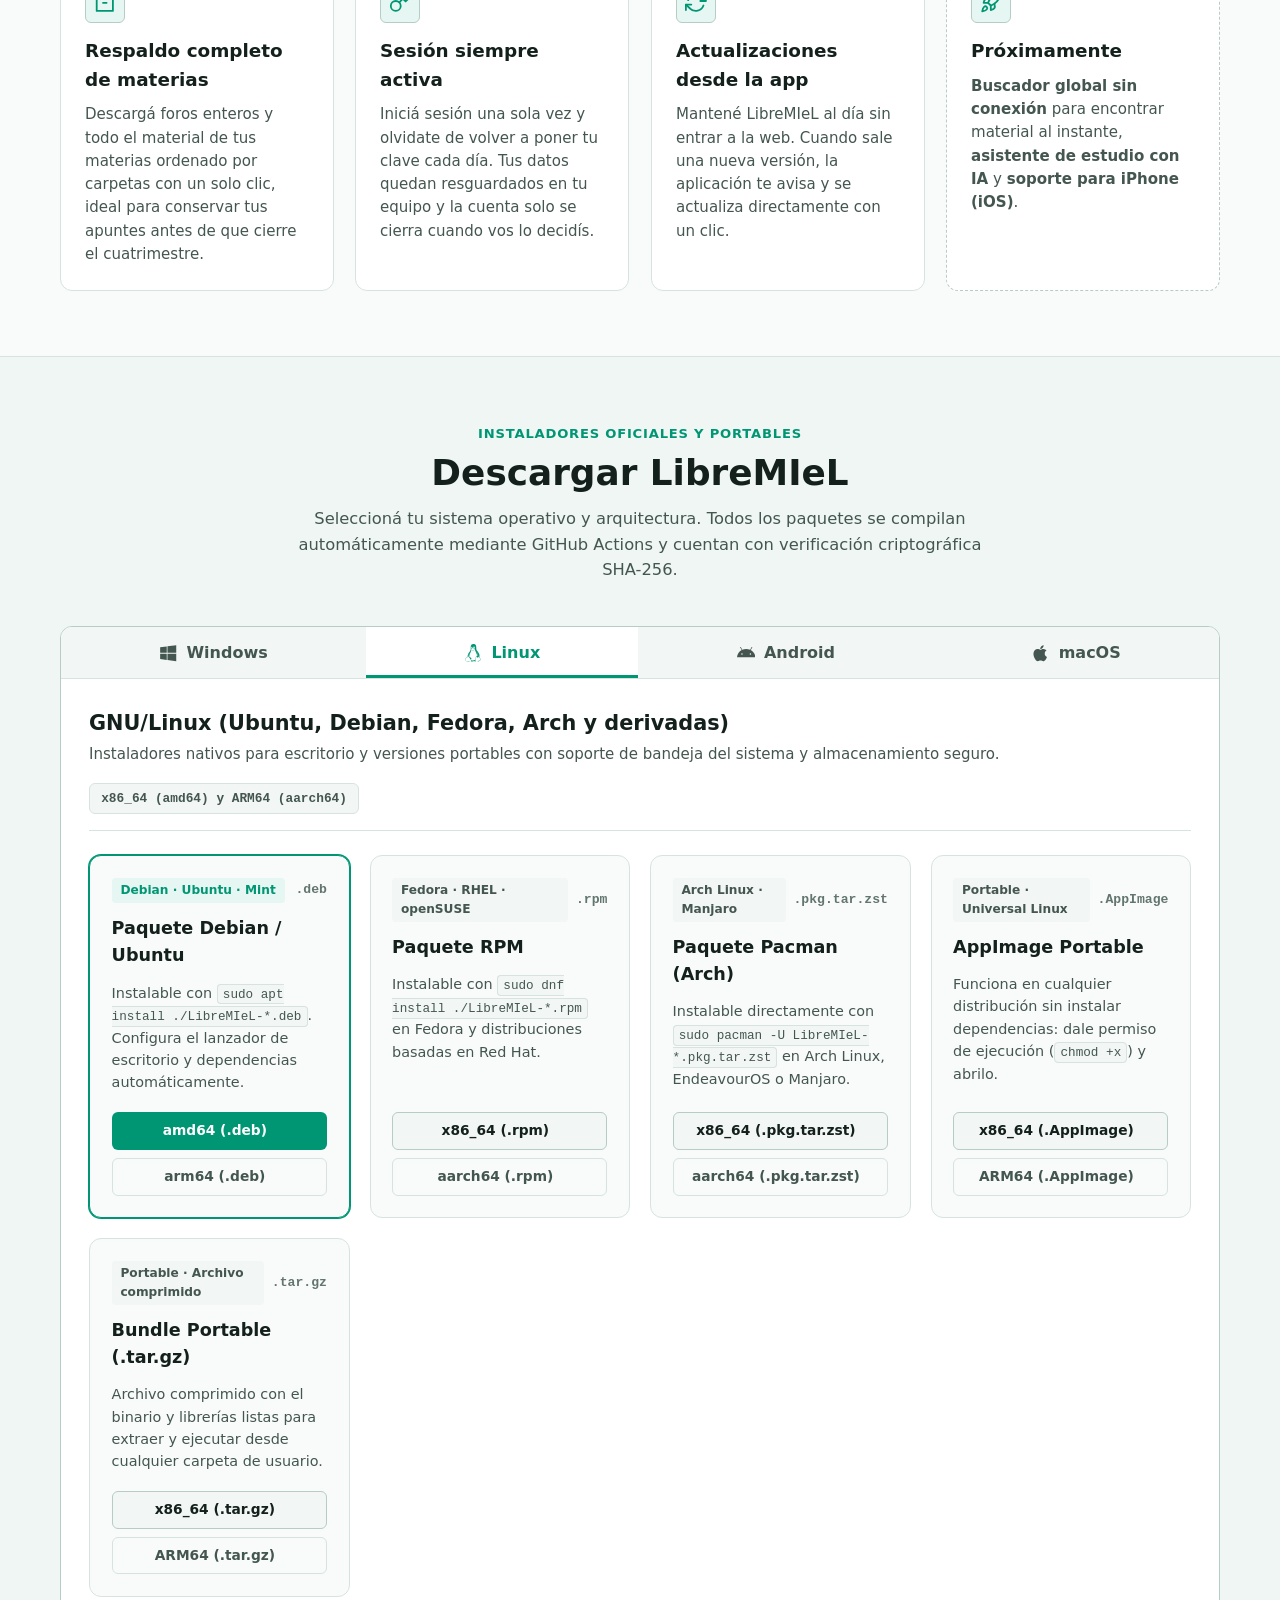
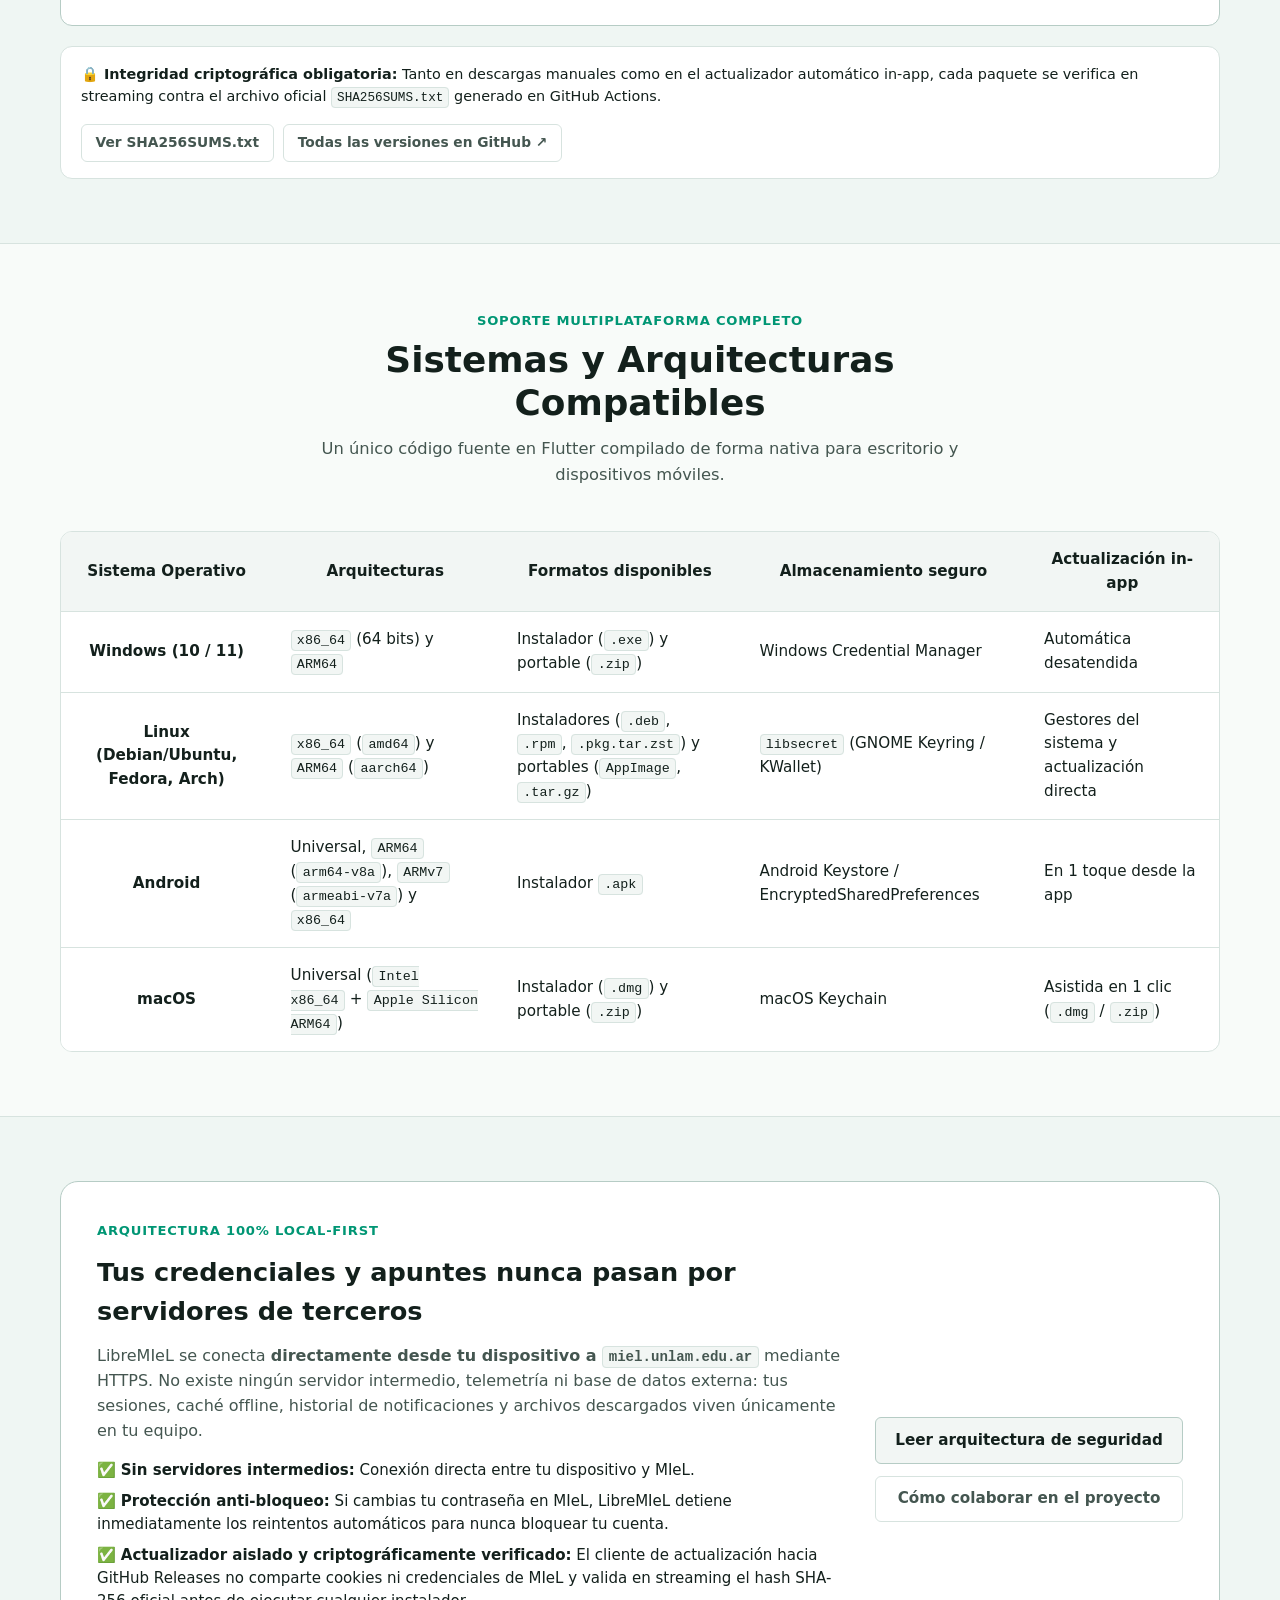
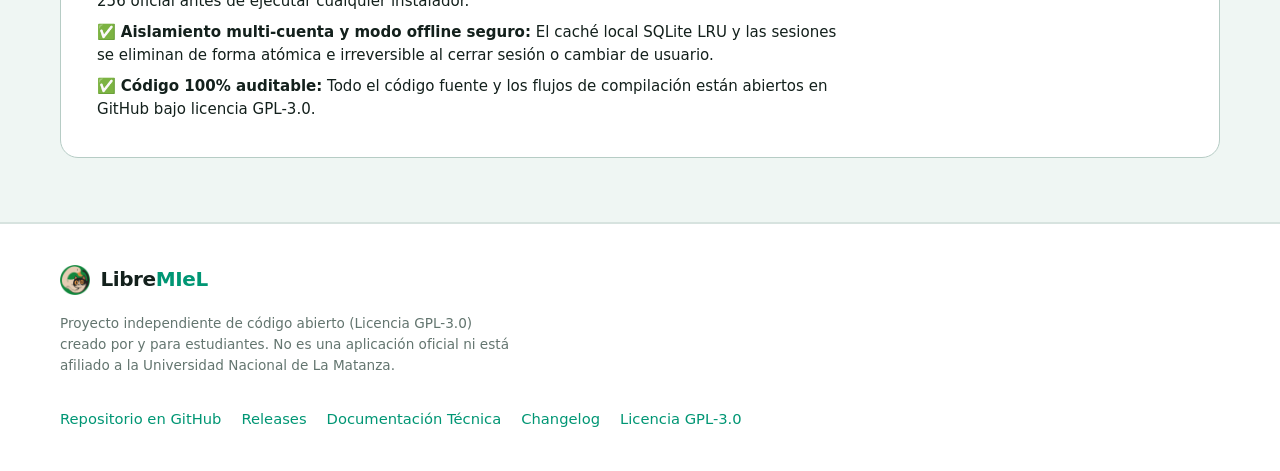
==== commit 3274ff24: "feat(web): actualizar landing con ejecutables Windows ARM, widgets, íconos SVG y soporte iPhone - El" ====
--- a/packaging/web/index.html
+++ b/packaging/web/index.html
@@ -137,15 +137,26 @@
 
         <div class="features-grid">
           <article class="feature-card">
-            <div class="feature-icon" aria-hidden="true">🔔</div>
-            <h3>Notificaciones con acceso directo</h3>
-            <p>
-              Enterate al instante de nuevos archivos, entregas, mensajes, foros o evaluaciones. Al tocar una notificación, abrís directamente esa materia dentro de la app sin pasar por el navegador.
+            <div class="feature-icon" aria-hidden="true">
+              <svg viewBox="0 0 24 24" width="22" height="22" aria-hidden="true" fill="none" stroke="currentColor" stroke-width="2" stroke-linecap="round" stroke-linejoin="round">
+                <path d="M18 8A6 6 0 0 0 6 8c0 7-3 9-3 9h18s-3-2-3-9"></path>
+                <path d="M13.73 21a2 2 0 0 1-3.46 0"></path>
+                <circle cx="18" cy="4" r="2.5" fill="currentColor"></circle>
+              </svg>
+            </div>
+            <h3>Notificaciones y widgets</h3>
+            <p>
+              Enterate al instante de nuevos archivos, entregas, mensajes, foros o evaluaciones. Accedé a cada materia directamente desde notificaciones o desde el widget para Android sin pasar por el navegador.
             </p>
           </article>
 
           <article class="feature-card">
-            <div class="feature-icon" aria-hidden="true">🛡️</div>
+            <div class="feature-icon" aria-hidden="true">
+              <svg viewBox="0 0 24 24" width="22" height="22" aria-hidden="true" fill="none" stroke="currentColor" stroke-width="2" stroke-linecap="round" stroke-linejoin="round">
+                <path d="M12 22s8-4 8-10V5l-8-3-8 3v7c0 6 8 10 8 10z"></path>
+                <polyline points="9 12 11 14 15 10"></polyline>
+              </svg>
+            </div>
             <h3>Sincronización no invasiva</h3>
             <p>
               Revisa novedades en segundo plano sin borrar tus carteles rojos en la web oficial de MIeL. Además, en los foros podés elegir recibir alertas solo cuando te etiquetan o responden.
@@ -153,7 +164,17 @@
           </article>
 
           <article class="feature-card">
-            <div class="feature-icon" aria-hidden="true">📶</div>
+            <div class="feature-icon" aria-hidden="true">
+              <svg viewBox="0 0 24 24" width="22" height="22" aria-hidden="true" fill="none" stroke="currentColor" stroke-width="2" stroke-linecap="round" stroke-linejoin="round">
+                <line x1="1" y1="1" x2="23" y2="23"></line>
+                <path d="M16.72 11.06A10.94 10.94 0 0 1 19 12.55"></path>
+                <path d="M5 12.55a10.94 10.94 0 0 1 5.17-2.39"></path>
+                <path d="M10.71 5.05A16 16 0 0 1 22.58 9"></path>
+                <path d="M1.42 9a15.91 15.91 0 0 1 4.7-2.88"></path>
+                <path d="M8.53 16.11a6 6 0 0 1 6.95 0"></path>
+                <line x1="12" y1="20" x2="12.01" y2="20"></line>
+              </svg>
+            </div>
             <h3>Modo sin conexión ante caídas</h3>
             <p>
               ¿Se cayó MIeL o te quedaste sin internet? Seguí consultando tus materias, contenidos, mensajes, foros y entregas visitadas, con un aviso claro del estado del servidor.
@@ -161,7 +182,13 @@
           </article>
 
           <article class="feature-card">
-            <div class="feature-icon" aria-hidden="true">✨</div>
+            <div class="feature-icon" aria-hidden="true">
+              <svg viewBox="0 0 24 24" width="22" height="22" aria-hidden="true" fill="none" stroke="currentColor" stroke-width="2" stroke-linecap="round" stroke-linejoin="round">
+                <rect x="3" y="3" width="18" height="18" rx="2" ry="2"></rect>
+                <line x1="3" y1="9" x2="21" y2="9"></line>
+                <line x1="9" y1="21" x2="9" y2="9"></line>
+              </svg>
+            </div>
             <h3>Experiencia fiel a MIeL</h3>
             <p>
               Un modelo pensado para sentirse lo más nativo y fiel posible a MIeL en modo claro y oscuro. Leé y respondé mensajes, subí entregas de Portafolio, revisá asistencias y participá en foros desde la app.
@@ -169,7 +196,13 @@
           </article>
 
           <article class="feature-card">
-            <div class="feature-icon" aria-hidden="true">📦</div>
+            <div class="feature-icon" aria-hidden="true">
+              <svg viewBox="0 0 24 24" width="22" height="22" aria-hidden="true" fill="none" stroke="currentColor" stroke-width="2" stroke-linecap="round" stroke-linejoin="round">
+                <polyline points="21 8 21 21 3 21 3 8"></polyline>
+                <rect x="1" y="3" width="22" height="5"></rect>
+                <line x1="10" y1="12" x2="14" y2="12"></line>
+              </svg>
+            </div>
             <h3>Respaldo completo de materias</h3>
             <p>
               Descargá foros enteros y todo el material de tus materias ordenado por carpetas con un solo clic, ideal para conservar tus apuntes antes de que cierre el cuatrimestre.
@@ -177,7 +210,13 @@
           </article>
 
           <article class="feature-card">
-            <div class="feature-icon" aria-hidden="true">🔑</div>
+            <div class="feature-icon" aria-hidden="true">
+              <svg viewBox="0 0 24 24" width="22" height="22" aria-hidden="true" fill="none" stroke="currentColor" stroke-width="2" stroke-linecap="round" stroke-linejoin="round">
+                <circle cx="7.5" cy="15.5" r="5.5"></circle>
+                <path d="m21 2-9.6 9.6"></path>
+                <path d="m15.5 7.5 3 3L22 7l-3-3"></path>
+              </svg>
+            </div>
             <h3>Sesión siempre activa</h3>
             <p>
               Iniciá sesión una sola vez y olvidate de volver a poner tu clave cada día. Tus datos quedan resguardados en tu equipo y la cuenta solo se cierra cuando vos lo decidís.
@@ -185,7 +224,13 @@
           </article>
 
           <article class="feature-card">
-            <div class="feature-icon" aria-hidden="true">🔄</div>
+            <div class="feature-icon" aria-hidden="true">
+              <svg viewBox="0 0 24 24" width="22" height="22" aria-hidden="true" fill="none" stroke="currentColor" stroke-width="2" stroke-linecap="round" stroke-linejoin="round">
+                <polyline points="23 4 23 10 17 10"></polyline>
+                <polyline points="1 20 1 14 7 14"></polyline>
+                <path d="M3.51 9a9 9 0 0 1 14.85-3.36L23 10M1 14l4.64 4.36A9 9 0 0 0 20.49 15"></path>
+              </svg>
+            </div>
             <h3>Actualizaciones desde la app</h3>
             <p>
               Mantené LibreMIeL al día sin entrar a la web. Cuando sale una nueva versión, la aplicación te avisa y se actualiza directamente con un clic.
@@ -193,10 +238,17 @@
           </article>
 
           <article class="feature-card feature-card-upcoming">
-            <div class="feature-icon" aria-hidden="true">🚀</div>
+            <div class="feature-icon" aria-hidden="true">
+              <svg viewBox="0 0 24 24" width="22" height="22" aria-hidden="true" fill="none" stroke="currentColor" stroke-width="2" stroke-linecap="round" stroke-linejoin="round">
+                <path d="M4.5 16.5c-1.5 1.26-2 5-2 5s3.74-.5 5-2c.71-.84.7-2.13-.09-2.91a2.18 2.18 0 0 0-2.91-.09z"></path>
+                <path d="m12 15-3-3a22 22 0 0 1 2-3.95A12.88 12.88 0 0 1 22 2c0 2.72-.78 7.5-6 11a22.35 22.35 0 0 1-4 2z"></path>
+                <path d="M9 12H4s.55-3.03 2-4c1.62-1.08 5 0 5 0"></path>
+                <path d="M12 15v5s3.03-.55 4-2c1.08-1.62 0-5 0-5"></path>
+              </svg>
+            </div>
             <h3>Próximamente</h3>
             <p>
-              <strong>Buscador global sin conexión</strong> para encontrar al instante cualquier archivo, mensaje o respuesta docente en todas tus materias, y <strong>asistente de estudio con IA</strong> para resumir apuntes.
+              <strong>Buscador global sin conexión</strong> para encontrar material al instante, <strong>asistente de estudio con IA</strong> y <strong>soporte para iPhone (iOS)</strong>.
             </p>
           </article>
         </div>
@@ -251,22 +303,25 @@
                   <h3>Windows 10 y Windows 11</h3>
                   <p>Disponible como instalador asistente con inicio automático opcional, System Tray y actualización silenciosa desatendida.</p>
                 </div>
-                <span class="arch-badge">x86_64 (64 bits)</span>
+                <span class="arch-badge">x86_64 (64 bits) y ARM64</span>
               </div>
 
               <div class="download-cards-grid">
                 <article class="download-card download-card-recommended">
                   <div class="download-card-top">
-                    <span class="format-tag tag-recommended">Recomendado · Instalador</span>
+                    <span class="format-tag tag-recommended">Instalador</span>
                     <span class="file-ext">.exe</span>
                   </div>
-                  <h4>Instalador para Windows (x64)</h4>
+                  <h4>Instalador para Windows</h4>
                   <p>Configura accesos directos, ícono dinámico en la bandeja del sistema (System Tray con insignia de novedades), inicio automático y actualización silenciosa in-app.</p>
-                  <div class="download-card-footer">
-                    <code class="filename-code" data-filename-template="LibreMIeL-{ver}-windows-x64-setup.exe">LibreMIeL-windows-x64-setup.exe</code>
-                    <a href="https://github.com/Tiago-Pujia/LibreMIeL/releases/latest" class="btn btn-primary" data-asset-suffix="-windows-x64-setup.exe">
-                      <span>Descargar .exe</span>
+                  <div class="download-card-actions-multi">
+                    <a href="https://github.com/Tiago-Pujia/LibreMIeL/releases/latest" class="btn btn-primary btn-sm" data-asset-suffix="-windows-x64-setup.exe">
+                      <span>x86_64 (.exe)</span>
                       <span class="asset-size" data-size-for="-windows-x64-setup.exe"></span>
+                    </a>
+                    <a href="https://github.com/Tiago-Pujia/LibreMIeL/releases/latest" class="btn btn-outline btn-sm" data-asset-suffix="-windows-arm64-setup.exe">
+                      <span>ARM64 (.exe)</span>
+                      <span class="asset-size" data-size-for="-windows-arm64-setup.exe"></span>
                     </a>
                   </div>
                 </article>
@@ -276,13 +331,16 @@
                     <span class="format-tag">Portable · Sin instalación</span>
                     <span class="file-ext">.zip</span>
                   </div>
-                  <h4>Windows Portable (x64)</h4>
+                  <h4>Windows Portable</h4>
                   <p>Descomprimí la carpeta en cualquier ubicación o pendrive y ejecutá <code>libremiel.exe</code> sin permisos de administrador.</p>
-                  <div class="download-card-footer">
-                    <code class="filename-code" data-filename-template="LibreMIeL-{ver}-windows-x64-portable.zip">LibreMIeL-windows-x64-portable.zip</code>
-                    <a href="https://github.com/Tiago-Pujia/LibreMIeL/releases/latest" class="btn btn-secondary" data-asset-suffix="-windows-x64-portable.zip">
-                      <span>Descargar .zip</span>
+                  <div class="download-card-actions-multi">
+                    <a href="https://github.com/Tiago-Pujia/LibreMIeL/releases/latest" class="btn btn-secondary btn-sm" data-asset-suffix="-windows-x64-portable.zip">
+                      <span>x86_64 (.zip)</span>
                       <span class="asset-size" data-size-for="-windows-x64-portable.zip"></span>
+                    </a>
+                    <a href="https://github.com/Tiago-Pujia/LibreMIeL/releases/latest" class="btn btn-outline btn-sm" data-asset-suffix="-windows-arm64-portable.zip">
+                      <span>ARM64 (.zip)</span>
+                      <span class="asset-size" data-size-for="-windows-arm64-portable.zip"></span>
                     </a>
                   </div>
                 </article>
@@ -304,7 +362,7 @@
               <div class="download-cards-grid download-cards-grid-3">
                 <article class="download-card download-card-recommended">
                   <div class="download-card-top">
-                    <span class="format-tag tag-recommended">Recomendado · Debian · Ubuntu · Mint</span>
+                    <span class="format-tag tag-recommended">Debian · Ubuntu · Mint</span>
                     <span class="file-ext">.deb</span>
                   </div>
                   <h4>Paquete Debian / Ubuntu</h4>
@@ -422,7 +480,7 @@
               <div class="download-cards-grid">
                 <article class="download-card download-card-recommended">
                   <div class="download-card-top">
-                    <span class="format-tag tag-recommended">Recomendado · Más liviano</span>
+                    <span class="format-tag tag-recommended">Más liviano</span>
                     <span class="file-ext">.apk</span>
                   </div>
                   <h4>Android ARM64 (<code>arm64-v8a</code>)</h4>
@@ -481,7 +539,7 @@
               <div class="download-cards-grid">
                 <article class="download-card download-card-recommended">
                   <div class="download-card-top">
-                    <span class="format-tag tag-recommended">Recomendado · Imagen de disco</span>
+                    <span class="format-tag tag-recommended">Imagen de disco</span>
                     <span class="file-ext">.dmg</span>
                   </div>
                   <h4>Instalador macOS Universal (.dmg)</h4>
--- a/packaging/web/styles.css
+++ b/packaging/web/styles.css
@@ -594,9 +594,22 @@
 }
 
 .feature-icon {
-  font-size: 1.75rem;
-  line-height: 1;
-  margin-block-end: 0.25rem;
+  display: inline-flex;
+  align-items: center;
+  justify-content: center;
+  inline-size: 2.5rem;
+  block-size: 2.5rem;
+  border-radius: var(--radius-sm);
+  background-color: var(--color-primary-surface);
+  color: var(--color-primary);
+  border: 1px solid var(--color-border-strong);
+  margin-block-end: 0.35rem;
+  flex-shrink: 0;
+}
+
+.feature-icon svg {
+  inline-size: 1.35rem;
+  block-size: 1.35rem;
 }
 
 .feature-card h3 {
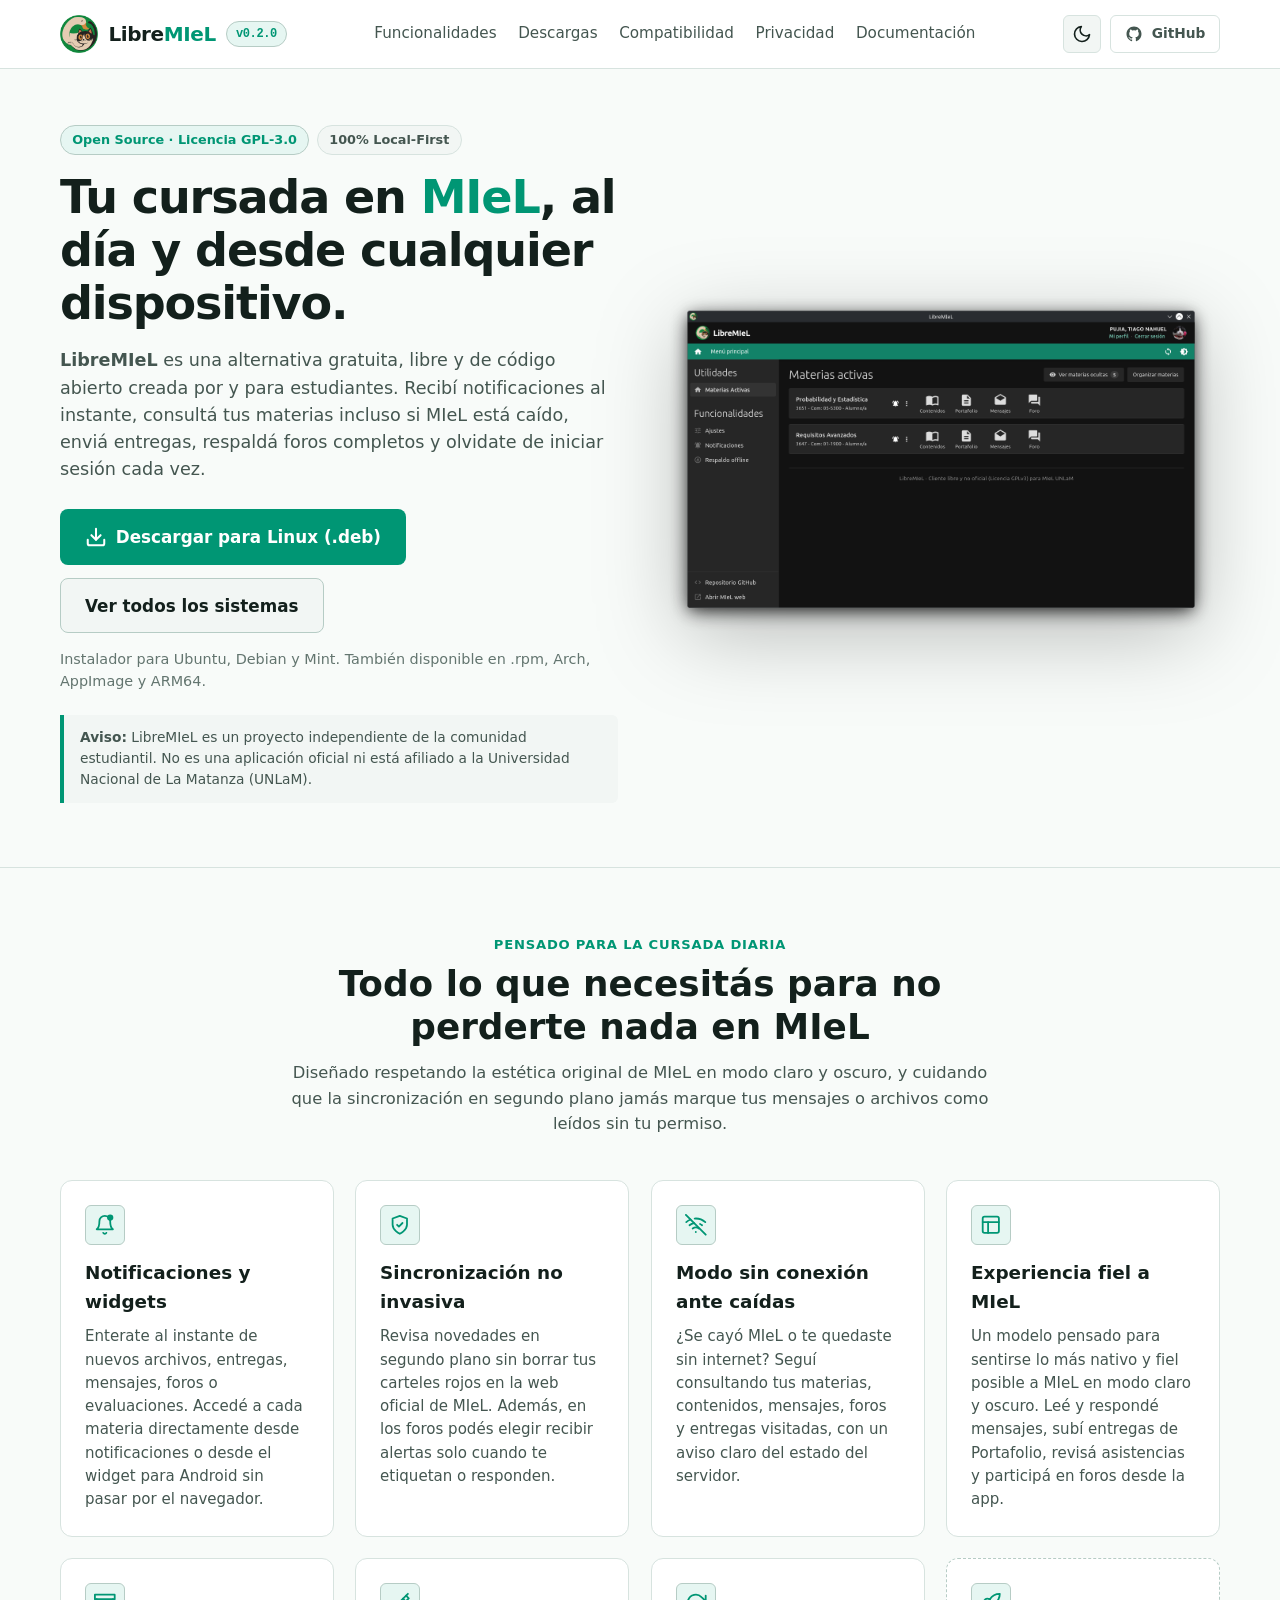
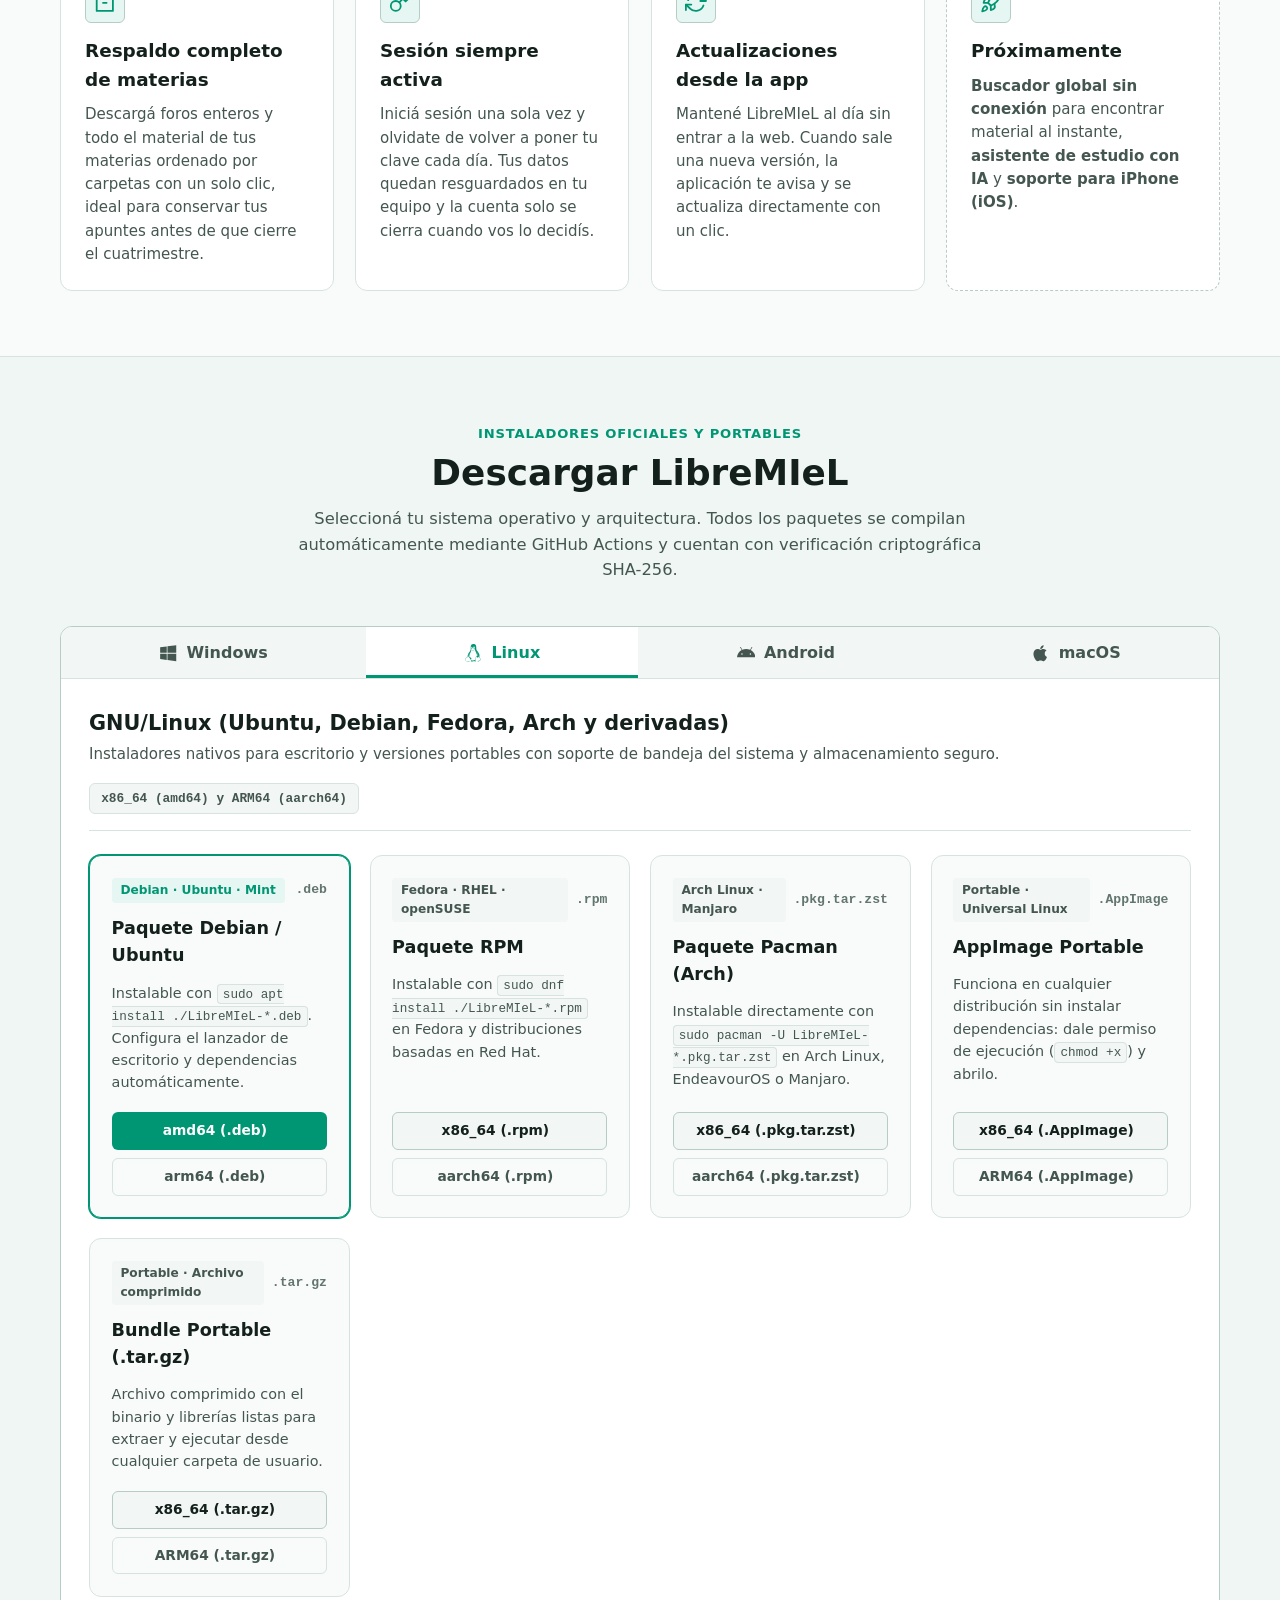
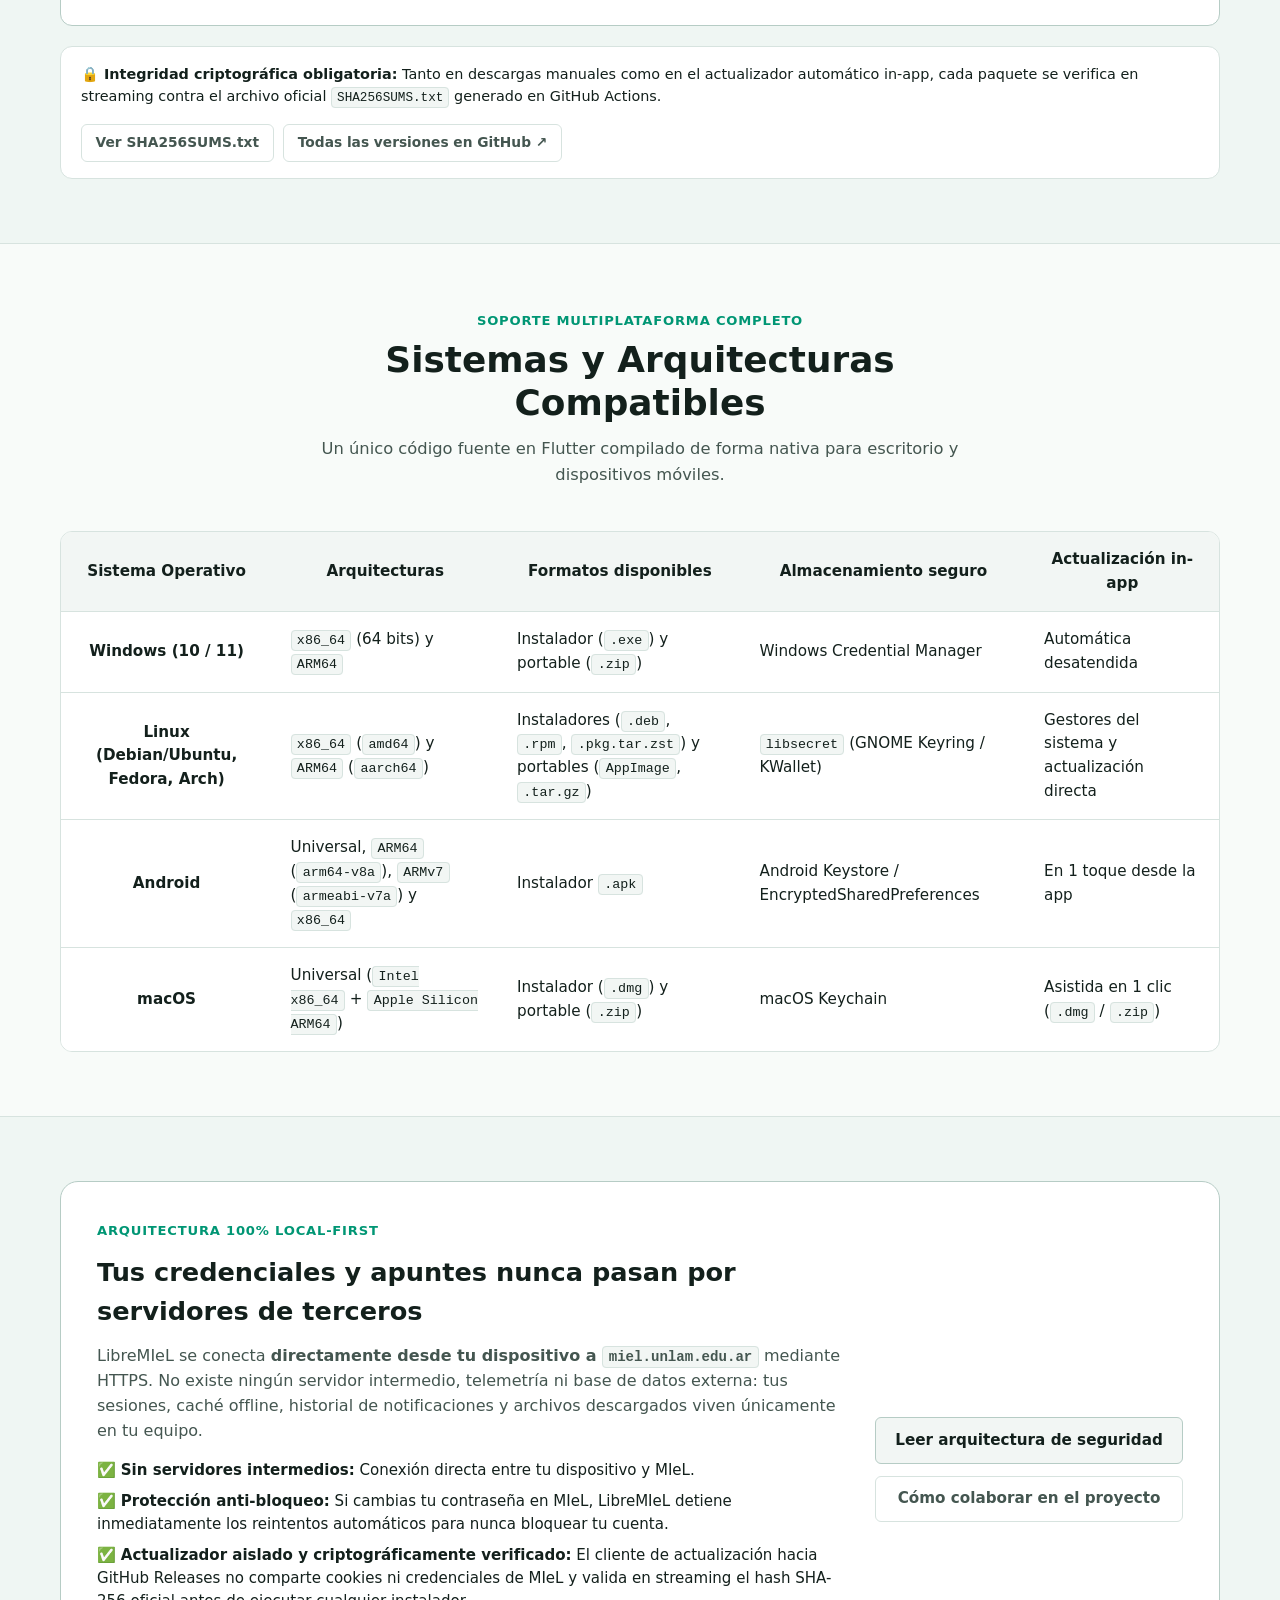
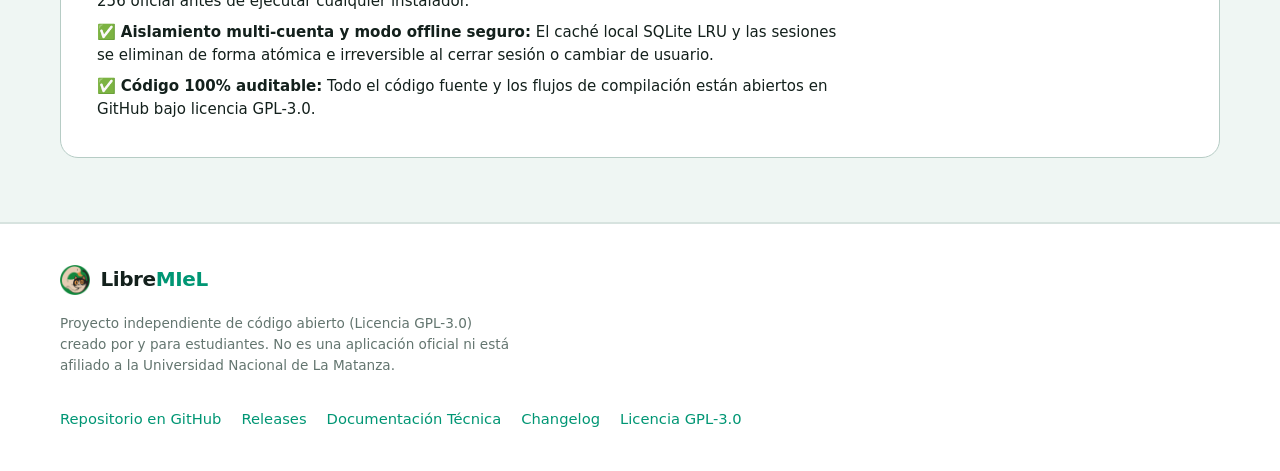
==== commit 67dd63be: "chore(release): bump version to v0.2.0" ====
--- a/packaging/web/index.html
+++ b/packaging/web/index.html
@@ -32,7 +32,7 @@
       <a href="#" class="brand-mark" aria-label="LibreMIeL — Inicio">
         <img src="assets/libremiel.png" alt="" width="38" height="38" class="brand-logo">
         <span class="brand-name">Libre<span class="brand-highlight">MIeL</span></span>
-        <span class="version-pill" id="header-version-pill" title="Versión actual del proyecto">v0.1.0</span>
+        <span class="version-pill" id="header-version-pill" title="Versión actual del proyecto">v0.2.0</span>
       </a>
 
       <nav class="site-nav" aria-label="Navegación principal">
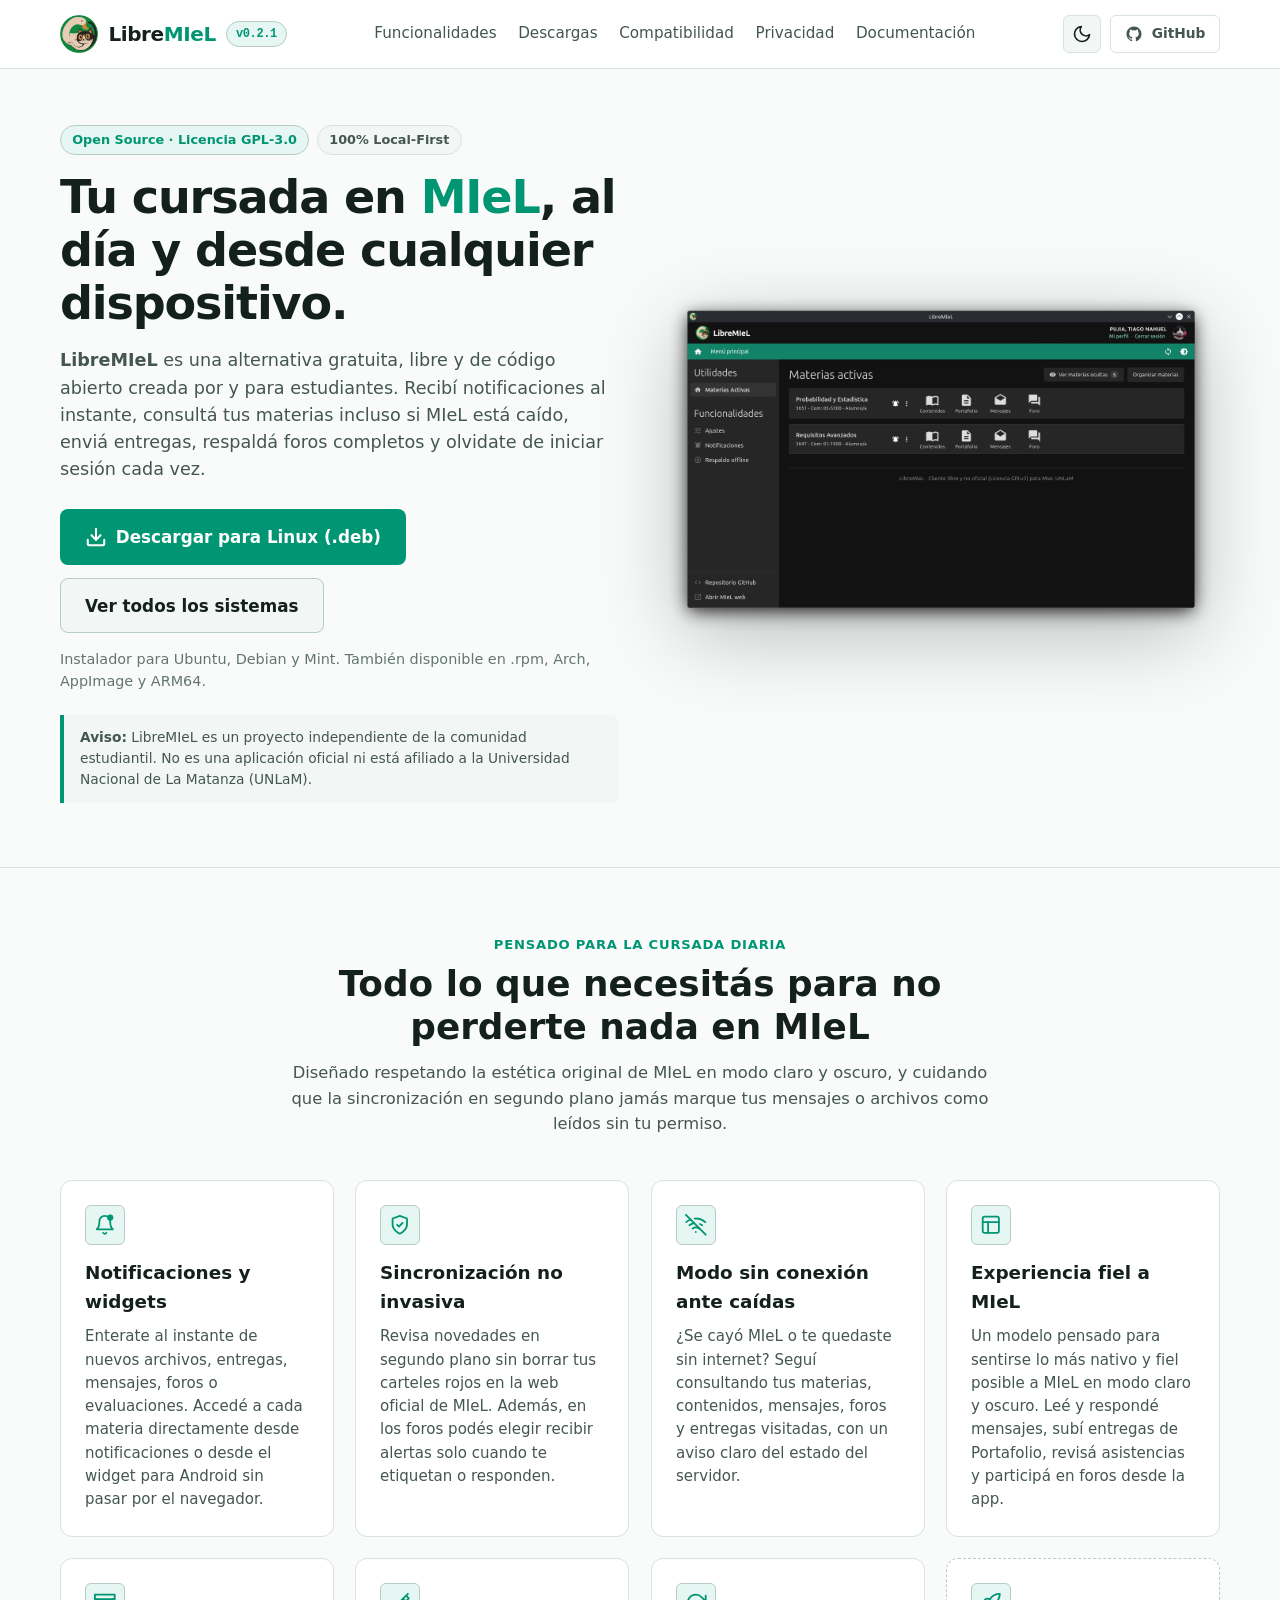
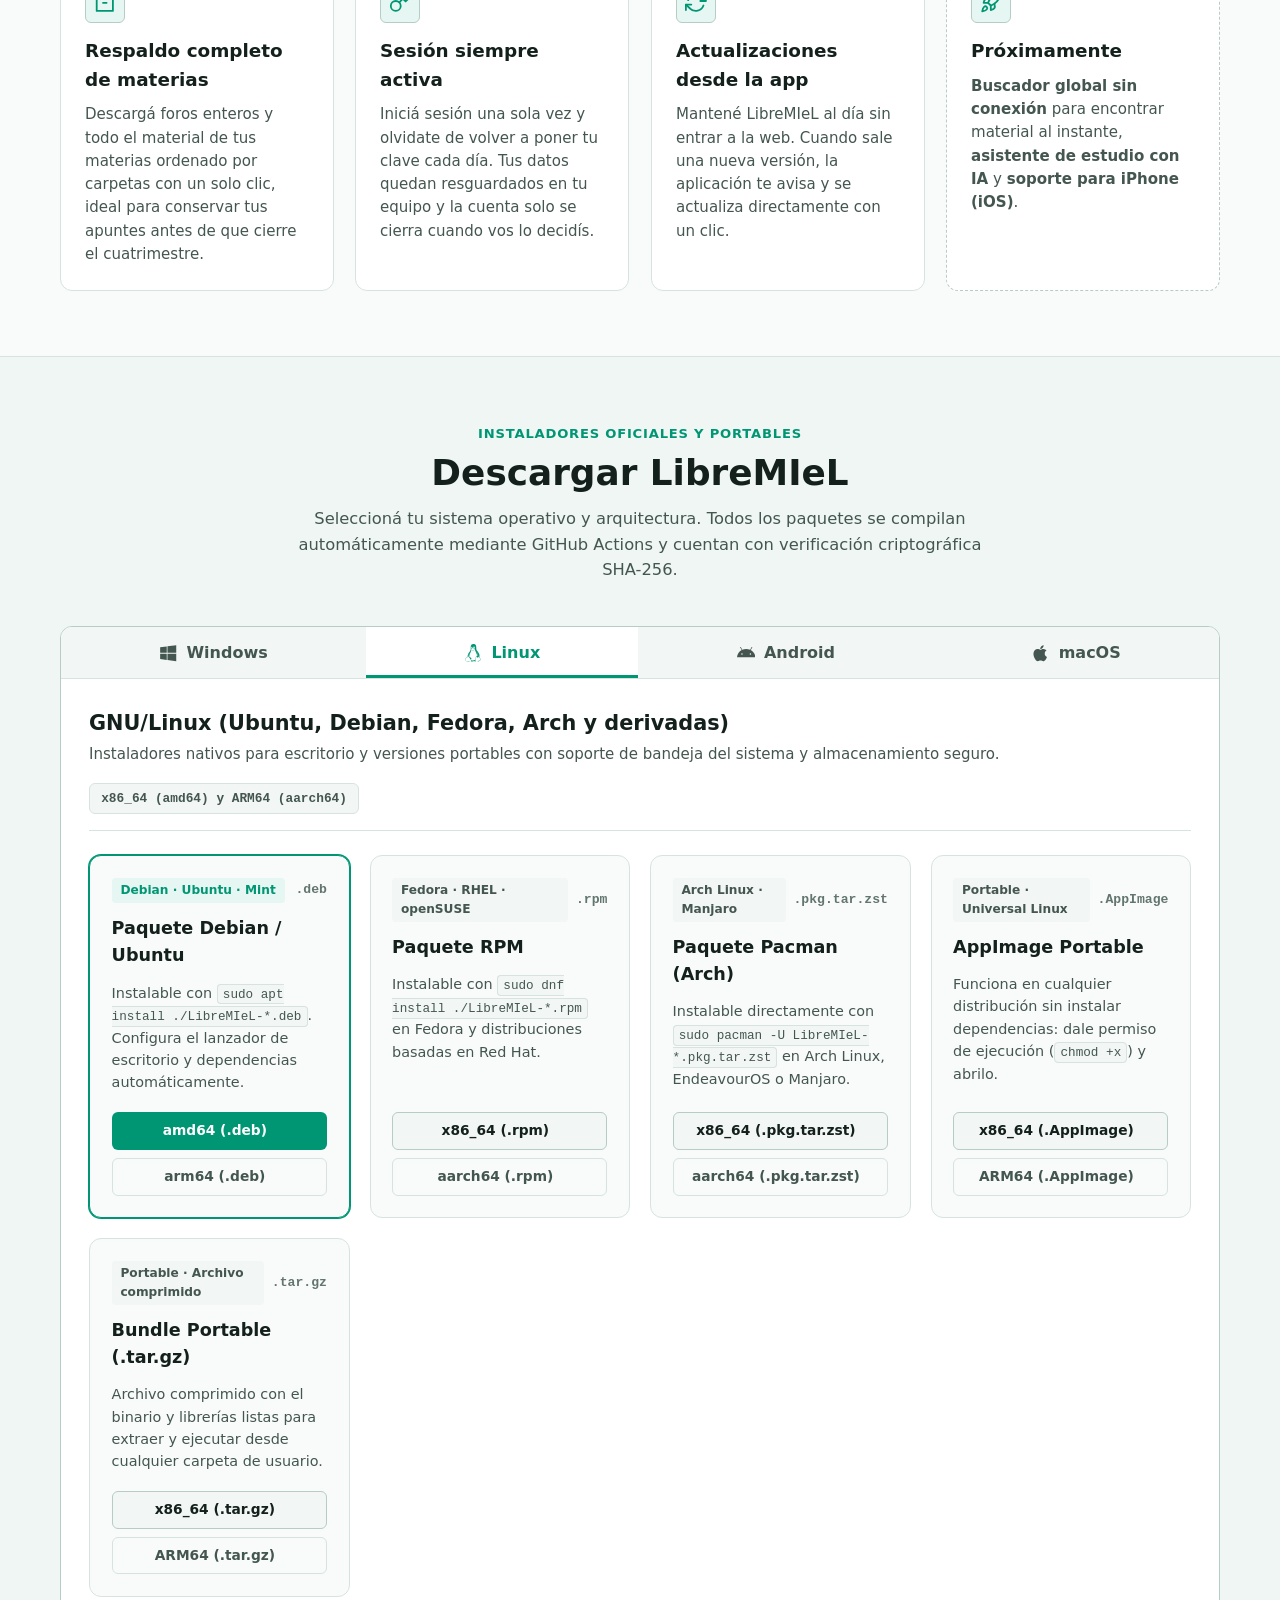
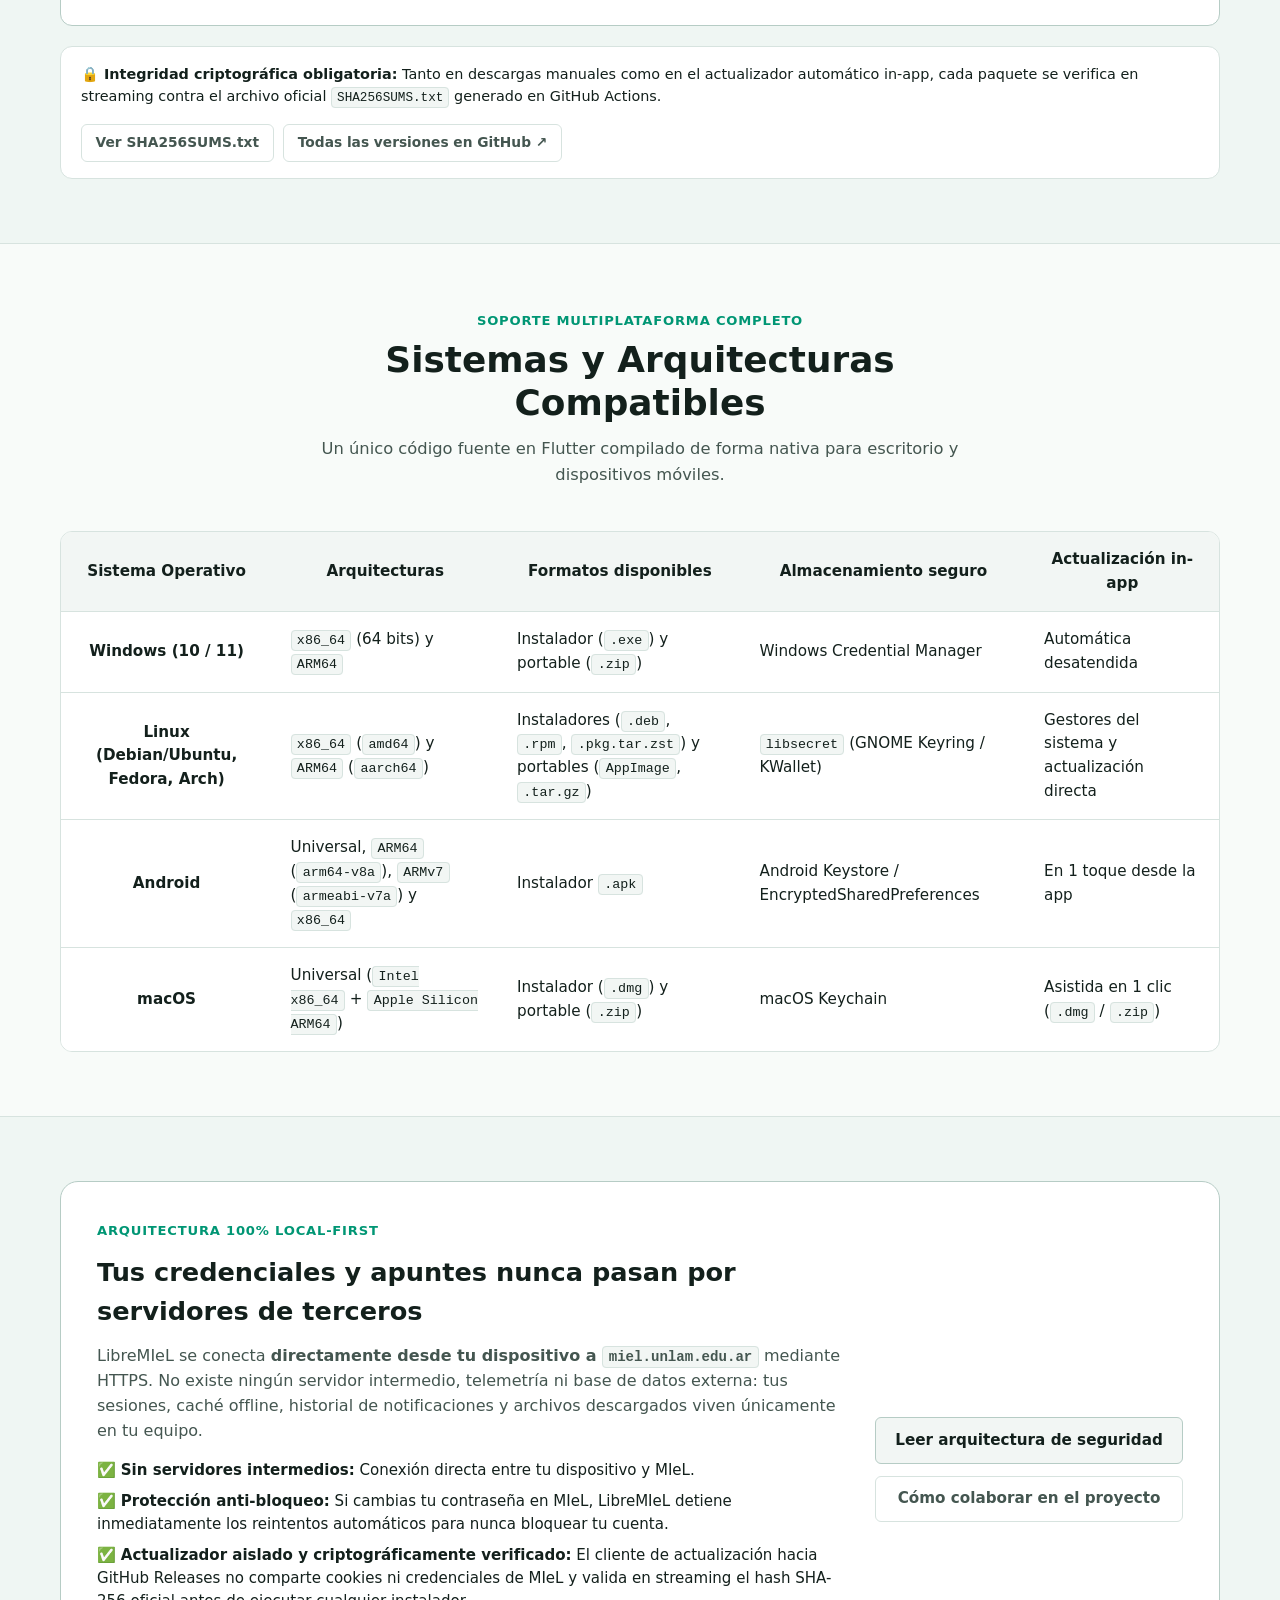
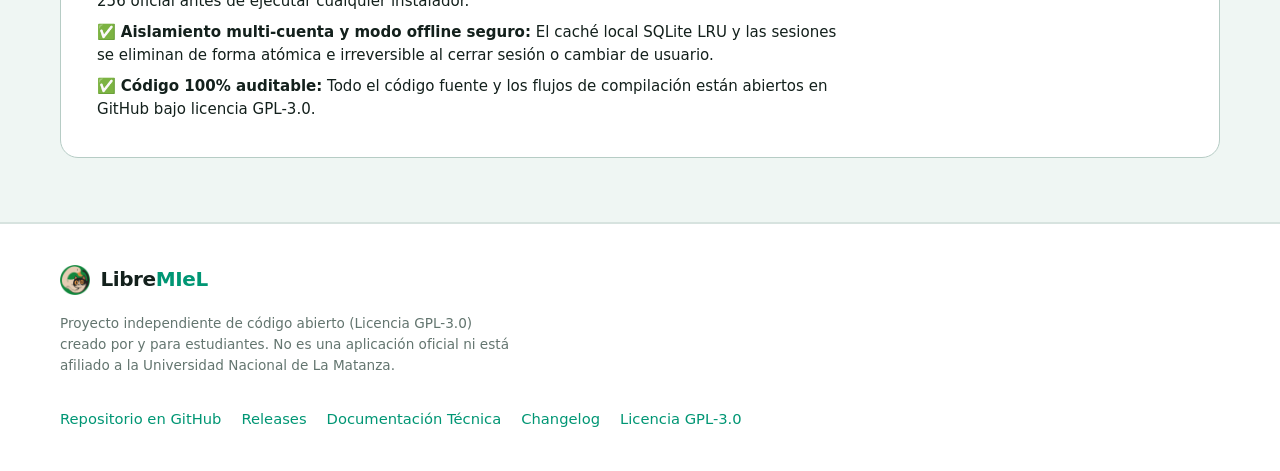
==== commit 3cee2f53: "feat(navigation): implementar navegación tipo navegador web (Fase 12) y bump v0.2.1" ====
--- a/packaging/web/index.html
+++ b/packaging/web/index.html
@@ -32,7 +32,7 @@
       <a href="#" class="brand-mark" aria-label="LibreMIeL — Inicio">
         <img src="assets/libremiel.png" alt="" width="38" height="38" class="brand-logo">
         <span class="brand-name">Libre<span class="brand-highlight">MIeL</span></span>
-        <span class="version-pill" id="header-version-pill" title="Versión actual del proyecto">v0.2.0</span>
+        <span class="version-pill" id="header-version-pill" title="Versión actual del proyecto">v0.2.1</span>
       </a>
 
       <nav class="site-nav" aria-label="Navegación principal">
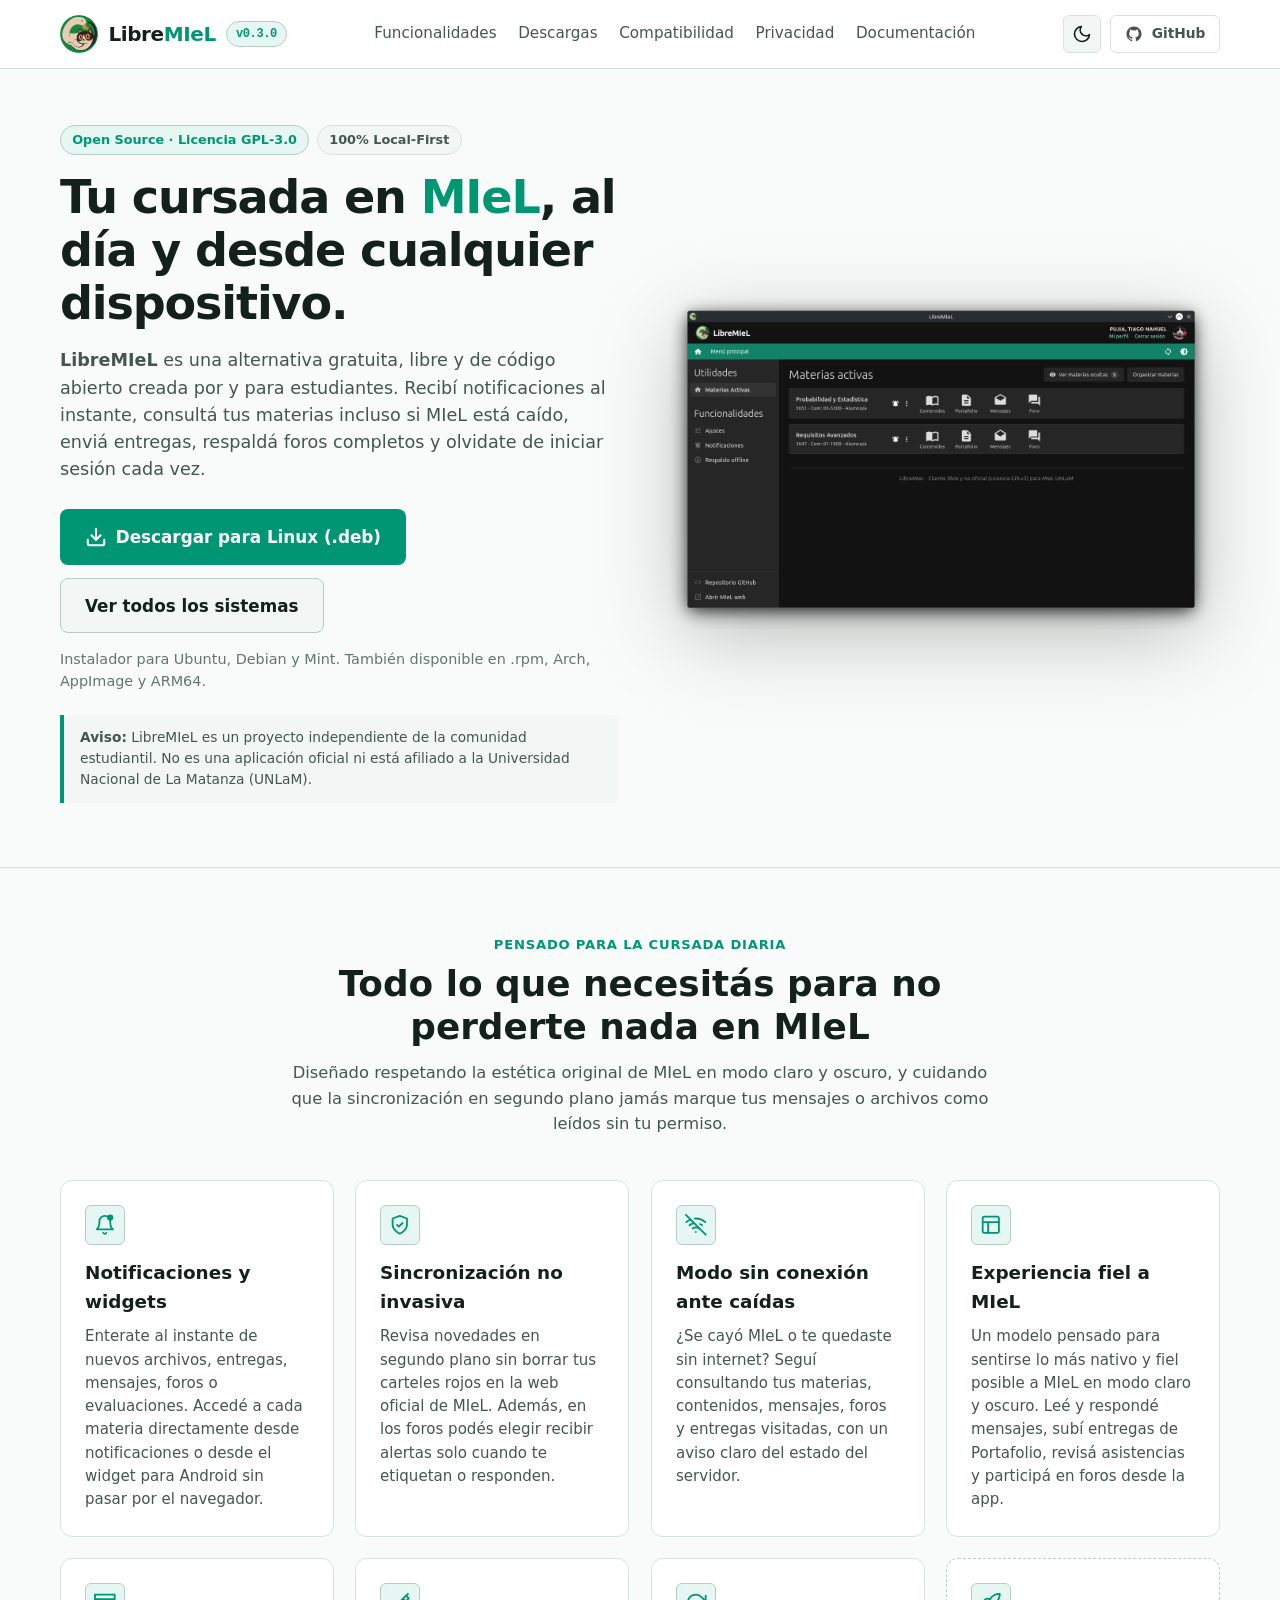
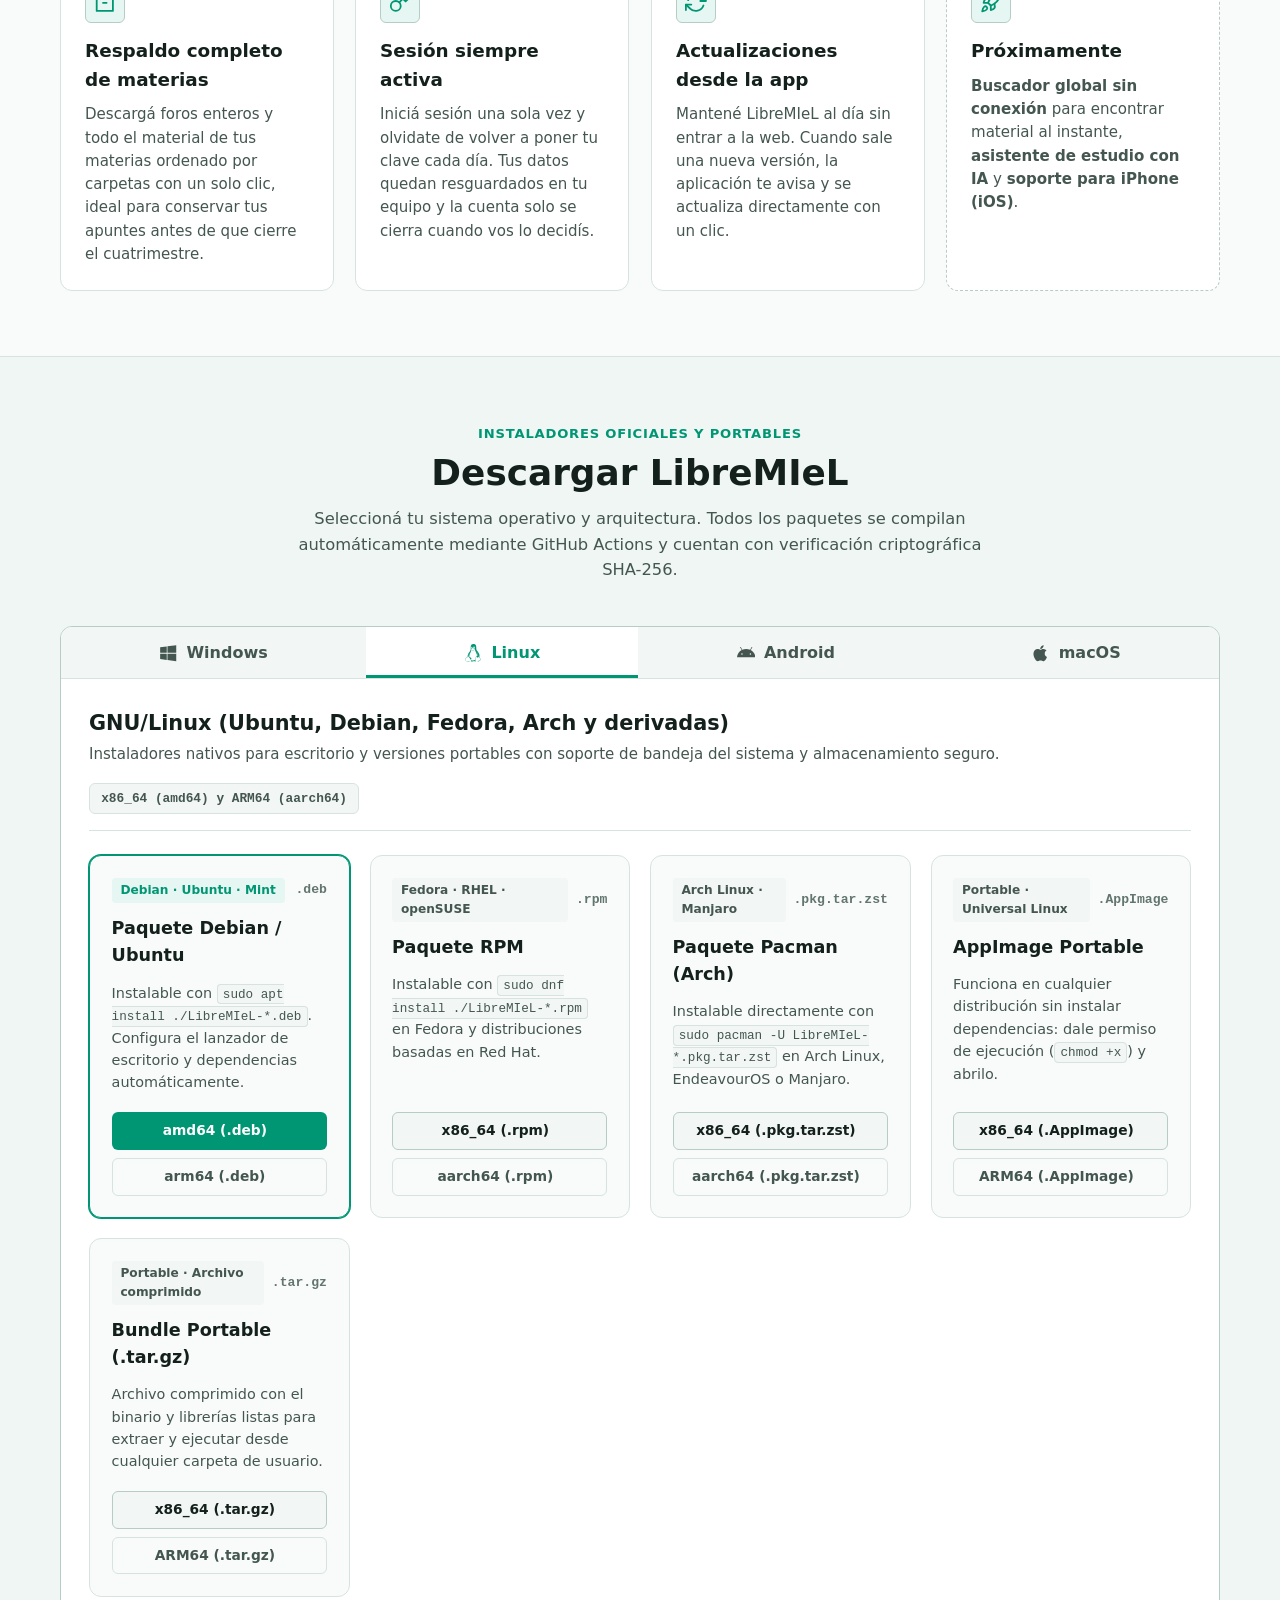
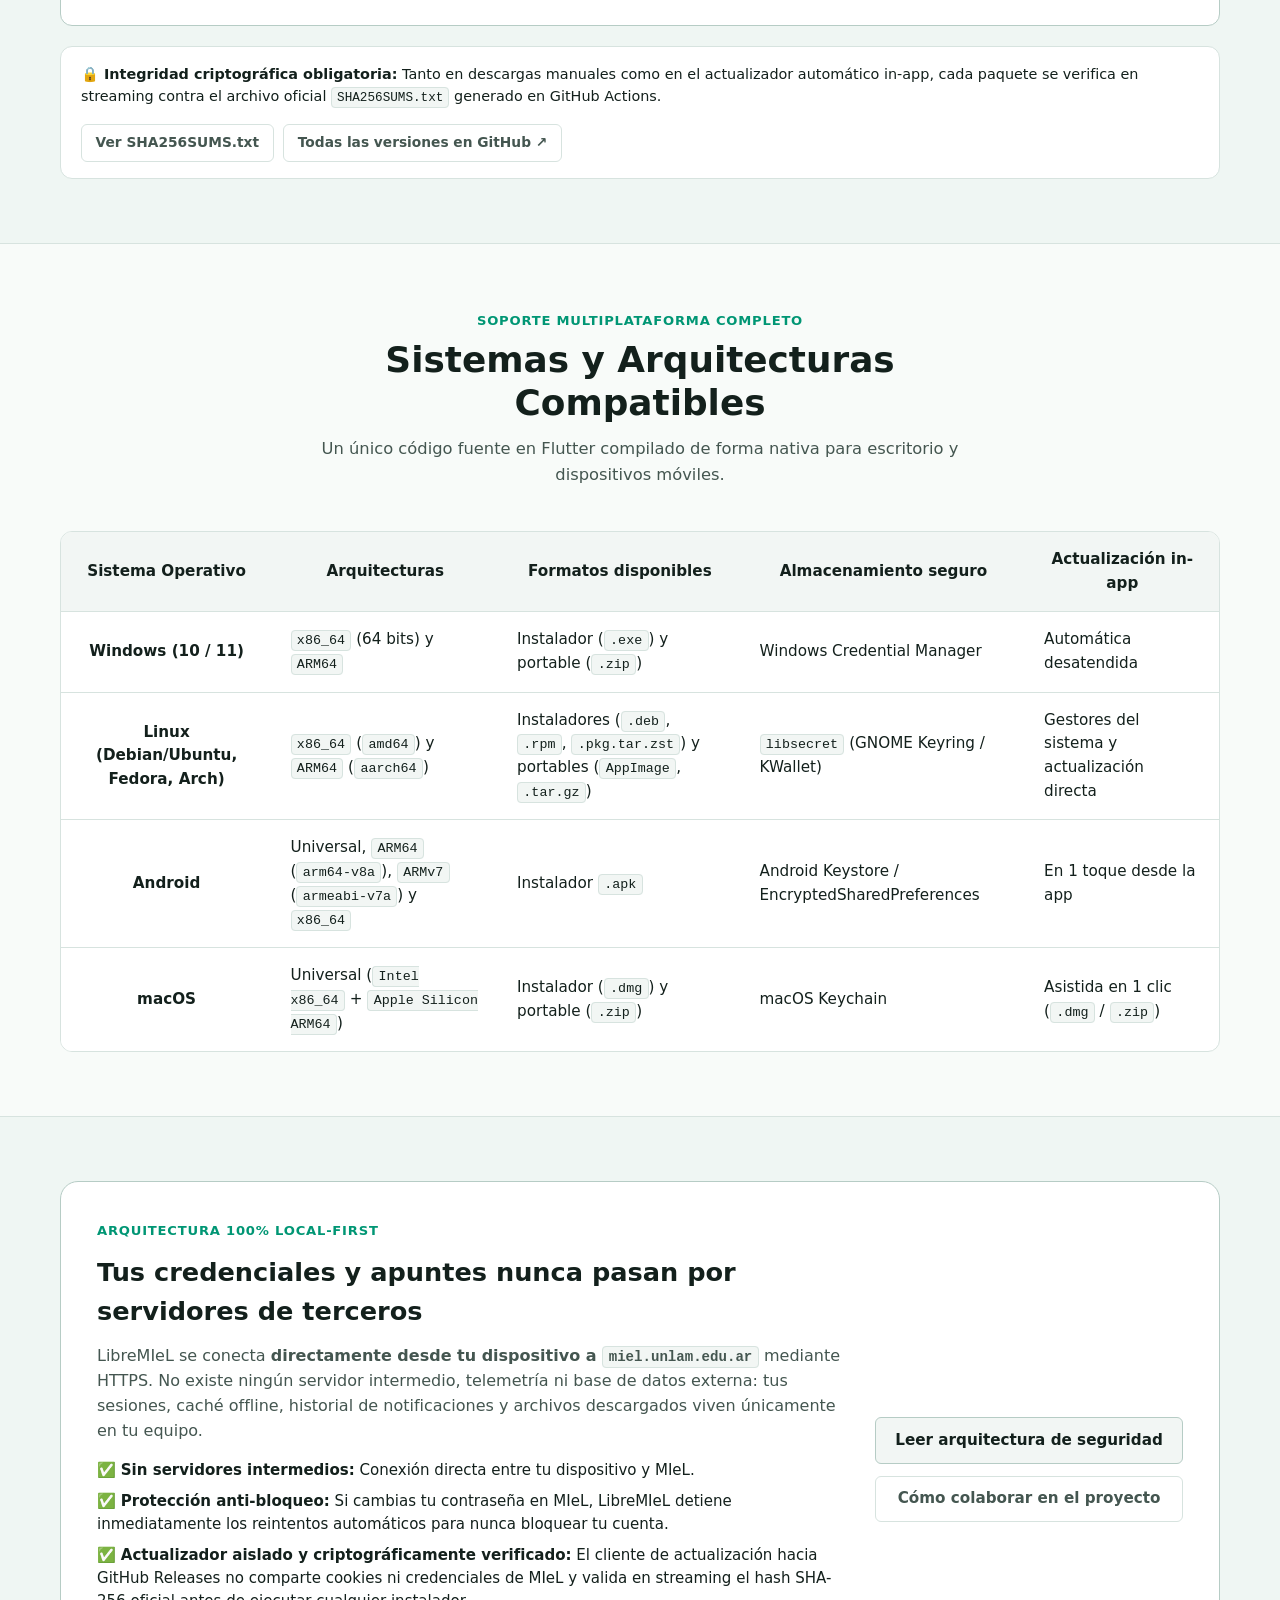
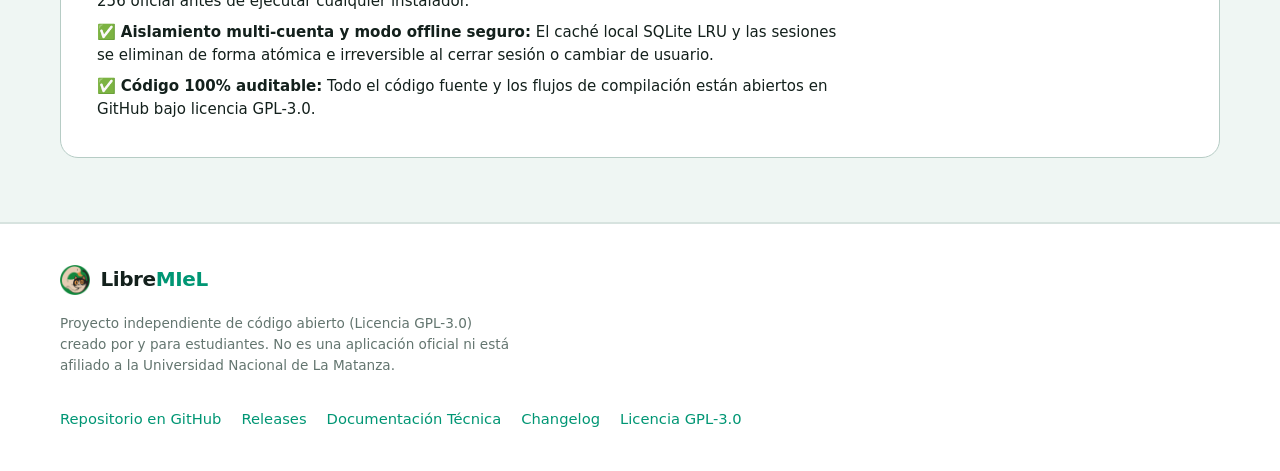
==== commit 03ccb9a9: "chore(release): preparar v0.3.0" ====
--- a/packaging/web/index.html
+++ b/packaging/web/index.html
@@ -32,7 +32,7 @@
       <a href="#" class="brand-mark" aria-label="LibreMIeL — Inicio">
         <img src="assets/libremiel.png" alt="" width="38" height="38" class="brand-logo">
         <span class="brand-name">Libre<span class="brand-highlight">MIeL</span></span>
-        <span class="version-pill" id="header-version-pill" title="Versión actual del proyecto">v0.2.1</span>
+        <span class="version-pill" id="header-version-pill" title="Versión actual del proyecto">v0.3.0</span>
       </a>
 
       <nav class="site-nav" aria-label="Navegación principal">
